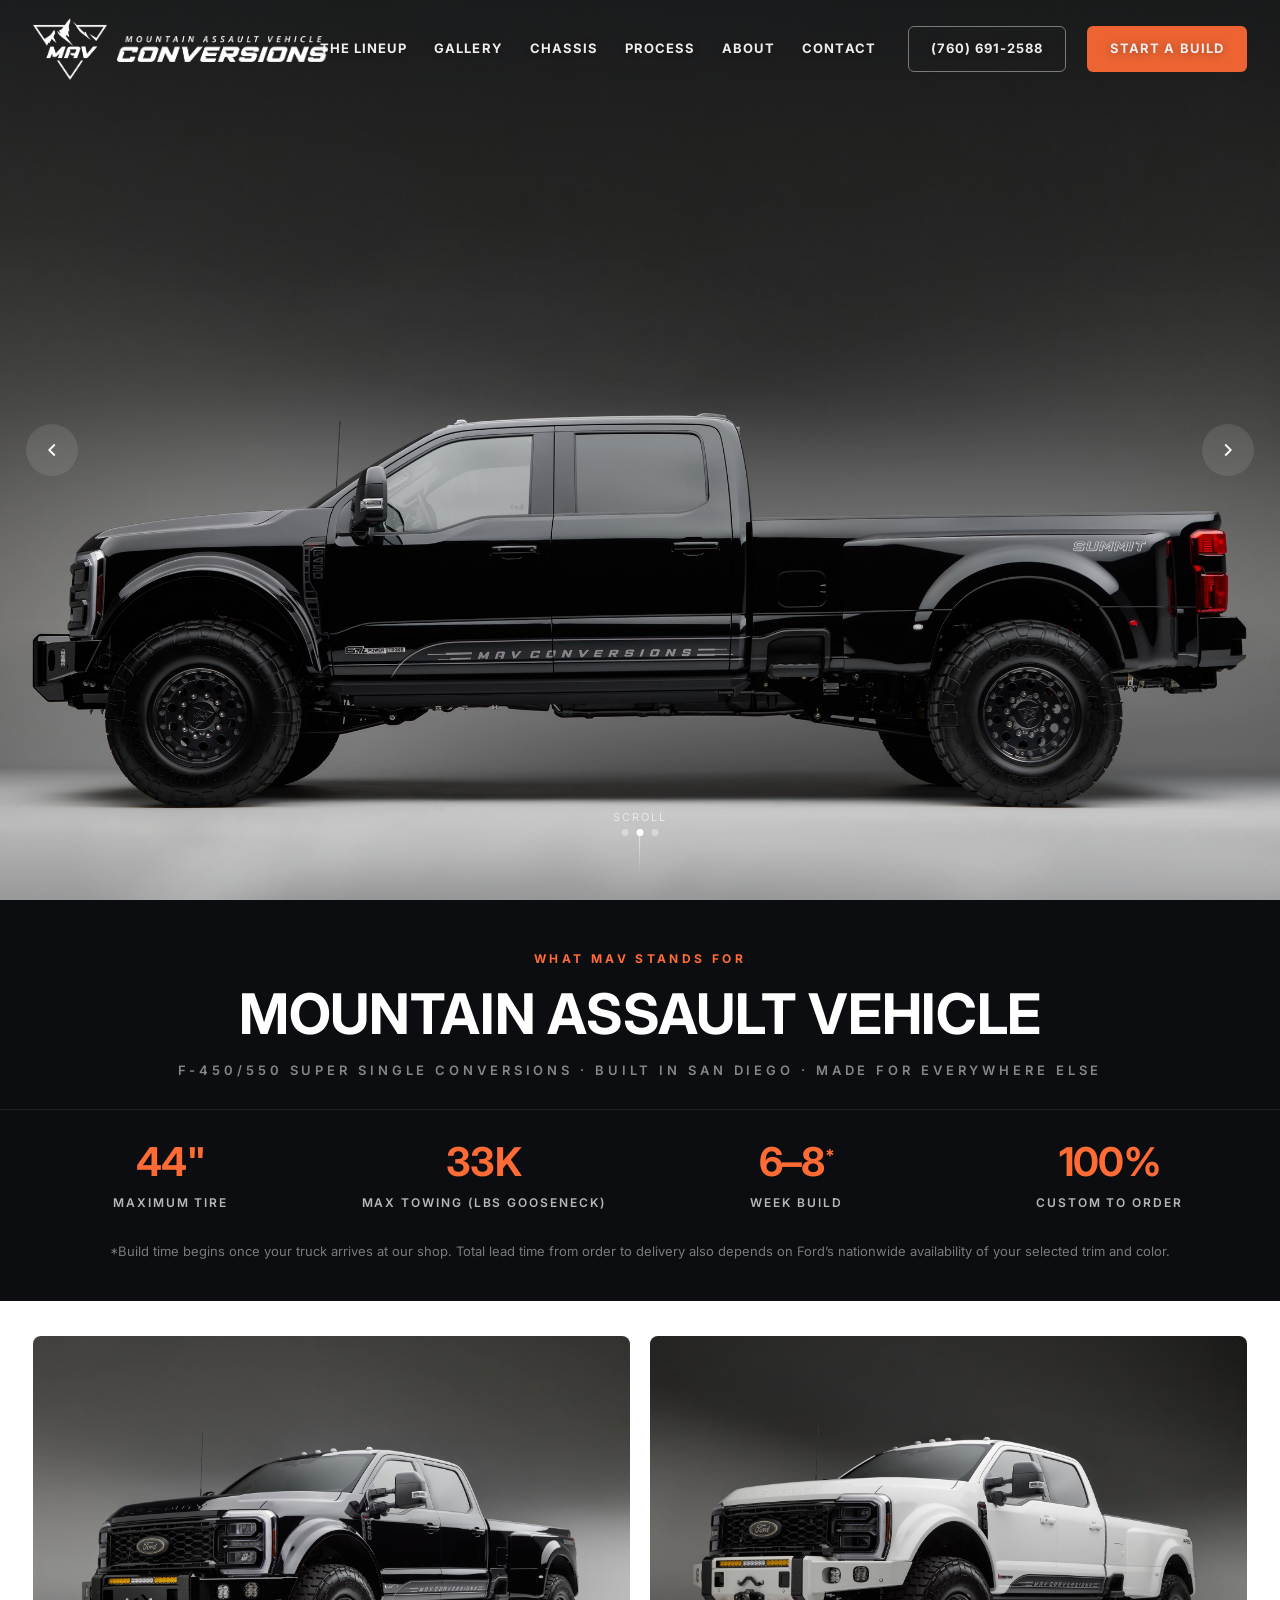
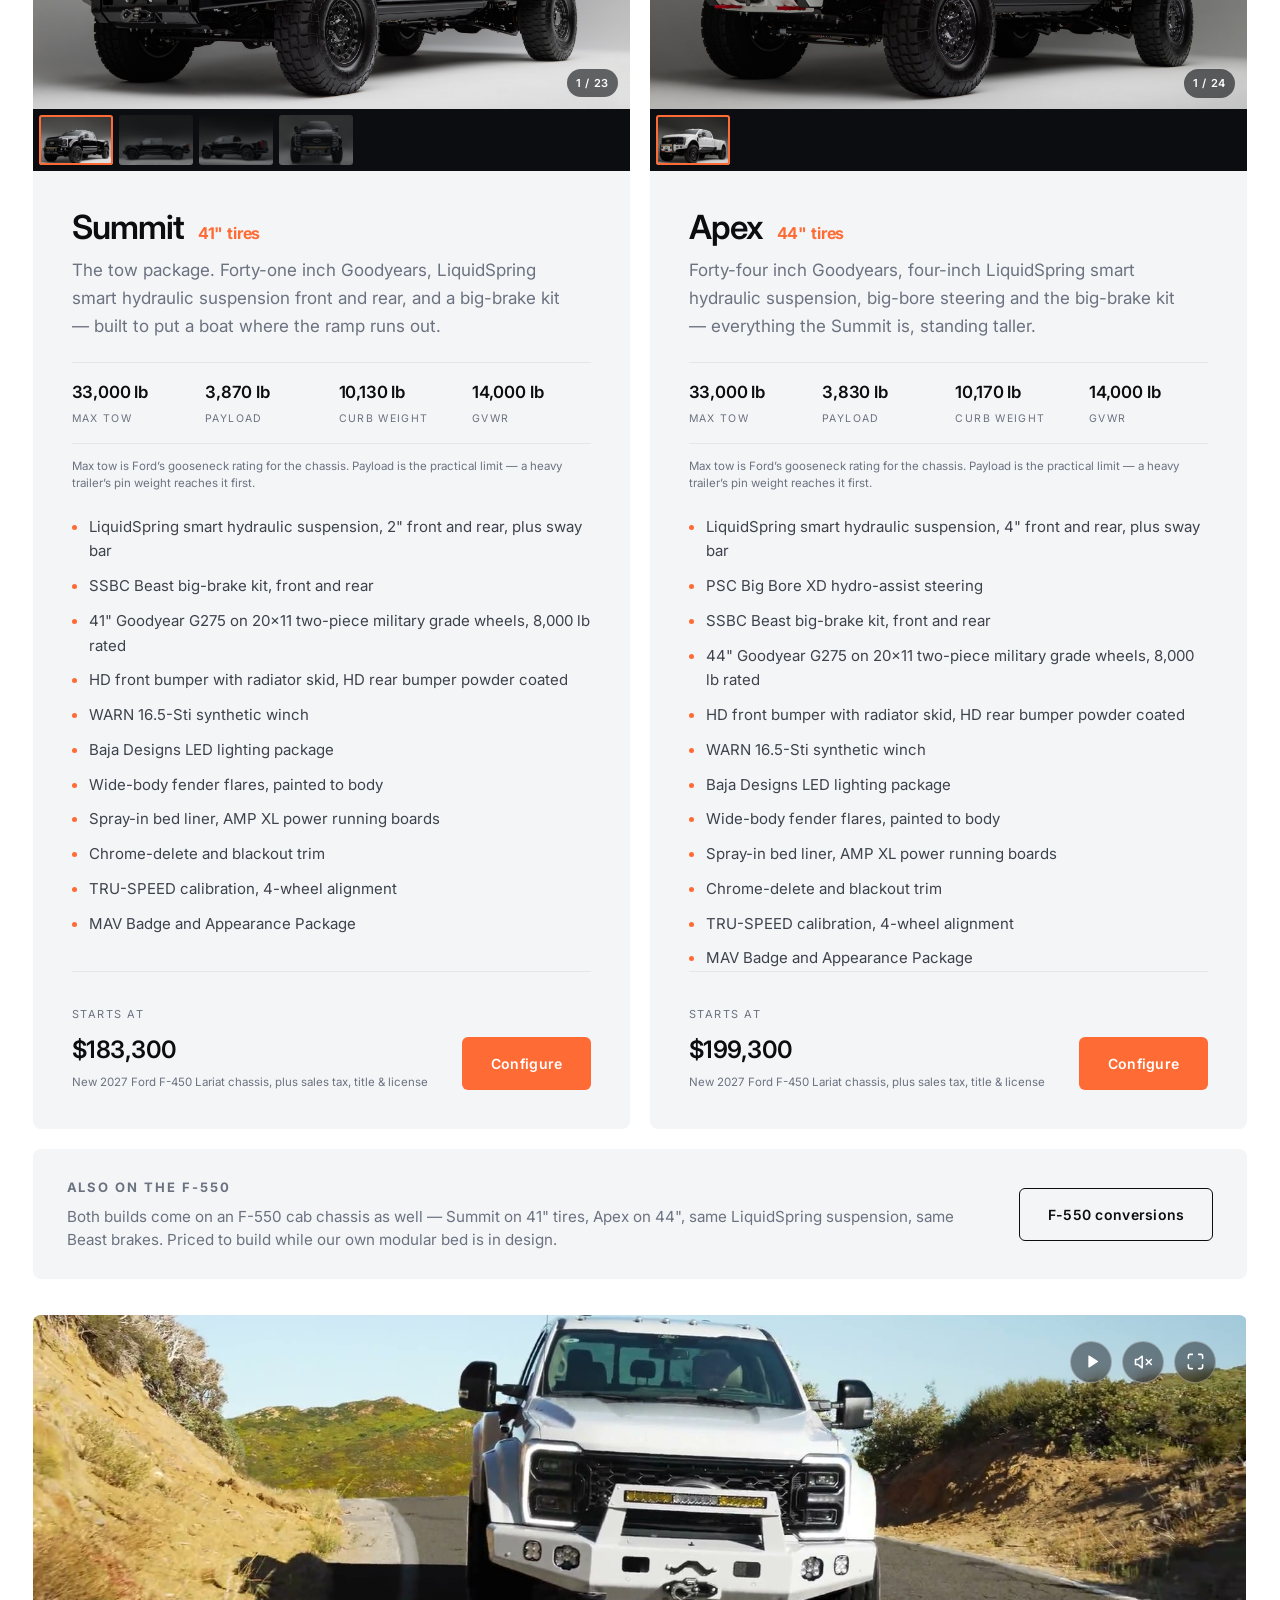
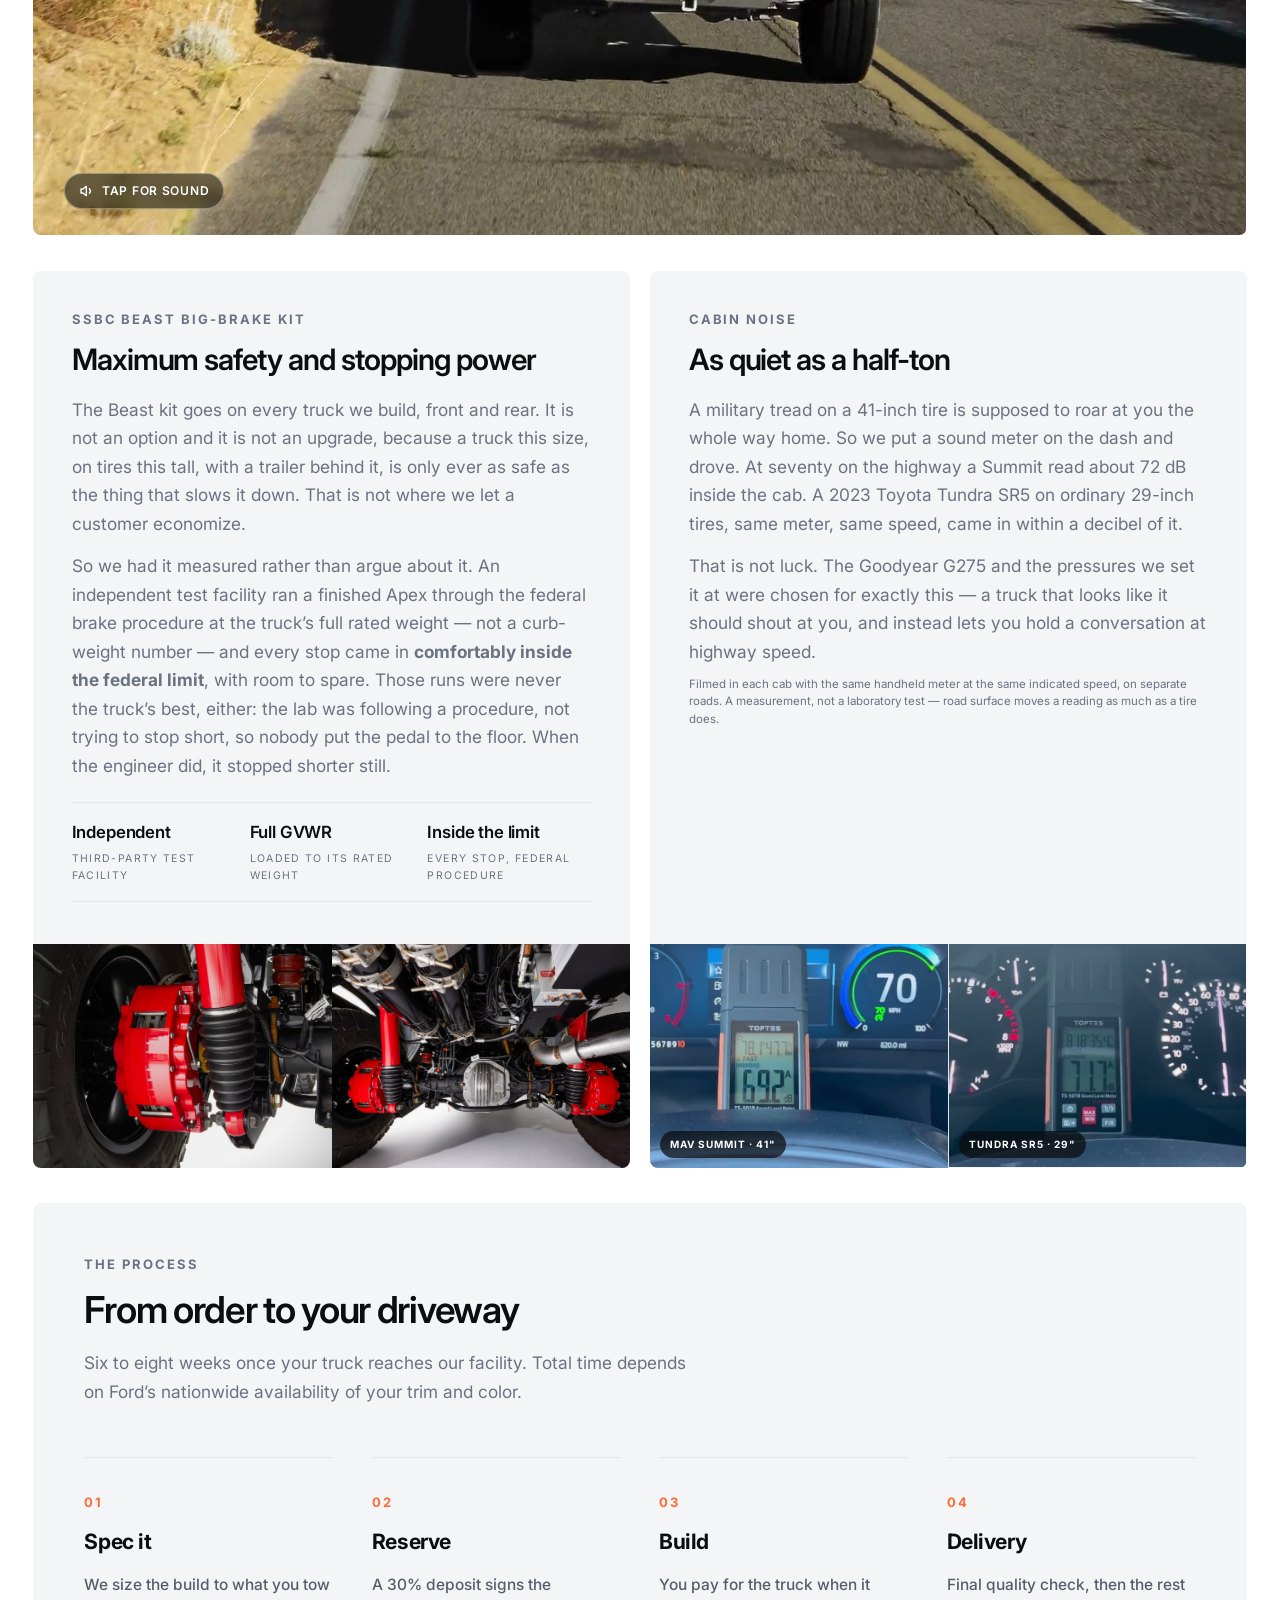
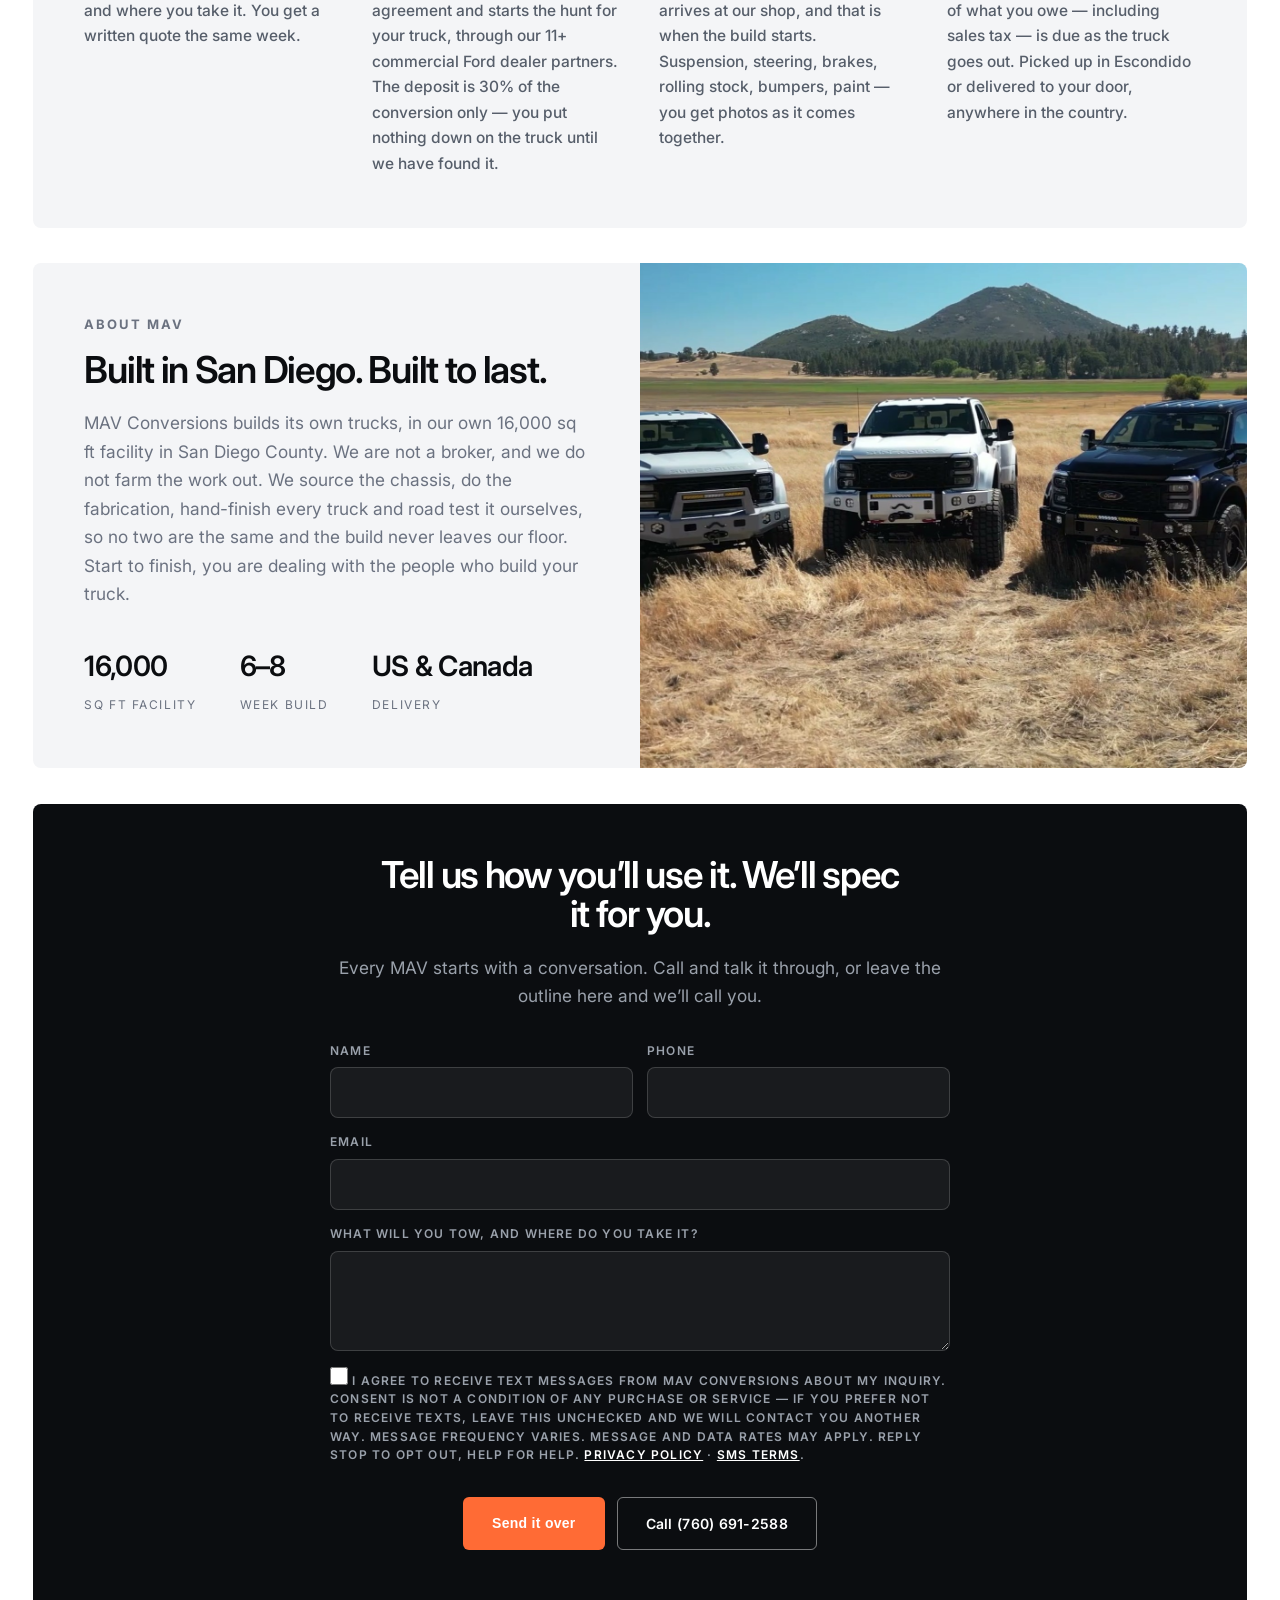
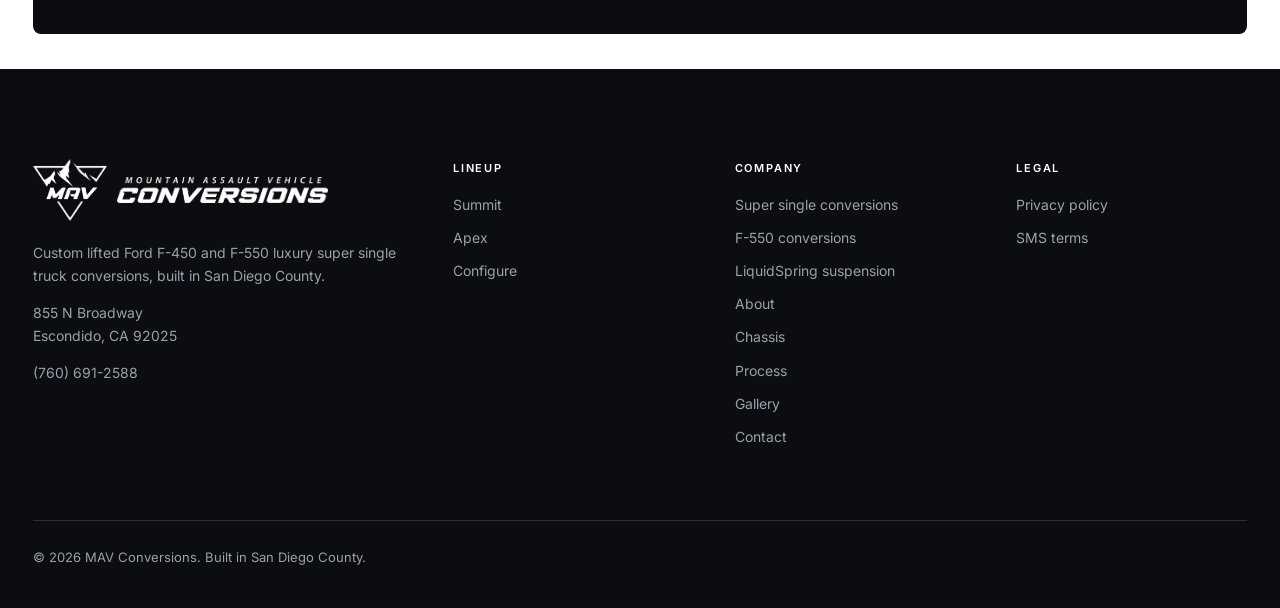
==== index.html @ f07fe1bf "New intro film, and it asks for sound on the way in The master is 3840x2160 at 221 Mbps -- 1.57 GB f" ====
<!doctype html>
<html lang="en">
<head>
<meta charset="utf-8">
<meta name="viewport" content="width=device-width, initial-scale=1">
<!-- Tab icon: orange mark on a black tile. It reads at 16px where a hairline
     mark on clear ground does not, and it looks the same whatever colour the
     tab strip is. PNGs are the fallback for browsers without SVG favicons. -->
<link rel="icon" type="image/svg+xml" href="media/favicon.svg">
<link rel="icon" type="image/png" sizes="32x32" href="media/favicon-32.png">
<link rel="icon" type="image/png" sizes="48x48" href="media/favicon-48.png">
<title>MAV Conversions | Ford F-450 & F-550 Super Single Conversions</title>
<meta name="description" content="MAV Conversions builds custom lifted Ford F-450 and F-550 luxury super single truck conversions in Escondido, near San Diego. 44in tires and LiquidSpring.">

<!-- PHOTOGRAPHY
     Every image lives in /media under a fixed name: drop a new file over the
     old one and the site updates, no HTML edits. In use: hero-1/2/3.jpg (the
     rotating hero), summit.jpg, apex.jpg, about-trio.jpg, film.jpg + film.mp4.
     The gallery page is separate -- it builds itself from
     media/gallery/manifest.json. All of it is MAV's own trucks now; the last
     stock placeholders are gone. -->

<link rel="preconnect" href="https://fonts.googleapis.com">
<link rel="preconnect" href="https://fonts.gstatic.com" crossorigin>
<link href="https://fonts.googleapis.com/css2?family=Inter:wght@400;500;600;700&display=swap" rel="stylesheet">
<link rel="stylesheet" href="styles.css?v=23">

<link rel="canonical" href="https://mavconversions.com/">
<meta property="og:type" content="website">
<meta property="og:site_name" content="MAV Conversions">
<meta property="og:title" content="MAV Conversions | Ford F-450 &amp; F-550 Super Single Conversions">
<meta property="og:description" content="MAV Conversions builds custom lifted Ford F-450 and F-550 luxury super single truck conversions in Escondido, near San Diego. 44in tires and LiquidSpring.">
<meta property="og:url" content="https://mavconversions.com/">
<meta property="og:image" content="https://mavconversions.com/media/apex.jpg">
<meta name="twitter:card" content="summary_large_image">

<!-- Who this business is, in the form Google reads. hasMap points at the
     Google listing by its CID and sameAs at the Instagram account, which
     between them say that the site, the profile and the social presence
     are one business rather than three things sharing a name. -->
<script type="application/ld+json">
{
  "@context": "https://schema.org",
  "@type": "AutoDealer",
  "@id": "https://mavconversions.com/#business",
  "name": "MAV Conversions",
  "alternateName": "Mountain Assault Vehicles",
  "description": "MAV Conversions builds custom lifted Ford F-450 and F-550 Super Single truck conversions in San Diego County.",
  "url": "https://mavconversions.com/",
  "logo": "https://mavconversions.com/media/logo-white.png",
  "image": "https://mavconversions.com/media/apex.jpg",
  "telephone": "+1-760-691-2588",
  "address": {
    "@type": "PostalAddress",
    "streetAddress": "855 N Broadway",
    "addressLocality": "Escondido",
    "addressRegion": "CA",
    "postalCode": "92025",
    "addressCountry": "US"
  },
  "geo": {
    "@type": "GeoCoordinates",
    "latitude": 33.1311719,
    "longitude": -117.0861237
  },
  "hasMap": "https://maps.google.com/?cid=9543992102625262973",
  "sameAs": [
    "https://www.instagram.com/mavconversions/",
    "https://www.tiktok.com/@mav.conversions",
    "https://www.youtube.com/@mavconversions"
  ],
  "areaServed": {
    "@type": "Country",
    "name": "United States"
  },
  "knowsAbout": [
    "Super single truck conversions",
    "Ford F-450 conversions",
    "Ford F-550 conversions",
    "LiquidSpring suspension",
    "Off-road truck builds"
  ],
  "makesOffer": [
    {
      "@type": "Offer",
      "itemOffered": {
        "@type": "Service",
        "name": "Ford F-450 super single conversion"
      }
    },
    {
      "@type": "Offer",
      "itemOffered": {
        "@type": "Service",
        "name": "Ford F-550 super single conversion"
      }
    },
    {
      "@type": "Offer",
      "itemOffered": {
        "@type": "Service",
        "name": "LiquidSpring suspension installation"
      }
    }
  ]
}
</script>
</head>
<body>

<nav class="nav" id="nav">
  <div class="nav-inner">
    <a class="nav-logo" href="index.html" aria-label="MAV Conversions home">
      <img class="nav-badge" src="media/badge-white.png" alt="">
      <img class="nav-wordmark" src="media/wordmark-white.png" alt="MAV Conversions">
    </a>
    <div class="nav-links" id="navLinks">
      <a href="#lineup">The Lineup</a>
      <a href="gallery.html">Gallery</a>
      <a href="#chassis">Chassis</a>
      <a href="#process">Process</a>
      <a href="#about">About</a>
      <a href="#contact">Contact</a>
      <a href="tel:+17606912588" class="btn btn-ghost nav-call">(760) 691-2588</a>
      <a href="build.html" class="btn btn-primary">Start a Build</a>
    </div>
    <button class="nav-toggle" id="navToggle" aria-label="Menu" aria-expanded="false">
      <svg width="24" height="24" viewBox="0 0 24 24" fill="none" stroke="currentColor" stroke-width="1.8">
        <path d="M3 6h18M3 12h18M3 18h18"/>
      </svg>
    </button>
  </div>
</nav>

<!-- Hero: the photograph, and nothing on top of it. -->
<header class="hero">
  <!-- --py is each frame's vertical framing. It is a variable rather than a
       plain object-position because the phone pans the horizontal across the
       truck, and the keyframes have to hold the vertical where it was set. -->
  <div class="hero-media" id="heroMedia">
    <img class="is-on" src="media/hero-1.jpg?v=2" style="--py:98%"
         alt="A MAV-converted Ford F-450" fetchpriority="high">
    <img src="media/hero-2.jpg?v=1" style="--py:77%"
         alt="A MAV Summit build" loading="lazy">
    <img src="media/hero-3.jpg?v=1" style="--py:90%"
         alt="A MAV Apex build" loading="lazy">
  </div>
  <!-- Manual controls, so you are never waiting out the timer to see a frame.
       Hidden until JS is up: without it there is only one visible frame. -->
  <button class="hero-arrow hero-prev" id="heroPrev" type="button" aria-label="Previous photo">
    <svg width="22" height="22" viewBox="0 0 24 24" fill="none" stroke="currentColor" stroke-width="2" aria-hidden="true"><path d="M15 6l-6 6 6 6"/></svg>
  </button>
  <button class="hero-arrow hero-next" id="heroNext" type="button" aria-label="Next photo">
    <svg width="22" height="22" viewBox="0 0 24 24" fill="none" stroke="currentColor" stroke-width="2" aria-hidden="true"><path d="M9 6l6 6-6 6"/></svg>
  </button>
  <div class="hero-dots" id="heroDots" aria-hidden="true"></div>
  <span class="scroll-cue" aria-hidden="true">Scroll</span>
</header>

<main>

  <!-- Manifesto + stats, carried over from v1 and reset in our own type: what
       MAV stands for, then the four numbers that answer "what is it". -->
  <section class="manifesto">
    <div class="manifesto-inner">
      <p class="manifesto-eyebrow">What MAV stands for</p>
      <h1 class="manifesto-text">Mountain Assault Vehicle</h1>
      <p class="manifesto-sub"><span>F-450/550 Super Single conversions</span>
        &middot; <span>Built in San Diego</span>
        &middot; <span>Made for everywhere else</span></p>
    </div>
    <div class="manifesto-stats">
      <div>
        <p class="stat-big">44&quot;</p>
        <p class="stat-big-label">Maximum tire</p>
      </div>
      <div>
        <p class="stat-big">33K</p>
        <p class="stat-big-label">Max towing (lbs gooseneck)</p>
      </div>
      <div>
        <p class="stat-big">6&ndash;8<sup>*</sup></p>
        <p class="stat-big-label">Week build</p>
      </div>
      <div>
        <p class="stat-big">100%</p>
        <p class="stat-big-label">Custom to order</p>
      </div>
    </div>
    <p class="stats-note">
      *Build time begins once your truck arrives at our shop. Total lead time from order to delivery
      also depends on Ford&rsquo;s nationwide availability of your selected trim and color.
    </p>
  </section>

  <!-- Lineup: one tall box per series -- photograph and specs in the same
       container, rather than a card and a separate spec panel. -->
  <section class="band" id="lineup">
    <div class="shell">
      <div class="pair">

        <article class="panel tier reveal">
          <!-- Photo set for this truck. The studio shot stays first; the rest
               are that same truck from the location shoot. -->
          <div class="tier-shots" data-tier="summit">
            <div class="tier-photo">
              <img class="tier-main" src="media/summit.jpg" alt="MAV Summit build" loading="lazy">
                <button class="tier-arrow tier-prev" type="button" aria-label="Previous photo">
                <svg width="20" height="20" viewBox="0 0 24 24" fill="none" stroke="currentColor" stroke-width="2" aria-hidden="true"><path d="M15 6l-6 6 6 6"/></svg>
              </button>
              <button class="tier-arrow tier-next" type="button" aria-label="Next photo">
                <svg width="20" height="20" viewBox="0 0 24 24" fill="none" stroke="currentColor" stroke-width="2" aria-hidden="true"><path d="M9 6l6 6-6 6"/></svg>
              </button>
              <span class="tier-count" aria-hidden="true"></span>
            </div>
            <div class="tier-strip" role="tablist" aria-label="MAV Summit build photos"></div>
          </div>
          <div class="tier-body">
          <!-- Tire size rides with the name rather than waiting in the spec
               list: it is the difference between the two trucks that a buyer
               can picture without reading anything else. -->
          <div class="tier-head">
            <h2 class="tier-name">Summit</h2>
            <p class="tier-size">41&quot; tires</p>
          </div>
          <p class="tier-line">The tow package. Forty-one inch Goodyears, LiquidSpring smart hydraulic suspension front and rear, and a big-brake kit &mdash; built to put a boat where the ramp runs out.</p>
          <!-- The numbers a buyer with a boat behind them actually asks for,
               straight off the show flyer. Max tow is the same 33,000 on both
               on purpose: GCWR minus curb gives 33,370 and 33,330, but the
               show print carries Ford's own gooseneck rating for the chassis
               and the website should not quote a different one. Curb weight
               is what actually separates the trucks, and it is why the Apex
               payload is 40 lb lighter. -->
          <div class="tier-figures">
              <div><strong>33,000 lb</strong><span>Max tow</span></div>
              <div><strong>3,870 lb</strong><span>Payload</span></div>
              <div><strong>10,130 lb</strong><span>Curb weight</span></div>
              <div><strong>14,000 lb</strong><span>GVWR</span></div>
          </div>
          <p class="tier-figures-note">Max tow is Ford&rsquo;s gooseneck rating for the chassis. Payload is the practical limit &mdash; a heavy trailer&rsquo;s pin weight reaches it first.</p>
          <ul class="specs">
            <li>LiquidSpring smart hydraulic suspension, 2&quot; front and rear, plus sway bar</li>
            <li>SSBC Beast big-brake kit, front and rear</li>
            <li>41&quot; Goodyear G275 on 20&times;11 two-piece military grade wheels, 8,000 lb rated</li>
            <li>HD front bumper with radiator skid, HD rear bumper powder coated</li>
            <li>WARN 16.5-Sti synthetic winch</li>
            <li>Baja Designs LED lighting package</li>
            <li>Wide-body fender flares, painted to body</li>
            <li>Spray-in bed liner, AMP XL power running boards</li>
            <li>Chrome-delete and blackout trim</li>
            <li>TRU-SPEED calibration, 4-wheel alignment</li>
            <li>MAV Badge and Appearance Package</li>
          </ul>
          <div class="tier-foot">
            <p class="tier-price" data-tier-price="summit"><small>Starts at</small><strong>$183,300</strong><em>New 2027 Ford F-450 Lariat chassis, plus sales tax, title &amp; license</em></p>
            <a href="build.html" class="btn btn-primary">Configure</a>
          </div>
          </div>
        </article>

        <article class="panel tier reveal">
          <!-- Photo set for this truck. The studio shot stays first; the rest
               are that same truck from the location shoot. -->
          <div class="tier-shots" data-tier="apex">
            <div class="tier-photo">
              <img class="tier-main" src="media/apex.jpg" alt="MAV Apex build" loading="lazy">
                <button class="tier-arrow tier-prev" type="button" aria-label="Previous photo">
                <svg width="20" height="20" viewBox="0 0 24 24" fill="none" stroke="currentColor" stroke-width="2" aria-hidden="true"><path d="M15 6l-6 6 6 6"/></svg>
              </button>
              <button class="tier-arrow tier-next" type="button" aria-label="Next photo">
                <svg width="20" height="20" viewBox="0 0 24 24" fill="none" stroke="currentColor" stroke-width="2" aria-hidden="true"><path d="M9 6l6 6-6 6"/></svg>
              </button>
              <span class="tier-count" aria-hidden="true"></span>
            </div>
            <div class="tier-strip" role="tablist" aria-label="MAV Apex build photos"></div>
          </div>
          <div class="tier-body">
          <div class="tier-head">
            <h2 class="tier-name">Apex</h2>
            <p class="tier-size">44&quot; tires</p>
          </div>
          <p class="tier-line">Forty-four inch Goodyears, four-inch LiquidSpring smart hydraulic suspension, big-bore steering and the big-brake kit &mdash; everything the Summit is, standing taller.</p>
          <!-- The numbers a buyer with a boat behind them actually asks for,
               straight off the show flyer. Max tow is the same 33,000 on both
               on purpose: GCWR minus curb gives 33,370 and 33,330, but the
               show print carries Ford's own gooseneck rating for the chassis
               and the website should not quote a different one. Curb weight
               is what actually separates the trucks, and it is why the Apex
               payload is 40 lb lighter. -->
          <div class="tier-figures">
              <div><strong>33,000 lb</strong><span>Max tow</span></div>
              <div><strong>3,830 lb</strong><span>Payload</span></div>
              <div><strong>10,170 lb</strong><span>Curb weight</span></div>
              <div><strong>14,000 lb</strong><span>GVWR</span></div>
          </div>
          <p class="tier-figures-note">Max tow is Ford&rsquo;s gooseneck rating for the chassis. Payload is the practical limit &mdash; a heavy trailer&rsquo;s pin weight reaches it first.</p>
          <ul class="specs">
            <li>LiquidSpring smart hydraulic suspension, 4&quot; front and rear, plus sway bar</li>
            <li>PSC Big Bore XD hydro-assist steering</li>
            <li>SSBC Beast big-brake kit, front and rear</li>
            <li>44&quot; Goodyear G275 on 20&times;11 two-piece military grade wheels, 8,000 lb rated</li>
            <li>HD front bumper with radiator skid, HD rear bumper powder coated</li>
            <li>WARN 16.5-Sti synthetic winch</li>
            <li>Baja Designs LED lighting package</li>
            <li>Wide-body fender flares, painted to body</li>
            <li>Spray-in bed liner, AMP XL power running boards</li>
            <li>Chrome-delete and blackout trim</li>
            <li>TRU-SPEED calibration, 4-wheel alignment</li>
            <li>MAV Badge and Appearance Package</li>
          </ul>
          <div class="tier-foot">
            <p class="tier-price" data-tier-price="apex"><small>Starts at</small><strong>$199,300</strong><em>New 2027 Ford F-450 Lariat chassis, plus sales tax, title &amp; license</em></p>
            <a href="build.html" class="btn btn-primary">Configure</a>
          </div>
          </div>
        </article>

      </div>

      <!-- Both prices above are quoted on an F-450 chassis, which is exactly
           where the heavier-trailer question comes up. Until now the F-550
           page was reachable only from the footer. -->
      <aside class="panel lineup-more reveal">
        <div class="lineup-more-copy">
          <p class="eyebrow">Also on the F-550</p>
          <p class="lineup-more-line">Both builds come on an F-550 cab chassis as well &mdash; Summit on 41&quot; tires, Apex on 44&quot;, same LiquidSpring suspension, same Beast brakes. Priced to build while our own modular bed is in design.</p>
        </div>
        <a href="f550-conversions.html" class="btn btn-outline">F-550 conversions</a>
      </aside>
    </div>
  </section>

  <!-- Film -->
  <section class="band" id="film">
    <div class="shell">
      <div class="photo-card photo-card-wide reveal">
        <!-- No autoplay attribute: the film starts when it is scrolled to, not
             when the page loads, which keeps the download off the critical
             path. It ASKS for sound at that point and keeps a silent picture
             if the browser refuses -- see the player script for why it cannot
             simply be turned on. poster= is a frame of the clip itself, so the
             band is never empty.
             muted is still on the element: it is what makes the fallback play
             at all, and the script clears it the moment it is allowed to. -->
        <video id="filmVideo" src="media/film.mp4?v=2" poster="media/film.jpg?v=2"
               muted loop playsinline preload="metadata"
               aria-label="The MAV Conversions F-450 film"></video>
        <!-- Only ever shown when the browser refused the audio. Hidden by
             default so it never flashes at someone who got sound anyway. -->
        <button class="film-prompt" id="filmPrompt" type="button" hidden>
          <svg width="16" height="16" viewBox="0 0 24 24" fill="none" stroke="currentColor"
               stroke-width="2" stroke-linecap="round" stroke-linejoin="round" aria-hidden="true">
            <path d="M11 5 6 9H3v6h3l5 4z"/><path d="M15.5 8.5a5 5 0 0 1 0 7"/>
          </svg>
          Tap for sound
        </button>
        <div class="film-controls">
          <button class="film-btn" id="filmPlay" type="button" aria-label="Play the film">
            <svg class="i-pause" width="19" height="19" viewBox="0 0 24 24" fill="currentColor">
              <rect x="6.5" y="5" width="3.6" height="14" rx="1.1"/>
              <rect x="13.9" y="5" width="3.6" height="14" rx="1.1"/>
            </svg>
            <svg class="i-play" width="19" height="19" viewBox="0 0 24 24" fill="currentColor">
              <path d="M8 5.2v13.6a.8.8 0 0 0 1.22.68l10.7-6.8a.8.8 0 0 0 0-1.36L9.22 4.52A.8.8 0 0 0 8 5.2z"/>
            </svg>
          </button>
          <button class="film-btn" id="filmSound" type="button"
                  aria-pressed="false" aria-label="Turn sound on">
            <svg class="i-off" width="20" height="20" viewBox="0 0 24 24" fill="none"
                 stroke="currentColor" stroke-width="1.9" stroke-linecap="round" stroke-linejoin="round">
              <path d="M11 5 6 9H3v6h3l5 4z"/><path d="m22 9-6 6"/><path d="m16 9 6 6"/>
            </svg>
            <svg class="i-on" width="20" height="20" viewBox="0 0 24 24" fill="none"
                 stroke="currentColor" stroke-width="1.9" stroke-linecap="round" stroke-linejoin="round">
              <path d="M11 5 6 9H3v6h3l5 4z"/><path d="M15.5 8.5a5 5 0 0 1 0 7"/><path d="M18.5 5.5a9 9 0 0 1 0 13"/>
            </svg>
          </button>
          <button class="film-btn" id="filmFull" type="button" aria-label="Full screen">
            <svg width="19" height="19" viewBox="0 0 24 24" fill="none"
                 stroke="currentColor" stroke-width="2" stroke-linecap="round" stroke-linejoin="round">
              <path d="M8 3H5a2 2 0 0 0-2 2v3"/><path d="M16 3h3a2 2 0 0 1 2 2v3"/>
              <path d="M8 21H5a2 2 0 0 1-2-2v-3"/><path d="M16 21h3a2 2 0 0 0 2-2v-3"/>
            </svg>
          </button>
        </div>
      </div>
    </div>
  </section>

  <!-- Chassis: the two systems a buyer asks about once the truck has their
       attention. Brakes carry measured numbers, so they get the photographs
       and the figure row; the suspension is a description, so it gets the
       list. Same .pair the lineup uses, so the two stretch to one height. -->
  <section class="band" id="chassis">
    <div class="shell">
      <div class="pair pair-2">

        <article class="panel spec-panel reveal">
          <div class="spec-body">
            <p class="eyebrow">SSBC Beast big-brake kit</p>
            <h2 class="panel-title panel-title-sm">Maximum safety and stopping power</h2>
            <p class="panel-sub panel-sub-left">The Beast kit goes on every truck we build, front and rear. It is not an option and it is not an upgrade, because a truck this size, on tires this tall, with a trailer behind it, is only ever as safe as the thing that slows it down. That is not where we let a customer economize.</p>
            <p class="panel-sub panel-sub-left">So we had it measured rather than argue about it. An independent test facility ran a finished Apex through the federal brake procedure at the truck&rsquo;s full rated weight &mdash; not a curb-weight number &mdash; and every stop came in <strong>comfortably inside the federal limit</strong>, with room to spare. Those runs were never the truck&rsquo;s best, either: the lab was following a procedure, not trying to stop short, so nobody put the pedal to the floor. When the engineer did, it stopped shorter still.</p>
            <div class="tier-figures tier-figures-3">
              <div><strong>Independent</strong><span>Third-party test facility</span></div>
              <div><strong>Full GVWR</strong><span>Loaded to its rated weight</span></div>
              <div><strong>Inside the limit</strong><span>Every stop, federal procedure</span></div>
            </div>
          </div>
          <!-- Two frames from the studio shoot, cropped to the same 4:3 so the
               pair reads as one strip rather than two unrelated pictures. -->
          <div class="spec-shots">
            <img src="media/brakes-front.jpg?v=2" width="1400" height="1050" loading="lazy"
                 alt="Front SSBC Beast caliper behind a 44-inch Goodyear, with the red LiquidSpring strut alongside">
            <img src="media/brakes-rear.jpg?v=2" width="1400" height="1050" loading="lazy"
                 alt="Rear axle of a MAV build, both red calipers and both LiquidSpring struts visible">
          </div>
        </article>

        <article class="panel spec-panel reveal">
          <div class="spec-body">
            <p class="eyebrow">Cabin noise</p>
            <h2 class="panel-title panel-title-sm">As quiet as a half-ton</h2>
            <p class="panel-sub panel-sub-left">A military tread on a 41-inch tire is supposed to roar at you the whole way home. So we put a sound meter on the dash and drove. At seventy on the highway a Summit read about 72&nbsp;dB inside the cab. A 2023 Toyota Tundra SR5 on ordinary 29-inch tires, same meter, same speed, came in within a decibel of it.</p>
            <p class="panel-sub panel-sub-left">That is not luck. The Goodyear G275 and the pressures we set it at were chosen for exactly this &mdash; a truck that looks like it should shout at you, and instead lets you hold a conversation at highway speed.</p>
            <p class="tier-figures-note">Filmed in each cab with the same handheld meter at the same indicated speed, on separate roads. A measurement, not a laboratory test &mdash; road surface moves a reading as much as a tire does.</p>
          </div>
          <!-- Same strip as the brake photographs, but 16:9 because that is
               what came off the phone, and each clip carries a caption: two
               dashboards side by side are unreadable without being told which
               truck is which. Muted and silent in the file itself -- the audio
               tracks are stripped, not just turned down, so nothing can
               surprise a quiet room. -->
          <div class="spec-shots spec-clips">
            <figure>
              <video src="media/noise-summit.mp4?v=5" poster="media/noise-summit.jpg?v=5"
                     muted loop playsinline preload="metadata"
                     aria-label="Sound meter and speedometer in a MAV Summit at 70 mph"></video>
              <figcaption>MAV Summit &middot; 41&quot;</figcaption>
            </figure>
            <figure>
              <video src="media/noise-tundra.mp4?v=5" poster="media/noise-tundra.jpg?v=5"
                     muted loop playsinline preload="metadata"
                     aria-label="Sound meter and speedometer in a 2023 Toyota Tundra SR5 at 70 mph"></video>
              <figcaption>Tundra SR5 &middot; 29&quot;</figcaption>
            </figure>
          </div>
        </article>

      </div>
    </div>
  </section>

  <!-- Process -->
  <section class="band" id="process">
    <div class="shell">
      <div class="panel reveal">
        <p class="eyebrow">The process</p>
        <h2 class="panel-title panel-title-sm">From order to your driveway</h2>
        <p class="panel-sub panel-sub-left">Six to eight weeks once your truck reaches our facility. Total time depends on Ford&rsquo;s nationwide availability of your trim and color.</p>

        <!-- The money milestones here are the CRM's payment plan, not a
             separate marketing version of it: 30% of the conversion on
             signing, the truck when it lands, the rest on delivery. See
             mav-crm/src/lib/payments.ts, which is the one place that decides
             it. A page that disagrees with the quote the customer is sent is
             worse than a page that says nothing. -->
        <div class="steps">
          <div class="step">
            <p class="step-n">01</p>
            <h3>Spec it</h3>
            <p>We size the build to what you tow and where you take it. You get a written quote the same week.</p>
          </div>
          <div class="step">
            <p class="step-n">02</p>
            <h3>Reserve</h3>
            <p>A 30% deposit signs the agreement and starts the hunt for your truck, through our 11+ commercial Ford dealer partners. The deposit is 30% of the conversion only &mdash; you put nothing down on the truck until we have found it.</p>
          </div>
          <div class="step">
            <p class="step-n">03</p>
            <h3>Build</h3>
            <p>You pay for the truck when it arrives at our shop, and that is when the build starts. Suspension, steering, brakes, rolling stock, bumpers, paint &mdash; you get photos as it comes together.</p>
          </div>
          <div class="step">
            <p class="step-n">04</p>
            <h3>Delivery</h3>
            <p>Final quality check, then the rest of what you owe &mdash; including sales tax &mdash; is due as the truck goes out. Picked up in Escondido or delivered to your door, anywhere in the country.</p>
          </div>
        </div>
      </div>
    </div>
  </section>

  <!-- About: text one side, photograph the other, inside one panel. -->
  <section class="band" id="about">
    <div class="shell">
      <div class="panel panel-split reveal">
        <div class="panel-copy">
          <p class="eyebrow">About MAV</p>
          <h2 class="panel-title panel-title-sm">Built in San Diego. Built to last.</h2>
          <p class="panel-sub panel-sub-left">
            MAV Conversions builds its own trucks, in our own 16,000 sq ft facility in San Diego County.
            We are not a broker, and we do not farm the work out. We source the chassis, do the fabrication,
            hand-finish every truck and road test it ourselves, so no two are the same and the build never
            leaves our floor. Start to finish, you are dealing with the people who build your truck.
          </p>
          <div class="stats">
            <div class="stat"><strong>16,000</strong><span>sq ft facility</span></div>
            <div class="stat"><strong>6&ndash;8</strong><span>week build</span></div>
            <div class="stat"><strong>US &amp; Canada</strong><span>delivery</span></div>
          </div>
        </div>
        <div class="panel-media">
          <!-- Frame pulled from the F-450 spot and cropped below the
               videographer's watermark. 1.62:1 to match this box, and the
               trucks sit at 44% so a shorter box crops grass, not tires. -->
          <img src="media/about-trio.jpg" style="object-position:50% 44%"
               alt="Three finished MAV F-450 builds parked in a field" loading="lazy">
        </div>
      </div>
    </div>
  </section>

  <!-- Contact -->
  <section class="band" id="contact">
    <div class="shell">
      <div class="panel panel-dark panel-center reveal">
        <h2 class="panel-title panel-title-sm">Tell us how you&rsquo;ll use it. We&rsquo;ll spec it for you.</h2>
        <p class="panel-sub">Every MAV starts with a conversation. Call and talk it through, or leave the outline here and we&rsquo;ll call you.</p>

        <!-- The carrier review for business texting wants one opt-in it can
             look at: a phone field with the consent language directly beneath
             it. The checkbox is unticked by default and the form submits
             either way -- consent must be a choice, not the price of asking a
             question. The CRM records which it was against the lead. -->
        <form class="lead-form" id="leadForm" novalidate>
          <div class="lead-row">
            <label>Name
              <input type="text" name="name" autocomplete="name" required>
            </label>
            <label>Phone
              <input type="tel" name="phone" autocomplete="tel" inputmode="tel">
            </label>
          </div>
          <label>Email
            <input type="email" name="email" autocomplete="email">
          </label>
          <label>What will you tow, and where do you take it?
            <textarea name="message" rows="3" required></textarea>
          </label>
          <!-- Hidden from people, tempting to bots. The server drops anything
               that fills it in. -->
          <div class="lead-trap" aria-hidden="true">
            <label>Company<input type="text" name="company" tabindex="-1" autocomplete="off"></label>
          </div>
          <label class="lead-consent">
            <input type="checkbox" name="smsConsent" value="yes">
            <span>I agree to receive text messages from MAV Conversions about my inquiry.
              Consent is not a condition of any purchase or service &mdash; if you prefer not to
              receive texts, leave this unchecked and we will contact you another way. Message
              frequency varies. Message and data rates may apply. Reply STOP to opt out, HELP for
              help. <a href="privacy-policy.html">Privacy Policy</a> &middot;
              <a href="sms-terms.html">SMS Terms</a>.</span>
          </label>
          <div class="actions actions-center">
            <button type="submit" class="btn btn-primary" id="leadSend">Send it over</button>
            <a href="tel:+17606912588" class="btn btn-ghost">Call (760) 691-2588</a>
          </div>
          <p class="lead-status" id="leadStatus" role="status" aria-live="polite"></p>
        </form>
      </div>
    </div>
  </section>

</main>

<footer class="footer">
  <div class="shell">
    <div class="footer-grid">
      <div>
        <div class="footer-logo">
          <img class="footer-badge" src="media/badge-white.png" alt="">
          <img class="footer-wordmark" src="media/wordmark-white.png" alt="MAV Conversions">
        </div>
        <p>Custom lifted Ford F-450 and F-550 luxury super single truck conversions, built in San Diego County.</p>
        <p style="margin-top:14px">855 N Broadway<br>Escondido, CA 92025</p>
        <p style="margin-top:14px"><a href="tel:+17606912588">(760) 691-2588</a></p>
      </div>
      <div>
        <h4>Lineup</h4>
        <ul>
          <li><a href="#lineup">Summit</a></li>
          <li><a href="#lineup">Apex</a></li>
          <li><a href="build.html">Configure</a></li>
        </ul>
      </div>
      <div>
        <h4>Company</h4>
        <ul>
        <li><a href="super-single-conversions.html">Super single conversions</a></li>
        <li><a href="f550-conversions.html">F-550 conversions</a></li>
        <li><a href="liquidspring-suspension.html">LiquidSpring suspension</a></li>
          <li><a href="#about">About</a></li>
          <li><a href="#chassis">Chassis</a></li>
          <li><a href="#process">Process</a></li>
          <li><a href="gallery.html">Gallery</a></li>
          <li><a href="#contact">Contact</a></li>
        </ul>
      </div>
      <div>
        <h4>Legal</h4>
        <ul>
          <li><a href="privacy-policy.html">Privacy policy</a></li>
          <li><a href="sms-terms.html">SMS terms</a></li>
        </ul>
      </div>
    </div>
    <div class="footer-base">
      <span>&copy; 2026 MAV Conversions. Built in San Diego County.</span>
    </div>
  </div>
</footer>

<script>
  document.documentElement.classList.add("js");

  var nav = document.getElementById("nav");
  var onScroll = function () { nav.classList.toggle("solid", window.scrollY > 40); };
  onScroll();
  window.addEventListener("scroll", onScroll, { passive: true });

  var toggle = document.getElementById("navToggle");
  var links = document.getElementById("navLinks");
  toggle.addEventListener("click", function () {
    var open = links.classList.toggle("open");
    toggle.setAttribute("aria-expanded", String(open));
  });
  links.addEventListener("click", function (e) {
    if (e.target.tagName === "A") { links.classList.remove("open"); toggle.setAttribute("aria-expanded", "false"); }
  });

  // Rotating hero. Cross-fade rather than slide: the frames are all the same
  // truck line-up on the same backdrop, and sliding them would read as a
  // carousel of unrelated things. Stops entirely for prefers-reduced-motion,
  // and pauses while the tab is hidden so it is not burning a repaint a
  // second in a background window.
  (function () {
    var media = document.getElementById("heroMedia");
    if (!media) return;
    var frames = media.querySelectorAll("img");
    var prev = document.getElementById("heroPrev");
    var next = document.getElementById("heroNext");
    var dotWrap = document.getElementById("heroDots");
    if (frames.length < 2) { return; }

    var i = 0, timer = null;
    var dots = [];
    for (var d = 0; d < frames.length; d++) {
      var dot = document.createElement("span");
      dot.className = "hero-dot" + (d ? "" : " is-on");
      dotWrap.appendChild(dot);
      dots.push(dot);
    }
    var show = function (n) {
      frames[i].classList.remove("is-on"); dots[i].classList.remove("is-on");
      i = (n + frames.length) % frames.length;
      frames[i].classList.add("is-on"); dots[i].classList.add("is-on");
    };

    // On a portrait phone the frame is a quarter of the photo's width, so a
    // still crop shows about a third of the truck. Rather than shrink the
    // picture to fit, the visible window travels across it and the frame
    // changes when it reaches the far side -- the truck stays full-bleed and
    // you see all of it. CSS drives the travel; this only has to know when a
    // pass has finished, which is what the animationend below is for.
    var panQ = window.matchMedia("(max-width: 760px) and (orientation: portrait)");
    var motionQ = window.matchMedia("(prefers-reduced-motion: reduce)");
    var panning = function () { return panQ.matches && !motionQ.matches; };

    // The timer is the only part reduced-motion turns off -- the arrows are a
    // control the visitor asked for, not motion we decided to add.
    var auto = !motionQ.matches;
    var start = function () {
      if (!auto || timer) return;
      // While panning, the pass itself is the clock. A second timer running
      // alongside it would cut frames short halfway across the truck.
      if (panning()) return;
      timer = setInterval(function () { show(i + 1); }, 6000);
    };
    var stop = function () { clearInterval(timer); timer = null; };
    // A pass ending is the cue to move on. Bound to every frame, because the
    // one that is panning is whichever currently carries .is-on.
    Array.prototype.forEach.call(frames, function (f) {
      f.addEventListener("animationend", function (e) {
        if (e.animationName === "hero-pan" && panning() && f.classList.contains("is-on")) {
          show(i + 1);
        }
      });
    });
    // Turning the phone swaps which of the two is in charge.
    var onModeChange = function () { stop(); start(); };
    if (panQ.addEventListener) panQ.addEventListener("change", onModeChange);
    else if (panQ.addListener) panQ.addListener(onModeChange);
    // Any manual move restarts the clock, so a frame you just picked gets its
    // full six seconds instead of whatever was left on the tick.
    var nudge = function (n) { return function () { stop(); show(n()); start(); }; };
    prev.addEventListener("click", nudge(function () { return i - 1; }));
    next.addEventListener("click", nudge(function () { return i + 1; }));
    media.parentNode.addEventListener("keydown", function (e) {
      if (e.key === "ArrowLeft") { nudge(function () { return i - 1; })(); }
      if (e.key === "ArrowRight") { nudge(function () { return i + 1; })(); }
    });
    document.addEventListener("visibilitychange", function () {
      document.hidden ? stop() : start();
    });
    media.parentNode.classList.add("has-arrows");
    start();
  })();

  var io = new IntersectionObserver(function (entries) {
    entries.forEach(function (entry) {
      if (entry.isIntersecting) { entry.target.classList.add("in"); io.unobserve(entry.target); }
    });
  }, { rootMargin: "0px 0px -12% 0px" });
  document.querySelectorAll(".reveal").forEach(function (el) { io.observe(el); });

  // The film. Three things going on here:
  //   - it plays when it is scrolled into view and stops when it leaves, so it
  //     is never running behind your back or burning battery off-screen;
  //   - pausing it by hand OUTRANKS that. Scrolling away and back does not
  //     restart something the visitor deliberately stopped, which is the bug
  //     every scroll-triggered video has;
  //   - sound starts off, because no browser will autoplay audio, and the
  //     speaker or a click on the card lifts it.
  var film = document.getElementById("filmVideo");
  var playBtn = document.getElementById("filmPlay");
  var soundBtn = document.getElementById("filmSound");
  var fullBtn = document.getElementById("filmFull");

  if (film && playBtn && soundBtn) {
    var pausedByHand = false;
    var stillMotion = window.matchMedia("(prefers-reduced-motion: reduce)").matches;

    var syncPlayBtn = function () {
      playBtn.classList.toggle("is-playing", !film.paused);
      playBtn.setAttribute("aria-label", film.paused ? "Play the film" : "Pause the film");
    };
    film.addEventListener("play", syncPlayBtn);
    film.addEventListener("pause", syncPlayBtn);
    syncPlayBtn();

    playBtn.addEventListener("click", function (e) {
      e.stopPropagation();
      if (film.paused) { pausedByHand = false; playWanted(); }
      else { pausedByHand = true; film.pause(); }
    });

    // Sound on arrival, and a way to silence it.
    //
    // Browsers will not simply do this. Chrome, Safari and Firefox all reject
    // play() on an unmuted element until the visitor has interacted with the
    // page, and there is no flag or attribute that opts out -- it is a policy,
    // not a setting. So the film ASKS for audio every time it comes into view
    // and falls back to a silent picture when refused, rather than calling
    // play() on an unmuted element and leaving a dead frame when it rejects.
    //
    // When it is refused, the first click or key anywhere on the page is the
    // gesture the browser wanted, and the sound comes up then. In practice a
    // returning visitor usually gets audio immediately: Chrome remembers that
    // this site plays media and stops asking.
    var promptEl = document.getElementById("filmPrompt");
    var wantsSound = true;   // until the visitor says otherwise
    var refused = false;     // the browser said no, not the visitor

    var showPrompt = function (on) {
      refused = on;
      if (promptEl) promptEl.hidden = !on;
    };

    var setSound = function (on) {
      film.muted = !on;
      soundBtn.setAttribute("aria-pressed", String(on));
      soundBtn.setAttribute("aria-label", on ? "Turn sound off" : "Turn sound on");
      if (on) showPrompt(false);
    };

    // Play, with audio if the browser will allow it. Muted is set BEFORE the
    // retry rather than after the rejection lands, because the rejection is
    // async and a second play() on an unmuted element would be refused too.
    var playWanted = function () {
      if (!wantsSound) { setSound(false); return film.play().catch(function () {}); }
      film.muted = false;
      return film.play().then(function () {
        setSound(true);
      }).catch(function () {
        setSound(false);
        showPrompt(true);
        return film.play().catch(function () {});
      });
    };

    // Any gesture at all lifts the block, so take the first one going.
    var lift = function () {
      if (!refused || !wantsSound) return;
      film.muted = false;
      film.play().then(function () { setSound(true); }).catch(function () { setSound(false); });
    };
    document.addEventListener("pointerdown", lift, true);
    document.addEventListener("keydown", lift, true);

    // The visitor's word overrides all of the above, in both directions.
    var toggleSound = function () {
      wantsSound = film.muted;
      setSound(wantsSound);
      if (wantsSound && film.paused) film.play().catch(function () {});
    };
    soundBtn.addEventListener("click", function (e) { e.stopPropagation(); toggleSound(); });
    film.closest(".photo-card").addEventListener("click", toggleSound);
    if (promptEl) {
      promptEl.addEventListener("click", function (e) { e.stopPropagation(); wantsSound = true; lift(); });
    }

    // Full screen. Three different APIs, in order of how current they are.
    // The iPhone needs the last one: Safari on iOS will not take an arbitrary
    // element full screen, but it will take a <video>, and that is the case
    // that matters most here -- a phone is where a band this size is most
    // worth escaping. Hidden if the browser offers none of them.
    if (fullBtn) {
      var card = film.closest(".photo-card");
      var canFull = !!(card.requestFullscreen || card.webkitRequestFullscreen
                       || film.webkitEnterFullscreen);
      if (!canFull) { fullBtn.hidden = true; }
      fullBtn.addEventListener("click", function (e) {
        e.stopPropagation();
        var exit = document.fullscreenElement || document.webkitFullscreenElement;
        if (exit) {
          (document.exitFullscreen || document.webkitExitFullscreen).call(document);
          return;
        }
        // Going full screen is a clear "I want to watch this" AND the gesture
        // the audio policy wants, so this is the one place sound is certain
        // to come up -- unless the visitor has already asked for silence.
        if (film.paused) { pausedByHand = false; }
        playWanted();
        if (card.requestFullscreen) { card.requestFullscreen().catch(function () {}); }
        else if (card.webkitRequestFullscreen) { card.webkitRequestFullscreen(); }
        else if (film.webkitEnterFullscreen) { film.webkitEnterFullscreen(); }
      });
    }

    // Start buffering while it is still two screens away, so arriving at the
    // band does not mean arriving at a spinner. Until this fires the browser
    // has fetched metadata and the poster, and nothing else.
    // Deliberately no .load() here: raising preload is enough to start the
    // fetch, and load() RESETS the element. Land on the page already scrolled
    // to the film -- a reload part-way down, or a link to #film -- and both
    // observers fire together; load() would then wipe the play() that the
    // other one just issued and leave a still frame sitting there.
    var warm = new IntersectionObserver(function (entries) {
      entries.forEach(function (entry) {
        if (entry.isIntersecting) { film.preload = "auto"; warm.disconnect(); }
      });
    }, { rootMargin: "200% 0px" });
    warm.observe(film);

    // Leaving the screen pauses it, but never sets pausedByHand: that flag is
    // the visitor's word, and only the visitor gets to change it.
    var watch = new IntersectionObserver(function (entries) {
      entries.forEach(function (entry) {
        if (entry.isIntersecting) {
          if (!pausedByHand && !stillMotion) { playWanted(); }
        } else if (!film.paused) {
          film.pause();
          // Scrolling away is not a decision about sound, so the prompt goes
          // rather than sitting on a paused frame two screens up.
          showPrompt(false);
        }
      });
    }, { threshold: 0.35 });
    watch.observe(film);
  }

  // The two noise clips. Simpler than the film: no controls, no sound to
  // manage (the files carry no audio track at all), so this is only "run
  // while you can see it". Nothing autoplays on load -- two videos starting
  // behind four screens of page is bandwidth nobody asked for.
  var clips = document.querySelectorAll(".spec-clips video");
  if (clips.length) {
    var stillClips = window.matchMedia("(prefers-reduced-motion: reduce)").matches;
    var clipWatch = new IntersectionObserver(function (entries) {
      entries.forEach(function (entry) {
        var v = entry.target;
        if (entry.isIntersecting) {
          v.preload = "auto";
          if (!stillClips) { v.play().catch(function () {}); }
        } else if (!v.paused) {
          v.pause();
        }
      });
    }, { threshold: 0.3 });
    Array.prototype.forEach.call(clips, function (v) { clipWatch.observe(v); });
  }

  // A nav link pointing at the page you are already on is a reload, and
  // browsers restore your scroll position across a reload -- so clicking
  // the logo dropped you back where you were (often the footer) instead of at
  // the top. Scroll instead. Matching on the raw href attribute rather than
  // the resolved URL, because how the host maps these paths is its business.
  Array.prototype.forEach.call(
    document.querySelectorAll('a[href="index.html"]'), function (a) {
      a.addEventListener("click", function (e) {
        // Leave modified clicks alone so "open in a new tab" still works.
        if (e.metaKey || e.ctrlKey || e.shiftKey || e.altKey || e.button !== 0) return;
        e.preventDefault();
        // Drop any #section left in the URL, or a later refresh jumps back down.
        if (location.hash) {
          history.replaceState(null, "", location.pathname + location.search);
        }
        var jump = window.matchMedia("(prefers-reduced-motion: reduce)").matches;
        window.scrollTo({ top: 0, behavior: jump ? "auto" : "smooth" });
      });
    });

  // Scroll position: a fresh click lands at the top, Back and Forward put you
  // back where you were. The browser's own restoration cannot do the second
  // part, because the gallery builds its tiles from JSON after load -- by the
  // time that wall exists the browser has already restored into a page that
  // was still empty, and the position is lost. So restoration is turned off
  // and the position is kept by hand, per page, for this tab only. The same
  // block is on every page so the whole site behaves one way.
  var SCROLL_KEY = "mav:scroll:" + location.pathname + location.search;
  // Was this a link click or a Back? performance.navigation claims to answer
  // that, but inside the host's iframe it is not dependable -- a plain click on
  // Start a Build could come back as a history move and restore the old
  // position. So the answer is written down at the moment of the click instead,
  // and the reading below only falls back to performance when there is no note.
  var forward = false;
  try {
    forward = sessionStorage.getItem("mav:forward") === "1";
    if (forward) sessionStorage.removeItem("mav:forward");
  } catch (err) {}
  var isBack = !forward && (function () {
    var nav = window.performance && performance.getEntriesByType
      && performance.getEntriesByType("navigation")[0];
    if (nav && nav.type) return nav.type === "back_forward";
    var old = window.performance && performance.navigation;
    return !!old && old.type === 2;
  })();
  // Bubble phase on purpose, so this runs AFTER the handlers on the links
  // themselves and can see whether one of them cancelled the click. The
  // same-page links (the logo here, GALLERY on the gallery) scroll instead of
  // navigating; recording those as a move would leave a flag behind that makes
  // the next Back land at the top instead of where you were.
  document.addEventListener("click", function (e) {
    if (e.defaultPrevented) return;
    var a = e.target && e.target.closest && e.target.closest("a[href]");
    if (!a) return;
    var href = a.getAttribute("href") || "";
    // A bare #section or a tel:/mailto:/external link is not a move of ours.
    if (!href || href.charAt(0) === "#" || /^[a-z]+:/i.test(href)) return;
    if (e.metaKey || e.ctrlKey || e.shiftKey || e.altKey || e.button !== 0) return;
    try { sessionStorage.setItem("mav:forward", "1"); } catch (err) {}
  });
  if ("scrollRestoration" in history) history.scrollRestoration = "manual";

  function rememberScroll() {
    try { sessionStorage.setItem(SCROLL_KEY, String(window.scrollY)); } catch (err) {}
  }
  // pagehide covers both leaving the page and it going into the back/forward
  // cache; visibilitychange catches a tab closed without either firing.
  window.addEventListener("pagehide", rememberScroll);
  document.addEventListener("visibilitychange", function () {
    if (document.hidden) rememberScroll();
  });

  // Exposed because the gallery has to call it again once its tiles exist:
  // before that the page has no height to scroll into.
  // If you start scrolling while the page is still loading, you win -- the
  // load handler below must not yank you back. Listening for input rather than
  // the scroll event, because our own scrollTo fires that too.
  var userMoved = false;
  ["wheel", "touchstart", "keydown"].forEach(function (ev) {
    window.addEventListener(ev, function () { userMoved = true; }, { passive: true });
  });

  window.restoreScroll = function () {
    if (location.hash || userMoved) return;   // a #section link, or you, asked
    if (!isBack) { window.scrollTo(0, 0); return; }
    var y = 0;
    try { y = parseInt(sessionStorage.getItem(SCROLL_KEY), 10) || 0; } catch (err) {}
    window.scrollTo(0, y);
  };
  window.restoreScroll();
  window.addEventListener("load", window.restoreScroll);
  // A page served from the back/forward cache never re-runs the script above.
  window.addEventListener("pageshow", function (e) {
    if (e.persisted) { isBack = true; window.restoreScroll(); }
  });

  // ---- Tier photo sets ----
  // The studio shoot, 56 frames: 1-28 are the white truck (Apex, badged APEX
  // on the bedside), 29-56 the black one (Summit). Ids keep the source
  // numbering -- m017 is MavConversions-17.jpg -- so a question about any
  // picture on the page can be traced back to the file it came from.
  //
  // Every shot was delivered twice, on a gray backdrop and again cut out on
  // white; the white copies (2, 4, 6, 8, 30, 32, 34, 36, 46) are dropped so
  // the strip does not show the same truck twice in a row. Each one pairs
  // with the odd frame before it, which is how they were identified.
  //
  // The frame already on the page stays first. apex.jpg is m005 and
  // summit.jpg is m033, so those two are left out of the lists below rather
  // than shown twice; the versions in the markup are cropped a touch wider.
  var TIER_SHOTS = {
    summit: ["m029", "m031", "m035", "m037", "m038", "m039", "m040", "m041",
              "m042", "m043", "m044", "m045", "m047", "m048", "m049", "m050",
              "m051", "m052", "m053", "m054", "m055", "m056"],
    apex:   ["m001", "m003", "m007", "m009", "m010", "m011", "m012", "m013",
              "m014", "m015", "m016", "m017", "m018", "m019", "m020", "m021",
              "m022", "m023", "m024", "m025", "m026", "m027", "m028"]
  };

  Array.prototype.forEach.call(document.querySelectorAll(".tier-shots"), function (box) {
    var key = box.getAttribute("data-tier");
    var extra = TIER_SHOTS[key] || [];
    var main = box.querySelector(".tier-main");
    var strip = box.querySelector(".tier-strip");
    var count = box.querySelector(".tier-count");
    var prev = box.querySelector(".tier-prev");
    var next = box.querySelector(".tier-next");
    if (!main || !strip) return;

    // The studio shot is already in the markup, so it stays the first entry and
    // its thumb reuses that same file -- already downloaded, nothing extra.
    var shots = [{ full: main.getAttribute("src"), thumb: main.getAttribute("src"),
                   alt: main.getAttribute("alt") }];
    extra.forEach(function (id, i) {
      shots.push({
        full: "media/gallery/view/" + id + ".webp",
        thumb: "media/gallery/thumb/" + id + ".webp",
        alt: main.getAttribute("alt") + ", photo " + (i + 2)
      });
    });
    if (shots.length < 2) return;

    var at = 0;
    shots.forEach(function (shot, i) {
      var b = document.createElement("button");
      b.type = "button";
      b.setAttribute("role", "tab");
      b.setAttribute("aria-selected", i === 0 ? "true" : "false");
      b.setAttribute("aria-label", "Photo " + (i + 1) + " of " + shots.length);
      var im = document.createElement("img");
      im.src = shot.thumb; im.alt = ""; im.loading = "lazy"; im.decoding = "async";
      b.appendChild(im);
      b.addEventListener("click", function () { show(i); });
      strip.appendChild(b);
    });
    var tabs = strip.querySelectorAll("button");

    function show(i) {
      at = (i + shots.length) % shots.length;
      main.src = shots[at].full;
      main.alt = shots[at].alt;
      for (var t = 0; t < tabs.length; t++) {
        tabs[t].setAttribute("aria-selected", t === at ? "true" : "false");
      }
      count.textContent = (at + 1) + " / " + shots.length;
      // Keep the active thumb in view without scrolling the page itself.
      // Measured from the strip's own box rather than with offsetLeft: nothing
      // between the button and <body> is positioned, so offsetLeft returns the
      // distance from the page edge. The left-hand card's figure was small
      // enough to clamp to 0 and looked right; the right-hand card scrolled its
      // own selection out of view, which is why only one of the two appeared to
      // highlight. getBoundingClientRect does not care what the offset parent is.
      var b = tabs[at];
      var bb = b.getBoundingClientRect(), sb = strip.getBoundingClientRect();
      var left = strip.scrollLeft + (bb.left - sb.left) - (sb.width - bb.width) / 2;
      strip.scrollTo({ left: Math.max(0, left), behavior: "smooth" });
    }

    prev.addEventListener("click", function () { show(at - 1); });
    next.addEventListener("click", function () { show(at + 1); });
    // Swipe the main photo on touch.
    var sx = null;
    main.addEventListener("touchstart", function (e) { sx = e.touches[0].clientX; }, { passive: true });
    main.addEventListener("touchend", function (e) {
      if (sx === null) return;
      var dx = e.changedTouches[0].clientX - sx; sx = null;
      if (Math.abs(dx) > 45) show(at + (dx < 0 ? 1 : -1));
    }, { passive: true });

    count.textContent = "1 / " + shots.length;
  });

  // ---- Contact form ----
  // Posts to the CRM, which records the consent checkbox against the lead as
  // a dated audit entry. Kept deliberately plain: no library, no redirect, and
  // the phone link beside it still works if any of this fails.
  (function () {
    var form = document.getElementById("leadForm");
    if (!form) return;
    var status = document.getElementById("leadStatus");
    var send = document.getElementById("leadSend");
    var ENDPOINT = "https://mav-crm-production.up.railway.app/api/chat/inquiry";

    form.addEventListener("submit", function (e) {
      e.preventDefault();
      var d = new FormData(form);
      var name = (d.get("name") || "").toString().trim();
      var message = (d.get("message") || "").toString().trim();
      var phone = (d.get("phone") || "").toString().trim();
      var email = (d.get("email") || "").toString().trim();
      if (!name || !message) {
        status.textContent = "Please add your name and a line about the build.";
        status.className = "lead-status is-bad"; return;
      }
      if (!phone && !email) {
        status.textContent = "Leave a phone number or an email so we can reach you.";
        status.className = "lead-status is-bad"; return;
      }
      send.disabled = true;
      status.textContent = "Sending…";
      status.className = "lead-status";
      fetch(ENDPOINT, {
        method: "POST",
        headers: { "Content-Type": "application/json" },
        body: JSON.stringify({
          name: name, phone: phone, email: email, message: message,
          smsConsent: d.get("smsConsent") === "yes",
          company: (d.get("company") || "").toString()
        })
      }).then(function (r) {
        if (!r.ok) throw new Error(r.status);
        form.reset();
        status.textContent = "Got it — we’ll call you shortly.";
        status.className = "lead-status is-good";
      }).catch(function () {
        status.textContent = "That did not go through. Please call (760) 691-2588 and we will pick it up there.";
        status.className = "lead-status is-bad";
      }).then(function () { send.disabled = false; });
    });
  })();

  // =========================================================================
  // THE LINEUP'S "STARTS AT" FIGURES
  //
  // Same catalog the configurator reads, so the two pages cannot quote
  // different prices for the same truck.
  //
  // "Starts at" means the cheapest honest configuration: the lowest trim, a
  // no-cost color, before tax -- which is what the printed pricing sheet
  // quotes and what the caption beneath says. The numbers in the HTML are the
  // same ones as of the last edit, so a page that cannot reach the catalog
  // still shows a price rather than a gap.
  // =========================================================================
  (function () {
    var slots = document.querySelectorAll("[data-tier-price]");
    if (!slots.length) return;

    fetch("https://mav-crm-production.up.railway.app/api/configurator/catalog")
      .then(function (r) { if (!r.ok) throw new Error(r.status); return r.json(); })
      .then(function (cat) {
        // Cheapest trim, cheapest color: what "starts at" has to mean.
        var trim = null, i;
        for (i = 0; i < cat.trims.length; i++) {
          if (!trim || cat.trims[i].msrpCents < trim.msrpCents) trim = cat.trims[i];
        }
        // A colour's price belongs to the trim, and a colour with no price
        // for a trim is one that trim cannot have.
        var upcharge = null;
        for (i = 0; i < cat.colors.length; i++) {
          var cp = cat.colors[i].trims ? cat.colors[i].trims[trim.id] : undefined;
          if (typeof cp !== "number") continue;
          if (upcharge === null || cp < upcharge) upcharge = cp;
        }
        var vehicle = trim.msrpCents + (upcharge || 0) + cat.fees.sourcingFeeCents;

        Array.prototype.forEach.call(slots, function (slot) {
          var want = slot.getAttribute("data-tier-price");
          for (var j = 0; j < cat.tiers.length; j++) {
            var t = cat.tiers[j];
            if (t.tier.toLowerCase() !== want || t.platinum !== trim.platinum) continue;
            var el = slot.querySelector("strong");
            if (el) el.textContent = "$" + Math.round((vehicle + t.priceCents) / 100).toLocaleString("en-US");
            return;
          }
        });
      })
      .catch(function () { /* the typed figures stand */ });
  })();
</script>
</body>
</html>
---- styles.css ----
/* MAV Conversions — v2.
   Premium restraint: the truck is the loudest thing on the page. Type stays
   quiet, space is generous, and orange appears rarely enough to still mean
   something when it does. */

*, *::before, *::after { box-sizing: border-box; }
* { margin: 0; padding: 0; }

:root {
  --ink:      #0b0d10;   /* near-black, not pure: pure black flattens photography */
  --ink-2:    #15181d;
  --paper:    #ffffff;
  --paper-2:  #f4f5f7;
  --muted:    #6b7280;
  --muted-d:  #9aa1ab;   /* muted, on dark */
  --line:     #e3e6ea;
  --line-d:   rgba(255,255,255,0.14);
  --accent:   #ff6b35;

  --radius: 8px;
  /* Spacing scales with the viewport so it stays proportionate rather than
     looking cramped on a large monitor and cavernous on a phone. Both are
     calibrated to land on the values approved at 1440px -- 40px and 23px --
     and both are bounded: below the floor the page starts to feel airless, and
     above the ceiling the gaps grow faster than the content does.
       --gap      vertical rhythm, and the row gap when boxes stack
       --gap-col  between two boxes standing side by side, deliberately
                  tighter so a pair reads as a pair */
  --gap: clamp(20px, 2.78vw, 56px);
  --gap-col: clamp(14px, 1.6vw, 32px);
  /* Height of the fixed bar: 18px padding either side of a 62px badge. Pages
     without a hero clear it by this plus a normal gap, so the first panel sits
     the same distance below the bar as every panel does below the one above. */
  --nav-h: 99px;

  --shell: 1240px;
  --gut: clamp(16px, 2.6vw, 40px);

  --sans: "Inter", -apple-system, BlinkMacSystemFont, "Segoe UI", Roboto, sans-serif;
}

html {
  scroll-behavior: smooth;
  -webkit-text-size-adjust: 100%;
  /* Anchor links stop this far down instead of at the very top, so a jump to
     Lineup or Process leaves the top of that box just below the fixed bar
     rather than tucked behind it. The half-gap is the band's own padding, which
     is already above the panel. */
  scroll-padding-top: calc(var(--nav-h) + var(--gap) / 2);
}
body {
  background: var(--paper);
  color: var(--ink);
  font-family: var(--sans);
  font-size: 17px;
  line-height: 1.65;
  -webkit-font-smoothing: antialiased;
  overflow-x: hidden;
}
img, video { display: block; max-width: 100%; }
a { color: inherit; text-decoration: none; }

.shell { max-width: var(--shell); margin: 0 auto; padding-inline: var(--gut); }
/* Content runs to the gutter rather than stopping at a fixed column, so a wide
   monitor gains panel instead of empty page. The nav and footer follow the same
   gutter, or the logo would sit visibly inboard of the panel edge below it. */
.band .shell, .footer .shell { max-width: none; }

/* ---------- Type ---------- */
/* Display sizes are fluid so the hero never wraps awkwardly between a phone and
   a wide desktop. Tight tracking at large sizes is most of what reads as
   considered rather than shouty. */
.display {
  font-size: clamp(2.6rem, 7vw, 5.6rem);
  line-height: 1.02;
  letter-spacing: -0.035em;
  font-weight: 600;
}
.eyebrow {
  font-size: 13px;
  letter-spacing: 0.15em;
  text-transform: uppercase;
  font-weight: 700;
  color: var(--muted);
}
.eyebrow.on-dark { color: var(--muted-d); }

/* ---------- Buttons ---------- */
.btn {
  display: inline-flex; align-items: center; gap: 10px;
  padding: 14px 28px; border-radius: 6px;
  font-size: 14px; font-weight: 600; letter-spacing: 0.02em;
  border: 1px solid transparent; cursor: pointer;
  transition: background .2s ease, color .2s ease, border-color .2s ease, transform .2s ease;
}
.btn:active { transform: translateY(1px); }
.btn-primary { background: var(--accent); color: #fff; }
.btn-primary:hover { background: #e85a25; }
.btn-ghost { border-color: rgba(255,255,255,0.45); color: #fff; }
.btn-ghost:hover { background: #fff; color: var(--ink); border-color: #fff; }
.btn-dark { background: var(--ink); color: #fff; }
.btn-dark:hover { background: var(--ink-2); }
.btn-outline { border-color: var(--ink); color: var(--ink); }
.btn-outline:hover { background: var(--ink); color: #fff; }
/* White on a gray panel, the way Tesla pairs a filled button with a plain one. */
.btn-light { background: #fff; color: var(--ink); border-color: #fff; }
.btn-light:hover { background: #eceef1; border-color: #eceef1; }

/* Focus ring, designed rather than left to the browser. Chrome draws a hard
   black-and-white rectangle around whatever was last clicked, which is what put
   a box around the logo. Keeping a visible ring matters for anyone navigating by
   keyboard, so this replaces it rather than removing it -- and it only shows for
   keyboard focus, not after a mouse click. */
:focus { outline: none; }
:focus-visible {
  outline: 2px solid var(--accent);
  outline-offset: 3px;
  border-radius: 3px;
}

/* ---------- Nav ---------- */
.nav {
  position: fixed; inset: 0 0 auto 0; z-index: 100;
  transition: background .3s ease, border-color .3s ease, backdrop-filter .3s ease;
  border-bottom: 1px solid transparent;
}
.nav-inner {
  max-width: none; margin: 0 auto; padding: 18px var(--gut);
  display: flex; align-items: center; justify-content: space-between; gap: 32px;
}
.nav-logo { display: flex; align-items: center; gap: 10px; }
.nav-badge { height: 62px; width: auto; transition: filter .3s ease; }
.nav-wordmark { height: 26px; width: auto; transition: filter .3s ease; }
/* The gap is small because each link now carries its own padding for the hover
   pill; text-to-text still measures ~30px. The buttons keep the wider break. */
.nav-links { display: flex; align-items: center; gap: 5px; }
.nav-links .btn { margin-left: 16px; }
.nav-links a {
  font-size: 13px; font-weight: 700; letter-spacing: 0.08em; text-transform: uppercase;
  white-space: nowrap;
  color: #fff; opacity: .92; transition: opacity .2s ease, color .3s ease;
  text-shadow: 0 1px 8px rgba(0,0,0,0.4);
}
/* Hover on the section links: a soft rounded block behind the word, the way
   Tesla's bar behaves. It reads as a target you can hit rather than a color
   change you have to notice. Buttons are excluded -- they already have hover
   states of their own, and a pill behind a button would double up. */
.nav-links a:not(.btn) {
  padding: 9px 11px; border-radius: 6px;
  transition: opacity .2s ease, color .3s ease, background-color .18s ease;
}
.nav-links a:not(.btn):hover { opacity: 1; background: rgba(255,255,255,.16); }
.nav-links a:not(.btn):active { background: rgba(255,255,255,.26); }
.nav .btn { padding: 11px 22px; font-size: 13px; }
/* The number button is deliberately not orange: one orange call to action per
   view, and Start a Build is it. Ghost styling reads as secondary and inverts
   with the bar -- white over the photograph, dark once the bar goes solid. The
   number alone carries the meaning, so there is no "Call" to widen it. */
.nav-call { font-weight: 600; letter-spacing: .01em; }
/* Over photography the bar should disappear; over content it has to be legible. */
.nav.solid { background: rgba(255,255,255,0.94); backdrop-filter: blur(14px); border-bottom-color: var(--line); }
.nav.solid .nav-links a { color: var(--ink); text-shadow: none; }
/* Once the bar is white the pill has to darken instead of lighten. */
.nav.solid .nav-links a:not(.btn):hover { background: rgba(11,13,16,.07); }
.nav.solid .nav-links a:not(.btn):active { background: rgba(11,13,16,.12); }
.nav.solid .nav-badge, .nav.solid .nav-wordmark { filter: invert(1); }
.nav.solid .btn-ghost { border-color: var(--ink); color: var(--ink); }
.nav.solid .btn-ghost:hover { background: var(--ink); color: #fff; }
.nav-toggle { display: none; background: none; border: 0; color: #fff; padding: 6px; cursor: pointer; }
.nav.solid .nav-toggle { color: var(--ink); }

/* ---------- Hero ---------- */
.hero { position: relative; min-height: 100svh; color: #fff; }
.hero-media { position: absolute; inset: 0; z-index: -2; }
.hero-media img { position: absolute; inset: 0; width: 100%; height: 100%;
  object-fit: cover; opacity: 0; transition: opacity 1.1s ease;
  /* Horizontal framing is 50% on a wide screen; the phone animates it. The
     vertical comes from each frame's own --py, set in the markup. */
  object-position: 50% var(--py, 50%); }
.hero-media img.is-on { opacity: 1; }
/* On a portrait phone the window onto the photo is about a quarter of its
   width, so a fixed crop shows roughly a third of the truck. Instead of
   shrinking the picture into the frame, the frame travels across the picture:
   full-bleed the whole time, and you end up having seen all of it. The script
   advances to the next frame when a pass finishes. 92% rather than 100% at the
   end, because the last stretch of these photos is empty backdrop. */
@keyframes hero-pan {
  from { object-position: 8% var(--py, 50%); }
  to   { object-position: 92% var(--py, 50%); }
}
@media (max-width: 760px) and (orientation: portrait) {
  .hero-media img.is-on { animation: hero-pan 12.5s linear both; }
}
/* Without JS the first frame still shows rather than a blank hero. */
html:not(.js) .hero-media img:first-child { opacity: 1; }
/* Manual hero controls. Same pill as the gallery lightbox so the two readings
   of "step through photos" look like one control, and only shown once the
   script has wired them up. */
.hero-arrow, .hero-dots { display: none; }
.hero.has-arrows .hero-arrow {
  position: absolute; top: 50%; transform: translateY(-50%); z-index: 3;
  width: 52px; height: 52px; border: 0; border-radius: 999px;
  background: rgba(255,255,255,0.10); color: #fff; cursor: pointer;
  display: flex; align-items: center; justify-content: center;
  transition: background .2s ease; backdrop-filter: blur(6px);
}
.hero.has-arrows .hero-arrow:hover { background: var(--accent); }
.hero-prev { left: max(12px, 2vw); }
.hero-next { right: max(12px, 2vw); }
.hero.has-arrows .hero-dots {
  position: absolute; z-index: 3; left: 50%; transform: translateX(-50%);
  bottom: 64px; display: flex; gap: 8px;
}
.hero-dot {
  width: 7px; height: 7px; border-radius: 999px;
  background: rgba(255,255,255,0.34); transition: background .3s ease;
}
.hero-dot.is-on { background: #fff; }
@media (max-width: 700px) {
  .hero.has-arrows .hero-arrow { width: 42px; height: 42px; }
  .hero.has-arrows .hero-dots { bottom: 56px; }
}
/* Two stacked gradients: the lower one anchors the headline, the upper one keeps
   the nav readable over a bright sky. */
.hero::after {
  content: ""; position: absolute; inset: 0; z-index: -1;
  background:
    linear-gradient(to bottom, rgba(11,13,16,.46) 0%, rgba(11,13,16,.12) 18%, rgba(11,13,16,0) 34%),
    linear-gradient(to top, rgba(11,13,16,.30) 0%, rgba(11,13,16,0) 16%);
}
.scroll-cue {
  position: absolute; left: 50%; bottom: 26px; transform: translateX(-50%);
  font-size: 11px; letter-spacing: .18em; text-transform: uppercase;
  color: rgba(255,255,255,.6); display: flex; flex-direction: column; align-items: center; gap: 8px;
}
.scroll-cue::after { content: ""; width: 1px; height: 40px; background: linear-gradient(rgba(255,255,255,.6), transparent); }

/* ---------- Manifesto + stats ---------- */
/* v1's section, rebuilt in v2's type. Same structure, same navy and orange --
   Black rather than v1's #181d2b navy, so it matches the contact panel and the
   footer and the page carries one dark instead of two. The condensed, skewed
   display face is not carried over: the point of v2 is one typeface doing the
   work, so this is Inter at weight 700. */
.manifesto {
  background: var(--ink); color: #fff; text-align: center;
  /* The manifesto is not a .band, so it contributes no half-gap of its own.
     Without this the space below it is half what it is between every other
     pair of blocks. */
  margin-bottom: calc(var(--gap) / 2);
}
.manifesto-inner { padding: clamp(34px, 3.8vw, 54px) var(--gut) clamp(20px, 2.2vw, 30px); }
.manifesto-eyebrow {
  color: var(--accent);
  font-size: 12px; font-weight: 700; letter-spacing: .28em; text-transform: uppercase;
  margin-bottom: 18px;
}
.manifesto-text {
  font-size: clamp(1.7rem, 4.4vw, 3.5rem);
  font-weight: 700; line-height: 1.02;
  text-transform: uppercase;
  /* Uppercase needs the tracking opened back up; at -.03em the capitals close
     together and the three words read as one. */
  letter-spacing: -.005em;
}
.manifesto-sub {
  margin-top: 16px;
  color: rgba(255,255,255,.5);
  font-size: 13px; font-weight: 600; letter-spacing: .3em; text-transform: uppercase;
}
/* Three phrases now, not two, and .3em of tracking is most of the width. Each
   phrase holds together so a wrap lands on a separator rather than mid-phrase,
   and the tracking closes up on narrow screens so it is two tidy lines instead
   of four ragged ones. */
.manifesto-sub span { white-space: nowrap; }
@media (max-width: 760px) {
  .manifesto-sub { font-size: 12px; letter-spacing: .16em; }
}
@media (max-width: 400px) {
  .manifesto-sub { letter-spacing: .1em; }
}
@media (max-width: 340px) {
  /* Below this the longest phrase cannot hold a line on its own, so stop
     forcing it and take a mid-phrase break over an overflow. */
  .manifesto-sub span { white-space: normal; }
}
.manifesto-stats {
  border-top: 1px solid rgba(255,255,255,.08);
  padding: clamp(24px, 2.6vw, 34px) var(--gut) 0;
  display: grid; grid-template-columns: repeat(4, 1fr); gap: clamp(20px, 3vw, 40px);
}
.stat-big {
  font-size: clamp(1.75rem, 3.1vw, 2.6rem); font-weight: 700; line-height: 1;
  color: var(--accent); letter-spacing: -.02em;
}
.stat-big sup { font-size: .45em; vertical-align: super; }
.stat-big-label {
  margin-top: 10px;
  color: rgba(255,255,255,.7);
  font-size: 12px; font-weight: 600; letter-spacing: .16em; text-transform: uppercase;
}
/* Wide enough to run to two lines rather than four. At 74ch it was stacking up
   and the footnote was costing more height than the numbers above it. */
.stats-note {
  max-width: none; margin: clamp(20px, 2.2vw, 30px) auto 0;
  padding: 0 var(--gut) clamp(28px, 3vw, 42px);
  font-size: 13px; line-height: 1.65; color: rgba(255,255,255,.45);
}
@media (max-width: 760px) {
  .manifesto-stats { grid-template-columns: repeat(2, 1fr); row-gap: 30px; }
}

/* ---------- Panels ---------- *//* ---------- Panels ---------- *//* ---------- Panels ---------- */
/* The organizing idea, borrowed from Tesla: content sits inside a rounded
   panel rather than floating on the page. It gives every block an edge, so
   sections read as distinct objects instead of one long scroll of text, and it
   means a photograph and a paragraph can share a container without either
   looking stranded. */
/* One gap everywhere. Half of this on each side of a band adds up to the same
   figure the grid uses between two panels side by side, so the space below a
   block matches the space beside it -- at double it, the vertical gaps read as
   loose next to the tight gutter between the tier boxes. */
.band { padding-block: calc(var(--gap) / 2); }

.panel {
  background: var(--paper-2);
  border-radius: var(--radius);
  padding: clamp(30px, 4vw, 64px);
}
.panel-dark { background: var(--ink); color: #fff; }
.panel-center { text-align: center; }
.panel-title {
  font-size: clamp(1.9rem, 4vw, 3.2rem);
  line-height: 1.06; letter-spacing: -0.035em; font-weight: 600;
  max-width: 22ch;
}
.panel-center .panel-title { margin-inline: auto; }
.panel-title-sm { font-size: clamp(1.6rem, 2.9vw, 2.4rem); }
.eyebrow + .panel-title { margin-top: 14px; }
.panel-sub {
  margin: 20px auto 0; max-width: 56ch;
  font-size: clamp(1rem, 1.35vw, 1.12rem); color: var(--muted);
}
.panel-sub-left { margin-inline: 0; }
.panel-dark .panel-sub { color: var(--muted-d); }
.panel-h3 { margin-top: 12px; font-size: 1.15rem; font-weight: 600; letter-spacing: -0.01em; max-width: 34ch; }

.actions { margin-top: 32px; display: flex; flex-wrap: wrap; gap: 12px; }
.actions-center { justify-content: center; }

/* Two panels or cards side by side, collapsing to one column when narrow. */
/* Column gap stays at the tighter 23px: two build boxes read as a pair when
   the space between them is narrower than the space above and below. Row gap
   still follows --gap, for when they stack on a narrow screen. */
.pair { display: grid; grid-template-columns: repeat(auto-fit, minmax(330px, 1fr)); column-gap: var(--gap-col); row-gap: var(--gap); }

/* Text one side, photograph the other. Same treatment as the tier boxes: the
   panel keeps no padding of its own, so the picture reaches the top, bottom and
   outer edge of the box and is clipped by its radius. The padding moves to the
   text column, and the photo column stretches to whatever height the copy sets
   rather than holding a fixed ratio. */
.panel-split {
  display: grid; grid-template-columns: repeat(auto-fit, minmax(320px, 1fr));
  gap: 0; align-items: stretch;
  padding: 0; overflow: hidden;
}
.panel-copy {
  padding: clamp(30px, 4vw, 64px);
  display: flex; flex-direction: column; justify-content: center;
}
.panel-media { min-height: 320px; }
.panel-media img { width: 100%; height: 100%; object-fit: cover; }

/* ---------- Before and after ---------- */
/* Rides on .spec-shots, so the two frames sit flush to the panel's edges
   with only a seam between them, like every other photo strip here. The one
   change is the ratio: .spec-shots is 4:3 for the detail shots, and these
   are 3:2, so at full width each cell is exactly the shape of its photo and
   nothing is cropped. */
.ba-shots figure, .tt-shots figure { position: relative; margin: 0; }
.ba-shots figure img { aspect-ratio: 3 / 2; }
/* Same chip as the cabin-noise clips carry, for the same reason: side by
   side, a label underneath reads as though it could belong to either. */
/* Top left, not bottom: at the bottom the chip sat over the front wheel and
   bumper, which is the part of the truck worth looking at. It also matches
   .tier-tag, which is where every other label on a photograph here sits. */
.ba-shots figcaption, .tt-shots figcaption {
  position: absolute; left: clamp(14px, 1.6vw, 20px); top: clamp(14px, 1.6vw, 20px);
  padding: 6px 12px; border-radius: 999px;
  background: rgba(10, 12, 15, 0.72);
  font-size: 11px; letter-spacing: .12em; text-transform: uppercase;
  font-weight: 700; color: #fff;
}
/* .spec-body drops the measure and shrinks the title, which is right for
   the half-width panels in the pair below -- there the column is the
   measure. This lead is full width, where the same rules give a 1700px line
   and a page heading smaller than the h2s beneath it. It takes the panel
   defaults back. */
.spec-body.ba-lead .panel-title { font-size: clamp(1.9rem, 4vw, 3.2rem); max-width: 22ch; }

/* The copy runs the full width of the box rather than stacking down the
   left of it. Not as one column -- at 1717px that is about 100 characters a
   line, past the point where the eye reliably finds the next one -- but as
   three, so each paragraph sits near 65 and the box stops being mostly
   empty paper. */
.ba-lead-grid {
  display: grid;
  grid-template-columns: minmax(250px, 1fr) 1.1fr 1.1fr;
  gap: clamp(26px, 2.8vw, 52px);
  align-items: start;
}
.spec-body.ba-lead .panel-sub { max-width: none; margin-top: 0; }
.ba-lead-head .actions { margin-top: clamp(22px, 2vw, 30px); }
/* Below this the three columns are narrower than the measure wants, so the
   copy goes back to a single column with a cap on the line. */
@media (max-width: 1100px) {
  .ba-lead-grid { grid-template-columns: 1fr; gap: 0; }
  .spec-body.ba-lead .panel-sub { max-width: 68ch; margin-top: 20px; }
  .ba-lead-head { display: contents; }
  .ba-lead-head .actions { order: 9; }
}

/* On a phone two columns draw 172px each, too small to compare anything.
   Both classes, because .spec-shots sets the columns further down the file
   and would otherwise win on order. */
@media (max-width: 760px) {
  .ba-shots.spec-shots,
  .tt-shots.spec-shots { grid-template-columns: 1fr; }
}

/* ---------- Tier boxes ---------- */
/* One container per series. The photograph sits inside the panel rather than
   being a separate card above it, so a buyer reads the truck and its specs as
   one object. */
/* The panel supplies no padding of its own: the photograph runs the full width
   of the box, corner to corner, and the padding moves to the body beneath it. */
.tier { display: flex; flex-direction: column; padding: 0; overflow: hidden; }
.tier-photo { position: relative; aspect-ratio: 16 / 10; }
.tier-body { padding: clamp(26px, 3vw, 44px); display: flex; flex-direction: column; flex: 1; }
.tier-photo img { width: 100%; height: 100%; object-fit: cover; transition: transform .8s cubic-bezier(.2,.7,.2,1); }
.tier:hover .tier-photo img { transform: scale(1.03); }
.tier-tag {
  position: absolute; top: clamp(14px, 1.6vw, 20px); left: clamp(14px, 1.6vw, 20px);
  background: rgba(11,13,16,.72); backdrop-filter: blur(6px); color: #fff;
  font-size: 11px; letter-spacing: .14em; text-transform: uppercase; font-weight: 600;
  padding: 7px 12px; border-radius: 4px;
}
/* ---------- Tier photo set ---------- */
/* Each truck carries its own shots from the location shoot: the studio frame
   stays first, a filmstrip underneath steps through the rest. The strip is a
   plain horizontal scroller rather than a carousel -- on a phone a thumb drag
   is the obvious gesture, and it degrades to nothing if the script is blocked. */
.tier-arrow {
  position: absolute; top: 50%; transform: translateY(-50%); z-index: 3;
  width: 38px; height: 38px; border: 0; border-radius: 999px; padding: 0;
  background: rgba(11,13,16,.55); color: #fff; cursor: pointer;
  display: flex; align-items: center; justify-content: center;
  opacity: 0; transition: opacity .25s ease, background .2s ease;
  backdrop-filter: blur(6px);
}
.tier-photo:hover .tier-arrow, .tier-arrow:focus-visible { opacity: 1; }
.tier-arrow:hover { background: var(--accent); }
.tier-prev { left: 12px; }
.tier-next { right: 12px; }
/* No hover on touch, so the arrows would never appear -- show them there. */
@media (hover: none) {
  .tier-arrow { opacity: 1; }
}
.tier-count {
  position: absolute; z-index: 3; right: 12px; bottom: 12px;
  background: rgba(11,13,16,.6); backdrop-filter: blur(6px); color: #fff;
  font-size: 11px; font-weight: 600; letter-spacing: .06em;
  padding: 5px 9px; border-radius: 999px;
}
.tier-strip {
  display: flex; gap: 6px; padding: 6px; overflow-x: auto;
  background: var(--ink);
  scrollbar-width: thin; scrollbar-color: rgba(255,255,255,.25) transparent;
  -webkit-overflow-scrolling: touch;
}
.tier-strip::-webkit-scrollbar { height: 6px; }
.tier-strip::-webkit-scrollbar-thumb { background: rgba(255,255,255,.25); border-radius: 999px; }
.tier-strip button {
  flex: 0 0 auto; width: 74px; height: 50px; padding: 0; border: 0; cursor: pointer;
  border-radius: 3px; overflow: hidden; background: none; line-height: 0;
  opacity: .5; outline: 2px solid transparent; outline-offset: -2px;
  transition: opacity .2s ease, outline-color .2s ease;
}
.tier-strip button img { width: 100%; height: 100%; object-fit: cover; }
.tier-strip button:hover { opacity: .85; }
.tier-strip button[aria-selected="true"] { opacity: 1; outline-color: var(--accent); }
/* The card's hover zoom is on .tier-photo img, which would catch the thumbs
   too and make the strip twitch as the pointer crosses the card. */
.tier-strip button img { transition: none; }
.tier:hover .tier-strip button img { transform: none; }
@media (max-width: 700px) {
  .tier-strip button { width: 64px; height: 44px; }
}
/* Name and tire size share a baseline, so the number reads as part of the
   headline rather than as the first line of the spec list. It wraps to its
   own line on a narrow card instead of squeezing the name. */
.tier-head { display: flex; align-items: baseline; gap: 14px; flex-wrap: wrap; }
/* Tow, payload and GVWR, lifted off the show flyer. Three numbers in a row
   under the sentence: the questions a buyer with a trailer asks before they
   read a single line of the spec list. */
.tier-figures {
  display: grid; grid-template-columns: repeat(4, 1fr); gap: 14px;
  margin: 22px 0 4px; padding: 16px 0;
  border-top: 1px solid var(--line); border-bottom: 1px solid var(--line);
}
.tier-figures strong { display: block; font-size: 1.05rem; font-weight: 600; letter-spacing: -.01em; }
.tier-figures span {
  display: block; margin-top: 3px;
  font-size: 10.5px; letter-spacing: .13em; text-transform: uppercase; color: var(--muted);
}
/* Four across is too tight once the card narrows; two by two reads better
   than four columns of wrapped labels. */
@media (max-width: 1100px) {
  .tier-figures { grid-template-columns: repeat(2, 1fr); gap: 16px 14px; }
}
/* Both trucks print the same 33,000, which is Ford's rating rather than a
   weight calculation -- so say which it is. GCWR minus curb gives 33,370 and
   33,330, but the towing guide is blunt that payload binds long before any of
   those: a 33,000 lb trailer's pin puts the truck over GVWR empty. */
.tier-figures-note {
  margin: 10px 0 0; font-size: 11.5px; line-height: 1.5; color: var(--muted);
}
.tier-name { font-size: clamp(1.7rem, 2.6vw, 2.3rem); letter-spacing: -.03em; font-weight: 600; line-height: 1.08; }
/* Orange, like the spec bullets and the step numbers -- a mark, not a button.
   Big enough to be the second thing read after the name. */
.tier-size {
  font-size: clamp(1rem, 1.15vw, 1.15rem); font-weight: 700;
  color: var(--accent); letter-spacing: -.01em; white-space: nowrap;
}
.tier-line { margin-top: 10px; color: var(--muted); max-width: 46ch; }
.tier-foot {
  margin-top: auto; padding-top: clamp(24px, 2.6vw, 34px);
  display: flex; align-items: flex-end; justify-content: space-between; gap: 20px;
  border-top: 1px solid var(--line);
}
.tier-price small { display: block; font-size: 11px; letter-spacing: .14em; text-transform: uppercase; color: var(--muted); margin-bottom: 6px; }
.tier-price strong { font-size: 1.5rem; font-weight: 600; letter-spacing: -.02em; }
/* What the number is, under the number. The pricing sheet quotes a total per
   Ford trim and the lowest is the Lariat, so "starts at" has to say which
   chassis it starts from -- and that the figure is before tax, license and
   freight, which that sheet also calls out. */
.tier-price em {
  display: block; margin-top: 5px; font-style: normal;
  font-size: 11.5px; line-height: 1.4; color: var(--muted);
}

/* ---------- Photo card (film band) ---------- */
.photo-card {
  position: relative; overflow: hidden;
  border-radius: var(--radius);
  /* A 21:9 letterbox is 147px tall on a 375px phone -- a sliver with a
     two-line headline sitting in it. Below the tablets it opens up to the
     shape of the footage itself, which is also the only ratio that shows the
     film uncropped. */
  aspect-ratio: 21 / 9;
  display: flex; align-items: flex-end;
  color: #fff; isolation: isolate;
}
.photo-card img, .photo-card video {
  position: absolute; inset: 0; z-index: -2;
  width: 100%; height: 100%; object-fit: cover;
  transition: transform .8s cubic-bezier(.2,.7,.2,1);
}
/* The dark wash at the foot of the card was there to carry a headline. With
   no text over the footage it only dims the picture, so it goes -- the
   controls sit top right and bring their own backing. */
.photo-card:hover img { transform: scale(1.03); }
/* Film controls: pause and sound, sitting opposite the tag. They read as
   controls rather than decoration, and they hold 42px at every viewport -- a
   button that grows with the page starts looking like a logo, and 42 is about
   the smallest comfortable thumb target. */
.film-controls {
  position: absolute; z-index: 2;
  top: clamp(18px, 2vw, 28px); right: clamp(20px, 2.4vw, 34px);
  display: flex; gap: 10px;
}
.film-btn {
  width: 42px; height: 42px; display: grid; place-items: center;
  border-radius: 50%; border: 1px solid rgba(255,255,255,.35);
  background: rgba(11,13,16,.45); backdrop-filter: blur(6px);
  color: #fff; cursor: pointer;
  transition: background .2s ease, border-color .2s ease;
}
.film-btn:hover { background: rgba(11,13,16,.72); border-color: rgba(255,255,255,.7); }
/* These show what is happening now, not what pressing would do: bars while it
   runs, a triangle while it is stopped. */
.film-btn .i-pause { display: none; }
.film-btn.is-playing .i-pause { display: block; }
.film-btn.is-playing .i-play { display: none; }
.film-btn .i-on { display: none; }
.film-btn[aria-pressed="true"] .i-off { display: none; }
.film-btn[aria-pressed="true"] .i-on { display: block; }
/* The card is a click target too, so it should say so. */
.photo-card:has(.film-controls) { cursor: pointer; }

/* Full screen. The card is what goes full screen rather than the bare <video>,
   so the controls travel with it -- otherwise the browser's own chrome takes
   over and the pause and sound buttons disappear. The card is normally a 21:9
   crop of the footage; full screen it has to drop that and letterbox instead,
   because cropping a film to the shape of a monitor is how you lose the top of
   the truck. iOS is the exception: Safari hands a <video> to its own player,
   which is fine and is what people there expect. */
.photo-card:fullscreen,
.photo-card:-webkit-full-screen {
  aspect-ratio: auto; width: 100vw; height: 100vh;
  border-radius: 0; background: #000;
}
.photo-card:fullscreen video,
.photo-card:-webkit-full-screen video { object-fit: contain; }
.photo-card:fullscreen::backdrop { background: #000; }
/* Nudged in from the corner: full screen often means a notch or a rounded
   display corner sitting exactly where the buttons were. */
.photo-card:fullscreen .film-controls { top: max(24px, 4vh); right: max(24px, 3vw); }

/* Shown only when the browser refused the audio, so it is an answer to a
   question the visitor is already asking -- why is this silent -- rather than
   an instruction. Bottom left, clear of the controls in the top right, and
   wearing the same glass as them. */
.film-prompt {
  position: absolute; z-index: 2;
  left: clamp(20px, 2.4vw, 34px); bottom: clamp(18px, 2vw, 28px);
  display: inline-flex; align-items: center; gap: 7px;
  padding: 9px 14px; border-radius: 999px;
  border: 1px solid rgba(255,255,255,.35);
  background: rgba(11,13,16,.55); backdrop-filter: blur(6px);
  color: #fff; cursor: pointer;
  font: 600 12px/1 var(--sans); letter-spacing: .06em; text-transform: uppercase;
  transition: background .2s ease, border-color .2s ease;
}
.film-prompt:hover { background: rgba(11,13,16,.8); border-color: rgba(255,255,255,.7); }
.film-prompt[hidden] { display: none; }
.photo-card:fullscreen .film-prompt { left: max(24px, 3vw); bottom: max(24px, 4vh); }

@media (max-width: 700px) { .photo-card { aspect-ratio: 16 / 9; } }

/* ---------- Specs ---------- */
.specs { list-style: none; margin-top: 22px; display: grid; gap: 10px; }
.specs li { display: flex; gap: 12px; font-size: 15px; color: #3d434c; }
.specs li::before { content: ""; flex: none; width: 5px; height: 5px; margin-top: 10px; background: var(--accent); border-radius: 50%; }

/* Grouped specs, on the build page. Twenty parts in one column is a list
   nobody finishes; the same twenty under six headings is a truck you can
   picture. The headings borrow the eyebrow's treatment at a smaller size. */
.spec-set { margin-top: 22px; }
.spec-head {
  font-size: 12px; letter-spacing: .14em; text-transform: uppercase;
  font-weight: 700; color: var(--muted);
  margin-top: 26px;
}
.spec-set > .spec-head:first-child { margin-top: 0; }
.spec-head + .specs { margin-top: 12px; }
/* Options are not part of the price, so they do not get the orange dot that
   means "this is on the truck" -- a hollow ring instead, and gray type. */
.specs-option li { color: var(--muted); }
.specs-option li::before { background: none; box-shadow: inset 0 0 0 1.5px var(--muted); }

/* ---------- Process ---------- */
/* Four steps, so the column count has to divide into four: auto-fit was
   handing back three on any screen between roughly 830 and 1140 and leaving
   Deliver stranded on a row of its own. Four, then two, then one. */
.steps { margin-top: clamp(34px, 4vw, 56px); display: grid; grid-template-columns: repeat(4, 1fr); gap: clamp(24px, 3vw, 44px); }
@media (max-width: 1120px) { .steps { grid-template-columns: repeat(2, 1fr); } }
@media (max-width: 540px)  { .steps { grid-template-columns: 1fr; } }
.step { padding-top: 24px; border-top: 1px solid var(--line); }
/* Two classes, not one: .step-n sits on a <p>, so the .step p rule below it
   was winning on specificity and the numbers were rendering as gray body text
   instead of the orange they were written to be. */
.step .step-n { font-size: 13px; letter-spacing: .15em; color: var(--accent); font-weight: 700; line-height: 1.3; }
/* The four step names are the scannable part of this section, so they carry
   real weight rather than sitting a notch above the body text. */
.step h3 { margin-top: 14px; font-size: 1.32rem; font-weight: 700; letter-spacing: -.02em; }
/* Body a size up and a weight up, and a darker gray to match: at 14.5px in the
   lighter gray it read as a caption under the names rather than as the
   explanation people actually need. */
.step p { margin-top: 12px; font-size: 15.5px; line-height: 1.65; font-weight: 500; color: #565e6a; }

/* ---------- Stats ---------- */
.stats { display: flex; flex-wrap: wrap; gap: clamp(24px, 3.4vw, 48px); margin-top: 34px; }
.stat strong { display: block; font-size: 1.75rem; font-weight: 600; letter-spacing: -.025em; }
.stat span { font-size: 12px; letter-spacing: .13em; text-transform: uppercase; color: var(--muted); }

/* ---------- Chassis band (brakes / suspension) ---------- */
/* Same shape as a tier box: the panel keeps no padding of its own so the
   photographs reach its edges and are clipped by its radius, and the padding
   moves to the body. Both panels take this class, including the one with no
   photographs, so the two bodies get identical insets and the headings line
   up across the gutter. */
.spec-panel { display: flex; flex-direction: column; padding: 0; overflow: hidden; }
.spec-body { padding: clamp(26px, 3vw, 44px); display: flex; flex-direction: column; flex: 1; }
/* The suspension panel has no photographs above it, so its copy would start
   at the top of a box whose neighbor starts a third of the way down. Centered
   in its own column, the two read as a pair rather than as one panel that
   failed to load an image. */
.spec-body-mid { justify-content: center; }

/* Two frames, one strip, no gap between them -- the seam is the only thing
   that says they are two pictures, and at 4:3 each they fill the panel width
   without either being the larger. */
.spec-shots { display: grid; grid-template-columns: 1fr 1fr; }
.spec-shots img { display: block; width: 100%; height: 100%; aspect-ratio: 4 / 3; object-fit: cover; }

/* Three figures, not the lineup's four, and they stay three the whole way
   down: at two columns a set of three orphans the last one on a row of its
   own, which reads as a missing fourth number. This sits after the lineup's
   max-width:1100 rule, so it wins on order without needing its own query. */
.tier-figures-3 { grid-template-columns: repeat(3, 1fr); }
/* These two panels are already half-width, so the measure caps the full-width
   panels need only wrap the text early and leave a strip of paper down the
   right-hand side -- and a taller box for the same words. The column IS the
   measure here. */
.spec-body .panel-sub { max-width: none; }
.spec-body .panel-title { max-width: none; font-size: clamp(1.35rem, 2.3vw, 2.05rem); }

/* Two columns because the content is in pairs, not because two happen to
   fit: .pair's auto-fit answers three on a wide screen once there are four
   panels, stranding the last one. One column once a half-width panel would be
   narrower than its own photo strip wants to be. */
.pair-2 { grid-template-columns: repeat(2, 1fr); }
/* A strip under the lineup pair, pointing at the F-550 page. Padding is well
   under .panel's clamp(30px, 4vw, 64px) and the margin is --gap-col rather
   than --gap, both on purpose: the F-550 is the same Summit and Apex builds
   on a bigger chassis, not a third model, so this has to read as a footnote
   to the two panels rather than a third box beside them. */
.lineup-more {
  margin-top: var(--gap-col);
  padding: clamp(20px, 2.2vw, 30px) clamp(22px, 2.6vw, 38px);
  display: flex; align-items: center;
  gap: clamp(18px, 2.4vw, 40px);
}
.lineup-more-copy { flex: 1 1 auto; }
.lineup-more .eyebrow { margin-bottom: 7px; }
/* No max-width. The strip is the full width of the pair, and capping the
   sentence left ~800px of nothing between it and the button. */
.lineup-more-line {
  font-size: 0.95rem; line-height: 1.5; color: var(--muted);
  /* At widths where it does wrap, keep the last line from being one word. */
  text-wrap: pretty;
}
/* The button holds its width; the sentence is what gives way. */
.lineup-more .btn { flex: 0 0 auto; }
@media (max-width: 760px) {
  .lineup-more { flex-direction: column; align-items: flex-start; }
}

@media (max-width: 760px) { .pair-2 { grid-template-columns: 1fr; } }

/* Clips instead of stills, cropped to 4:3 like the photographs, and each
   one captioned, because two
   dashboards side by side say nothing about which truck is which. The caption
   sits under its own clip rather than over it -- the thing being read in these
   frames is a small LCD, and an overlay would land on top of it. */
/* Two across, matching the photo strip. They stack on a phone, where half
   of 343px would put the meter at 43px and nothing could be read. */
.spec-clips { grid-template-columns: 1fr 1fr; }
@media (max-width: 560px) { .spec-clips { grid-template-columns: 1fr; } }
.spec-clips figure { margin: 0; display: flex; flex-direction: column; }
/* 4:3, the same shape as the brake photographs beside them, so the two
   panels carry media blocks of identical size. Side by side each clip draws
   332px rather than 664, so both crops are framed to land the meter at about
   85px -- just over the width it needs to be read. */
.spec-clips video {
  display: block; width: 100%; aspect-ratio: 4 / 3; object-fit: cover;
  background: var(--ink);
}
/* The label sits ON its clip rather than in a row beneath it. Two caption
   rows cost 60px this panel does not have, and with the frames stacked a
   caption underneath reads as if it could belong to either one. */
.spec-clips figure { position: relative; }
.spec-clips figcaption {
  position: absolute; left: 10px; bottom: 10px;
  padding: 5px 10px; border-radius: 999px;
  background: rgba(10, 12, 15, 0.72);
  font-size: 10px; letter-spacing: .1em; text-transform: uppercase;
  font-weight: 700; color: #fff;
}
/* Side by side, so the divider is vertical; it turns horizontal when they
   stack on a phone. */
.spec-clips figure + figure { border-left: 1px solid var(--line); }
@media (max-width: 560px) {
  .spec-clips figure + figure { border-left: 0; border-top: 1px solid var(--line); }
}

/* One above the other on a phone. Two across puts the meter at about 51px,
   and the meter is the whole argument -- the brake photographs are pictures
   and survive being small, but a number has to be legible or it is decoration.
   The divider goes back to being horizontal when they stack. */
/* The phone rule that used to force this has gone: they stack at every
   width now, so there is nothing left for it to override. */

/* Two photographs filling a tall copy column. One landscape frame beside a
   long block of text leaves the same gap lower down; two stacked fill it. */
.panel-media-stack { display: grid; grid-template-rows: 1fr 1fr; }
.panel-media-stack > img { min-height: 0; }
.panel-media-stack img { width: 100%; height: 100%; object-fit: cover; display: block; }
@media (max-width: 700px) { .panel-media-stack { grid-template-rows: auto auto; } }

/* A content panel padded like the lead panel and the spec panels -- 44px at
   a wide viewport rather than .panel's own 64. Used on the pages where those
   sit together, because a 64px box directly under a 44px one reads as a
   mistake. The dark call-to-action keeps the roomier default. */
.panel-tight { padding: clamp(26px, 3vw, 44px); }

/* The lead panel at the top of a page: tighter than the About-style split
   it inherits from, and weighted towards the photograph.
   Padding matches .spec-body (43.2px at 1440) so the eyebrow sits the same
   distance down as it does in the panels below -- .panel-copy's own 57.6px
   left a visibly bigger gap at the top of the page than anywhere under it.
   Columns declared rather than auto-fit, which was producing two empty
   0px tracks alongside the two real ones. */
.panel-split-lead { grid-template-columns: 1fr 1.25fr; }
.panel-split-lead .panel-copy { padding: clamp(26px, 3vw, 44px); }
/* The copy sets the height, not the photograph.
   An <img> in a grid cell contributes its intrinsic height, and at a wide
   viewport this one was taller than the words beside it -- 670px against
   461 -- so the panel grew to the picture and the copy floated in the middle
   of it. Out of the flow it contributes nothing, the row is the copy plus
   its padding, and the photograph crops to fit. */
.panel-split-lead .panel-media { position: relative; min-height: 300px; overflow: hidden; }
.panel-split-lead .panel-media > img,
.panel-split-lead .panel-media > .panel-media-stack {
  position: absolute; inset: 0; width: 100%; height: 100%;
}
.panel-split-lead .panel-media > img { object-fit: cover; }
@media (max-width: 760px) { .panel-split-lead { grid-template-columns: 1fr; } }

/* Three photographs across under a panel heading, one column on a phone.
   Its own rule rather than .spec-shots, which is a flush two-up strip bolted
   to the top edge of a panel -- this sits inside the padding with gaps. */
.f550-grid { display: grid; grid-template-columns: repeat(3, 1fr); gap: 10px; margin-top: 22px; }
.f550-grid img { width: 100%; height: 100%; aspect-ratio: 3 / 2; object-fit: cover; border-radius: 8px; display: block; }
/* The profile shot takes two cells, which makes six photographs fill a 3x2
   grid exactly -- five in three columns would leave an orphan row. */
.f550-grid .span2 { grid-column: span 2; aspect-ratio: 3 / 1; }
@media (max-width: 700px) { .f550-grid .span2 { grid-column: span 1; aspect-ratio: 3 / 2; } }
@media (max-width: 700px) { .f550-grid { grid-template-columns: 1fr; } }

/* ---------- Footer ---------- */
/* Like the manifesto, the footer is not a .band, so it has to supply its own
   half of the gap or it sits closer to the last panel than the panels sit to
   each other. */
.footer {
  background: var(--ink); color: #fff;
  margin-top: calc(var(--gap) / 2);
  padding-block: clamp(56px, 7vw, 92px) 40px;
}
.footer-grid { display: grid; grid-template-columns: 1.6fr repeat(3, 1fr); gap: clamp(28px, 4vw, 56px); }
/* Same lock-up as the header: badge then wordmark, so the mark reads the same
   at the top and bottom of the page. */
.footer-logo { display: flex; align-items: center; gap: 10px; margin-bottom: 20px; }
.footer-badge { height: 62px; width: auto; }
.footer-wordmark { height: 26px; width: auto; }
.footer p, .footer li, .footer a { font-size: 14px; color: var(--muted-d); }
.footer h4 { font-size: 11px; letter-spacing: .16em; text-transform: uppercase; color: #fff; margin-bottom: 16px; font-weight: 600; }
.footer ul { list-style: none; display: grid; gap: 10px; }
.footer a:hover { color: #fff; }
.footer-base {
  margin-top: clamp(44px, 6vw, 72px); padding-top: 26px; border-top: 1px solid var(--line-d);
  display: flex; flex-wrap: wrap; gap: 16px; justify-content: space-between; font-size: 13px; color: var(--muted-d);
}

/* ---------- Reveal on scroll ---------- */
/* Opt-in through the js class so the page stays fully readable if scripting
   fails or is blocked. */
.js .reveal { opacity: 0; transform: translateY(22px); transition: opacity .7s ease, transform .7s cubic-bezier(.2,.7,.2,1); }
.js .reveal.in { opacity: 1; transform: none; }
@media (prefers-reduced-motion: reduce) {
  html { scroll-behavior: auto; }
  .hero-media img.is-on { animation: none; }
  .js .reveal { opacity: 1; transform: none; transition: none; }
  .photo-card:hover img { transform: none; }
}

/* ---------- Mobile ---------- */
/* The bar hands over to the drawer at 960, not 860. Seven items and two
   buttons need about 905px of room; below that the desktop row kept its
   layout and simply ran off the right-hand edge, so on anything between 860
   and 905 -- a half-width laptop window, a tablet in landscape -- Start a
   Build was cut in half by the edge of the screen. */
@media (max-width: 960px) {
  .nav-links {
    position: fixed; inset: 0 0 auto 0; padding: 92px var(--gut) 34px;
    background: rgba(11,13,16,.97); backdrop-filter: blur(16px);
    flex-direction: column; align-items: flex-start; gap: 22px;
    transform: translateY(-102%); transition: transform .34s cubic-bezier(.2,.7,.2,1);
  }
  .nav-links.open { transform: none; }
  .nav-links a, .nav.solid .nav-links a { color: #fff; font-size: 17px; text-shadow: none; }
  /* In the drawer the links are already a stacked list with its own rhythm, so
     the pill padding would fight the 22px gap. Drop it and tint the text. */
  .nav-links a:not(.btn) { padding: 0; border-radius: 0; }
  .nav-links a:not(.btn):hover, .nav-links a:not(.btn):active,
  .nav.solid .nav-links a:not(.btn):hover, .nav.solid .nav-links a:not(.btn):active {
    background: none; color: var(--accent);
  }
  .nav-links .btn { margin-left: 0; }
  .nav-badge { height: 46px; }
  .nav-wordmark { height: 19px; }
  :root { --nav-h: 83px; }   /* shorter badge, shorter bar */
  .nav-toggle { display: block; }
}

/* The footer keeps its four columns down to the phone; it has nothing to do
   with whether the bar has collapsed. */
@media (max-width: 860px) {
  .footer-grid { grid-template-columns: 1fr 1fr; }
  /* The lock-up is a fixed 294px wide -- 74px of badge, 10px of gap and 210px
     of wordmark. Half a phone's width is about 160px, so in a two-column grid
     it ran straight through the Lineup column and printed over it. It gets the
     whole row instead; the three link columns still pair up underneath. */
  .footer-grid > div:first-child { grid-column: 1 / -1; }
}
/* Narrow enough that even a full-width row cannot hold 294px of lock-up. */
@media (max-width: 380px) {
  .footer-badge { height: 48px; }
  .footer-wordmark { height: 20px; }
}

/* ---------- Pages without a hero ---------- */
/* The bar is fixed and always solid on these, so the first band has to clear it
   -- by the bar's height plus one gap, rather than a guessed viewport height
   that left 9px on a desktop and 21px on a phone. */
.no-hero .band-first { padding-top: calc(var(--nav-h) + var(--gap)); }
.no-hero .band-last { padding-bottom: clamp(56px, 7vw, 104px); }

.btn-lg { padding: 18px 38px; font-size: 15.5px; }
.panel-note { margin-top: 18px; font-size: 13.5px; color: var(--muted-d); }

/* ---------- Contact form ---------- */
/* Sits in a centered dark panel, but the fields themselves read left: a
   centered label over a full-width input is hard to scan. */
.lead-form { max-width: 620px; margin: 30px auto 0; text-align: left; }
.lead-row { display: grid; grid-template-columns: 1fr 1fr; gap: 14px; }
.lead-form label {
  display: block; margin-bottom: 14px;
  font-size: 12px; letter-spacing: .1em; text-transform: uppercase;
  color: var(--muted-d); font-weight: 600;
}
.lead-form input[type="text"], .lead-form input[type="tel"],
.lead-form input[type="email"], .lead-form textarea, .lead-form select {
  display: block; width: 100%; margin-top: 7px; padding: 12px 14px;
  font: inherit; font-size: 15px; letter-spacing: normal; text-transform: none;
  color: #fff; background: rgba(255,255,255,.06);
  border: 1px solid rgba(255,255,255,.16); border-radius: 8px;
}
.lead-form textarea { resize: vertical; min-height: 84px; }
.lead-form input:focus, .lead-form textarea:focus, .lead-form select:focus {
  outline: 2px solid var(--accent); outline-offset: 1px;
  background: rgba(255,255,255,.1); border-color: transparent;
}
/* The honeypot: off-screen rather than display:none, which some bots skip. */
.lead-trap { position: absolute; left: -9999px; width: 1px; height: 1px; overflow: hidden; }
/* The consent line is the one piece of this form the carrier review reads, so
   it stays full size and in sentence case rather than shrinking into the
   small print it legally must not be. */
.lead-consent {
  display: flex; gap: 11px; align-items: flex-start;
  margin: 4px 0 22px;
  font-size: 13px; line-height: 1.55; letter-spacing: normal;
  text-transform: none; font-weight: 400; color: var(--muted-d);
}
.lead-consent input { flex: none; width: 18px; height: 18px; margin-top: 2px; accent-color: var(--accent); }
.lead-consent a { color: #fff; text-decoration: underline; }
.lead-status { margin-top: 16px; font-size: 14px; min-height: 1.2em; text-align: center; color: var(--muted-d); }
.lead-status.is-good { color: #fff; }
.lead-status.is-bad { color: var(--accent); }
@media (max-width: 560px) {
  .lead-row { grid-template-columns: 1fr; gap: 0; }
}
.panel:not(.panel-dark) .panel-note { color: var(--muted); }
.panel-sub + .panel-sub { margin-top: 14px; }

/* ---------- Gallery ---------- */
.gallery { display: grid; grid-template-columns: repeat(auto-fit, minmax(280px, 1fr)); column-gap: var(--gap-col); row-gap: var(--gap); }
.gallery-item { border-radius: var(--radius); overflow: hidden; aspect-ratio: 4 / 3; background: var(--paper-2); }
.gallery-item img { width: 100%; height: 100%; object-fit: cover; transition: transform .8s cubic-bezier(.2,.7,.2,1); }
.gallery-item:hover img { transform: scale(1.03); }

/* ---------- Gallery mosaic ---------- */
/* Tiles span one or two columns and one or two rows; dense back-fills whatever
   hole that leaves, so the wall interlocks like a puzzle instead of marching in
   even rows. Nothing is placed by hand -- adding or removing a figure re-packs
   the whole thing. Row height is fluid, so a tall tile on a phone is not the
   same absolute height as on a monitor. */
/* Row height is worked out from the column width rather than set to a size of
   its own, so a single tile is the same shape on every screen. On a fixed row
   height the columns keep growing while the rows stop at their ceiling, and
   the tiles flatten out: 1.76:1 on a 1440 laptop, 2.07:1 on a 1920 monitor,
   2.3:1 at 900. The figure below is the column width times 9/16, which is the
   proportion the wall was approved at.
     column = (page - both gutters - the gaps between columns) / columns
   100vw counts the scrollbar, so rows land about two pixels tall of true
   square -- far less than the drift it replaces. */
.mosaic {
  --m-gap: calc(var(--gap-col) / 2);   /* half the usual gutter: the mosaic is
                                          one object, not a row of cards */
  display: grid;
  grid-template-columns: repeat(4, 1fr);
  grid-auto-rows: calc((100vw - 2 * var(--gut) - 3 * var(--m-gap)) / 4 * 0.5625);
  grid-auto-flow: dense;
  gap: var(--m-gap);
}
.tile {
  position: relative; overflow: hidden;
  border-radius: var(--radius);
  background: var(--paper-2);
  margin: 0;
}
.tile img {
  width: 100%; height: 100%; object-fit: cover; object-position: center;
  transition: transform .8s cubic-bezier(.2,.7,.2,1);
}
.tile:hover img { transform: scale(1.04); }
.m-wide { grid-column: span 2; }
.m-tall { grid-row: span 2; }
.m-big  { grid-column: span 2; grid-row: span 2; }

@media (max-width: 1100px) {
  .mosaic {
    grid-template-columns: repeat(3, 1fr);
    grid-auto-rows: calc((100vw - 2 * var(--gut) - 2 * var(--m-gap)) / 3 * 0.5625);
  }
}
@media (max-width: 720px) {
  /* Two columns. The 2x2 tile keeps both of its rows here now -- it used to
     lose one because the old fixed row height made it 360px tall on a phone,
     and rows that follow the column width are less than a third of that. */
  .mosaic {
    grid-template-columns: repeat(2, 1fr);
    grid-auto-rows: calc((100vw - 2 * var(--gut) - 1 * var(--m-gap)) / 2 * 0.5625);
  }
}
@media (prefers-reduced-motion: reduce) {
  .tile:hover img { transform: none; }
}
.tile { cursor: pointer; }
.tile img { background: var(--paper-2); }
/* ---------- Lightbox ---------- */
/* Full-size viewer, opened from any mosaic tile. Loads the high-res webp on
   demand and preloads the neighbours so arrowing through is instant. */
.lb {
  position: fixed; inset: 0; z-index: 200;
  display: flex; align-items: center; justify-content: center;
  background: rgba(8, 10, 12, 0.97);
  opacity: 0; visibility: hidden; transition: opacity .28s ease, visibility .28s;
}
.lb.open { opacity: 1; visibility: visible; }
.lb-stage { position: relative; width: 92vw; height: 86vh; display: flex; align-items: center; justify-content: center; }
.lb-img {
  max-width: 100%; max-height: 100%;
  object-fit: contain; border-radius: var(--radius);
  box-shadow: 0 24px 80px rgba(0,0,0,0.6);
  opacity: 0; transition: opacity .25s ease;
}
.lb-img.ready { opacity: 1; }
.lb-btn {
  position: absolute; top: 50%; transform: translateY(-50%);
  width: 52px; height: 52px; border: 0; border-radius: 999px;
  background: rgba(255,255,255,0.08); color: #fff; cursor: pointer;
  display: flex; align-items: center; justify-content: center;
  transition: background .2s ease, color .2s ease; backdrop-filter: blur(6px);
}
.lb-btn:hover { background: var(--accent); }
.lb-prev { left: max(10px, 2vw); }
.lb-next { right: max(10px, 2vw); }
.lb-close {
  position: absolute; top: max(14px, 2vh); right: max(14px, 2vw);
  width: 46px; height: 46px; border: 0; border-radius: 999px;
  background: rgba(255,255,255,0.08); color: #fff; font-size: 22px; line-height: 1; cursor: pointer;
  transition: background .2s ease; backdrop-filter: blur(6px);
}
.lb-close:hover { background: var(--accent); }
.lb-count {
  position: absolute; bottom: max(14px, 2.4vh); left: 50%; transform: translateX(-50%);
  color: var(--muted-d); font-size: 13px; letter-spacing: .04em;
  background: rgba(0,0,0,0.35); padding: 6px 14px; border-radius: 999px;
}
.lb-spinner {
  position: absolute; width: 34px; height: 34px; border-radius: 999px;
  border: 3px solid rgba(255,255,255,0.2); border-top-color: var(--accent);
  animation: lb-spin .8s linear infinite;
}
@keyframes lb-spin { to { transform: rotate(360deg); } }
body.lb-lock { overflow: hidden; }
.gallery-count { margin-top: 6px; color: var(--muted-d); font-size: 13.5px; letter-spacing: .04em; }
@media (max-width: 720px) {
  .lb-btn { width: 44px; height: 44px; }
  .lb-stage { width: 96vw; height: 82vh; }
}
@media (prefers-reduced-motion: reduce) {
  .lb, .lb-img { transition: none; }
  .lb-spinner { animation: none; }
}

/* ===========================================================================
   THE CONFIGURATOR

   The window, split: the truck on the left and the questions on the right,
   both filling the height under the nav. There is no page heading and no
   shell -- a configurator that opens on a paragraph is a configurator you
   have to scroll to use.
   =========================================================================== */
.cfg {
  display: grid;
  grid-template-columns: minmax(0, 1fr) 440px;
  /* An auto row sizes to its tallest child and lets it spill past the
     container's height, which is how the stage ended up 3,500px tall chasing
     the rail. minmax(0, 1fr) makes the row the height of the box and lets
     both columns shrink inside it. */
  grid-template-rows: minmax(0, 1fr);
  /* The nav is fixed, and this is not a .band, so it gets no padding from
     .no-hero and would otherwise start underneath it. */
  margin-top: var(--nav-h);
  height: calc(100vh - var(--nav-h));
  background: var(--paper);
}

/* --- the truck ---------------------------------------------------------- */
.cfg-stage {
  display: flex;
  flex-direction: column;
  min-width: 0;
  min-height: 0;
  /* A tighter gutter than the rest of the site uses. This page is full-bleed
     and the truck is the content; 40px of site margin either side is 80px the
     photograph does not get. */
  padding: 14px clamp(12px, 1.5vw, 26px) 16px;
}
.cfg-frame {
  position: relative;
  flex: 1 1 auto;
  min-height: 0;
}
.cfg-frame img {
  position: absolute; inset: 0;
  width: 100%; height: 100%;
  /* The photographs are a truck on a white sweep with its own floor shadow,
     so they are let run as large as the box allows and the page supplies
     nothing behind them. */
  object-fit: contain;
  opacity: 1;
  transition: opacity .18s ease;
}
.cfg-frame.is-swapping img { opacity: 0; }

/* --- arrows and dots ---------------------------------------------------- */
.cfg-nav {
  flex: none;
  display: flex; align-items: center; justify-content: center; gap: 18px;
  margin-top: 4px;
}
.cfg-arrow {
  display: flex; align-items: center; justify-content: center;
  width: 38px; height: 38px; padding: 0;
  background: none; border: none; border-radius: 50%;
  color: var(--ink); cursor: pointer;
}
.cfg-arrow:hover { background: var(--paper-2); }
.cfg-arrow svg {
  width: 20px; height: 20px;
  fill: none; stroke: currentColor; stroke-width: 1.8;
  stroke-linecap: round; stroke-linejoin: round;
}
.cfg-dots { display: flex; align-items: center; gap: 9px; }
.cfg-dot {
  width: 8px; height: 8px; padding: 0; cursor: pointer;
  background: var(--line); border: none; border-radius: 50%;
  transition: background .15s ease;
}
.cfg-dot:hover { background: var(--muted-d); }
.cfg-dot.is-on { background: var(--ink); }

.cfg-disclaimer {
  flex: none;
  margin: 10px 0 0; max-width: 62ch;
  font-size: 11.5px; line-height: 1.5; color: var(--muted);
}

/* --- the questions ------------------------------------------------------ */
.cfg-rail {
  display: flex;
  flex-direction: column;
  min-width: 0;
  min-height: 0;
  border-left: 1px solid var(--line);
}
.cfg-rail-body {
  flex: 1 1 auto;
  min-height: 0;
  overflow-y: auto;
  padding: 30px 32px 24px;
  /* No gutter down the side of the page. The rail still scrolls -- with the
     wheel, a trackpad, the keyboard or a touch drag -- it just does not draw
     a bar to say so. */
  scrollbar-width: none;
  -ms-overflow-style: none;
}
.cfg-rail-body::-webkit-scrollbar { width: 0; height: 0; }

.cfg-head { margin-bottom: 26px; }
/* MAV SUMMIT, MAV APEX. The negative tracking is for lower case; set in
   capitals it closes the letters up, so it goes back to neutral. */
.cfg-head h1 {
  margin: 0; font-size: 31px; font-weight: 700; letter-spacing: 0;
  line-height: 1.1; text-transform: uppercase;
}

/* The package names on their cards, to match the heading they set. Only the
   tier cards -- every other card is a part name and reads as one. */
.cfg-card[data-k="tier"] .cfg-name {
  text-transform: uppercase; letter-spacing: .045em;
}
/* NOTE: every page links this as styles.css?v=N. Change this file and
   bump that number, or browsers keep the old one -- which is how a badge
   with no rule to size it became 368px of invisible white space.

   The badge standing in for the word MAV. Only a white version exists, and
   the nav already solves that the same way -- invert it. Sized against the
   heading rather than fixed, so the two move together, and nudged down a
   hair because the mark's optical centre sits above its box's. */
.cfg-mark {
  /* inline-block, against the sheet's global img{display:block} -- without
     it the mark stacks above the name instead of standing beside it, and
     vertical-align has nothing to act on. */
  display: inline-block;
  height: 1.5em; width: auto;
  vertical-align: -.34em;
  margin-right: .12em;
  filter: invert(1);
}
.cfg-head p { margin: 5px 0 0; font-size: 14px; color: var(--muted); }

/* --- a question and its answers ----------------------------------------- */
.cfg-sec { border-top: 1px solid var(--line); padding: 24px 0 4px; }
.cfg-sec:first-child { border-top: none; padding-top: 0; }
.cfg-sec h2 {
  margin: 0 0 3px; font-size: 12px; font-weight: 700;
  letter-spacing: .12em; text-transform: uppercase; color: var(--ink);
}
.cfg-sec .cfg-note { margin: 0 0 14px; font-size: 13px; color: var(--muted); }
.cfg-list { display: grid; gap: 8px; }
/* One column: the rail is 440px and a pair of cards will not sit in it. */
.cfg-list.cfg-two { grid-template-columns: 1fr; }

.cfg-card {
  display: flex; align-items: center; gap: 13px;
  padding: 13px 15px; text-align: left;
  width: 100%; font: inherit; color: inherit;
  background: var(--paper); border: 1px solid var(--line);
  border-radius: var(--radius); cursor: pointer;
}
.cfg-card:hover { border-color: var(--muted-d); }
.cfg-card.is-on { border-color: var(--ink); background: var(--paper-2); }
.cfg-card.is-on::after {
  content: ""; flex: none; width: 16px; height: 16px; border-radius: 50%;
  background: var(--accent);
  background-image: url("data:image/svg+xml,%3Csvg xmlns='http://www.w3.org/2000/svg' viewBox='0 0 16 16'%3E%3Cpath d='M3.6 8.4l2.9 2.9 5.9-6.1' fill='none' stroke='%23fff' stroke-width='2.1' stroke-linecap='round' stroke-linejoin='round'/%3E%3C/svg%3E");
  background-size: 11px 11px;
  background-position: center;
  background-repeat: no-repeat;
}
/* Locked: standard equipment, or an option this package already carries. */
.cfg-card.is-locked { cursor: default; background: var(--paper-2); border-color: var(--line); }
.cfg-card.is-locked:hover { border-color: var(--line); }
.cfg-card[disabled] { opacity: .4; cursor: not-allowed; }
.cfg-card[disabled]:hover { border-color: var(--line); }

.cfg-body { flex: 1; min-width: 0; }
.cfg-name { display: block; font-size: 14.5px; font-weight: 600; line-height: 1.3; }
.cfg-sub { display: block; margin-top: 3px; font-size: 12.5px; line-height: 1.4; color: var(--muted); }
.cfg-price { flex: none; font-size: 13.5px; font-weight: 600; color: var(--muted); white-space: nowrap; }
.cfg-card.is-on .cfg-price { color: var(--ink); }
.cfg-swatch {
  flex: none; width: 28px; height: 28px; border-radius: 50%;
  border: 1px solid rgba(0,0,0,.18); box-shadow: inset 0 1px 2px rgba(0,0,0,.25);
}

/* --- the summary -------------------------------------------------------- */
.cfg-sum { margin-top: 24px; padding-top: 20px; border-top: 1px solid var(--line); }
.cfg-sum h2 {
  margin: 0 0 12px; font-size: 11px; font-weight: 700;
  letter-spacing: .12em; text-transform: uppercase; color: var(--muted);
}
.cfg-row { display: flex; justify-content: space-between; gap: 12px; padding: 6px 0; font-size: 13.5px; }
.cfg-row .k { color: var(--muted); }
.cfg-row .v { font-weight: 600; text-align: right; }
.cfg-row.cfg-sub-row .k, .cfg-row.cfg-sub-row .v { color: var(--muted); font-weight: 400; font-size: 12.5px; }
.cfg-total {
  display: flex; justify-content: space-between; align-items: baseline; gap: 12px;
  margin-top: 12px; padding-top: 14px; border-top: 1.5px solid var(--ink);
}
.cfg-total .k { font-size: 12px; font-weight: 700; letter-spacing: .1em; text-transform: uppercase; }
.cfg-total .v { font-size: 27px; font-weight: 700; letter-spacing: -.01em; }
.cfg-fine { margin: 10px 0 0; font-size: 11.5px; line-height: 1.5; color: var(--muted); }

/* --- the price, always on screen ---------------------------------------- */
.cfg-bar {
  flex: none;
  display: flex; align-items: center; gap: 14px;
  padding: 15px 32px;
  background: var(--paper);
  border-top: 1px solid var(--line);
}
.cfg-bar .cfg-bar-fig { flex: 1; min-width: 0; }
.cfg-bar .v {
  display: block; font-size: 25px; font-weight: 700; letter-spacing: -.01em;
  line-height: 1.15;
}
.cfg-bar .cfg-bar-note { display: block; margin-top: 1px; font-size: 11px; color: var(--muted); }
.cfg-bar .btn { flex: none; }

.cfg-loading { padding: 80px var(--gut); color: var(--muted); }

/* Locked, the way a car configurator is: the window holds the truck and the
   rail, the rail scrolls inside itself, and the page behind them does not
   move. Scrolling over the photograph does nothing, because there is nothing
   under it to go to.

   Only above the breakpoint. Stacked on a phone the page IS the scroll, and
   locking it would strand everything below the picture.

   The class is added by the engine once the catalog renders, so a page that
   could not reach the catalog -- which falls back to a phone number and a
   footer -- is still free to scroll. */
@media (min-width: 1041px) {
  body.cfg-locked { height: 100vh; overflow: hidden; }
  /* Nothing below the fold to reach, so nothing below the fold. */
  body.cfg-locked .band-last,
  body.cfg-locked .footer { display: none; }
}

@media (max-width: 1040px) {
  /* One column: the truck on top, the questions under it, and the page
     itself does the scrolling. Nothing is a fixed height any more -- a
     100vh split on a phone leaves a letterbox to answer questions through. */
  .cfg { grid-template-columns: 1fr; grid-template-rows: auto; height: auto; }
  .cfg-stage { padding: 10px var(--gut) 14px; }
  /* No fixed shape here: the crops run from 1.8 to 2.8 and a 3:2 box would
     letterbox every one of them. The picture sets its own height and the
     truck gets the full width of the phone. */
  .cfg-frame { flex: none; aspect-ratio: auto; }
  .cfg-frame img { position: static; width: 100%; height: auto; }
  .cfg-rail { border-left: none; border-top: 1px solid var(--line); }
  .cfg-rail-body { overflow: visible; padding: 24px var(--gut) 24px; }
  .cfg-head h1 { font-size: 26px; }
  /* The bar leaves the rail and spans the window, so the total is in view
     while you scroll the options. */
  .cfg-bar {
    position: fixed; inset: auto 0 0 0; z-index: 40;
    padding: 11px var(--gut);
    box-shadow: 0 -6px 24px rgba(0, 0, 0, .1);
  }
  .cfg-bar .v { font-size: 21px; }
  .cfg-sum { padding-bottom: 78px; }
}

.cfg-bill { max-width: 620px; margin: 26px auto 0; text-align: left; }
.cfg-bill h3 {
  margin: 20px 0 4px; font-size: 11px; font-weight: 700;
  letter-spacing: .12em; text-transform: uppercase; color: var(--muted-d);
}
.cfg-bill .cfg-row { border-bottom: 1px solid rgba(255,255,255,.1); }
.cfg-bill .cfg-row .k { color: var(--muted-d); }
.cfg-bill .cfg-row .v { color: #fff; }
.cfg-bill .cfg-total { border-top-color: rgba(255,255,255,.4); }
.cfg-bill .cfg-total .k, .cfg-bill .cfg-total .v { color: #fff; }
.cfg-bill .cfg-fine { color: var(--muted-d); }


/* A select inherits none of the above on its own, and a native dropdown on a
   dark panel renders light-on-light in several browsers. */
.lead-form select { appearance: none; -webkit-appearance: none; cursor: pointer; }
.lead-form select option { color: #111; background: #fff; }
/* "Optional" beside a field label: present, but not shouting like the label. */
.cfg-opt-label { font-weight: 400; text-transform: none; letter-spacing: normal; color: var(--muted-d); }
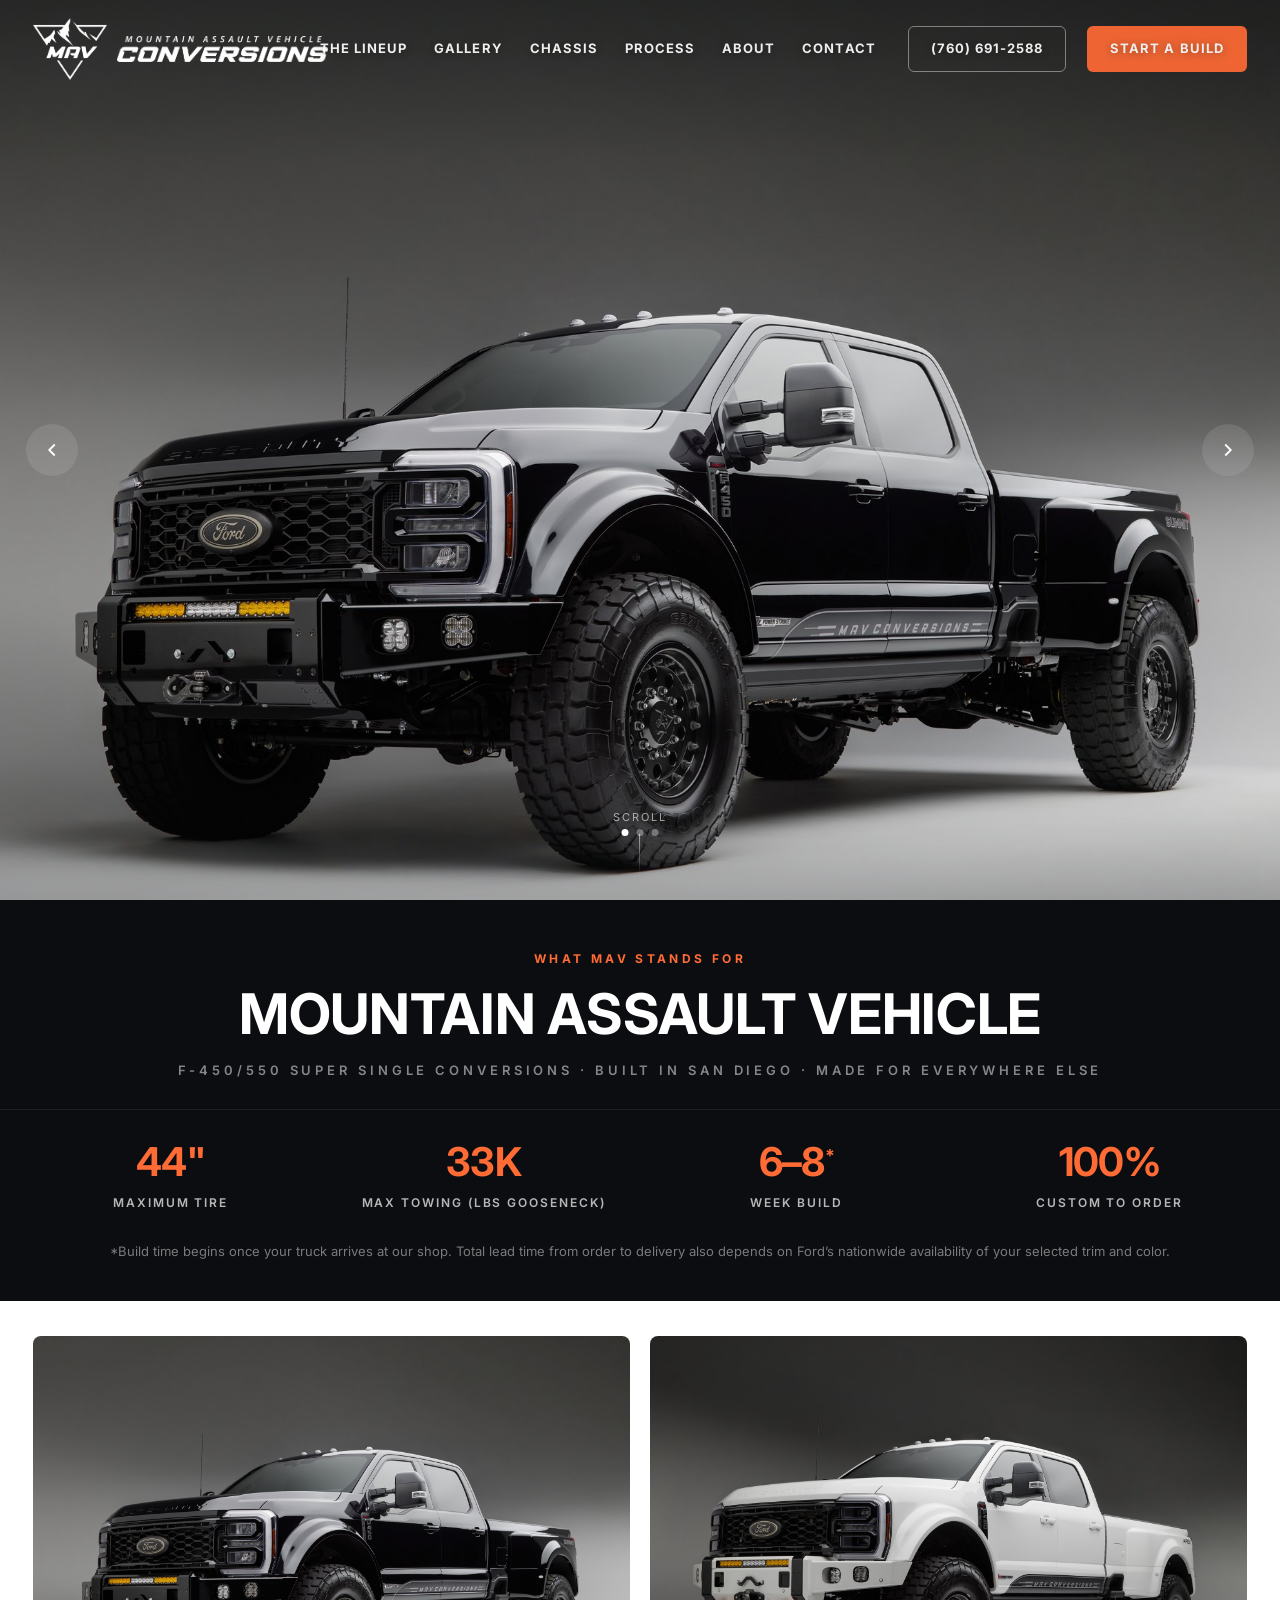
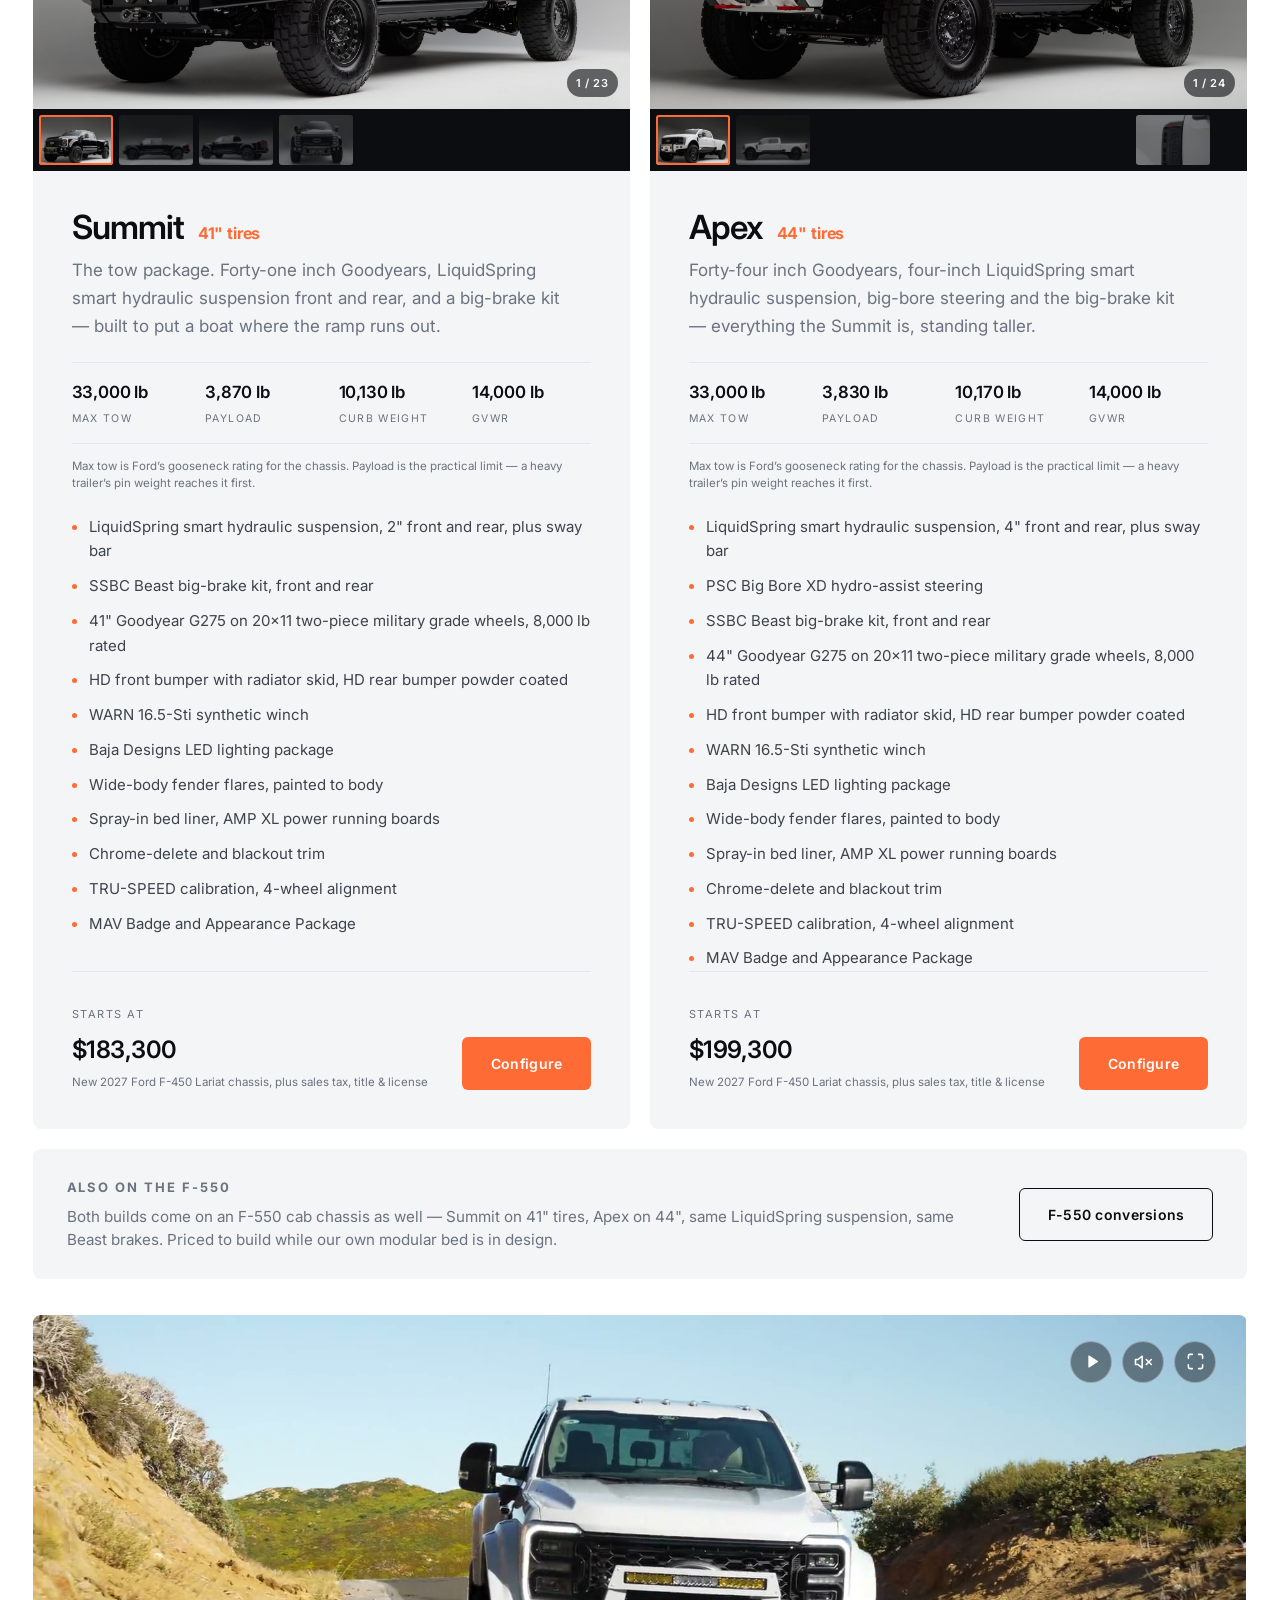
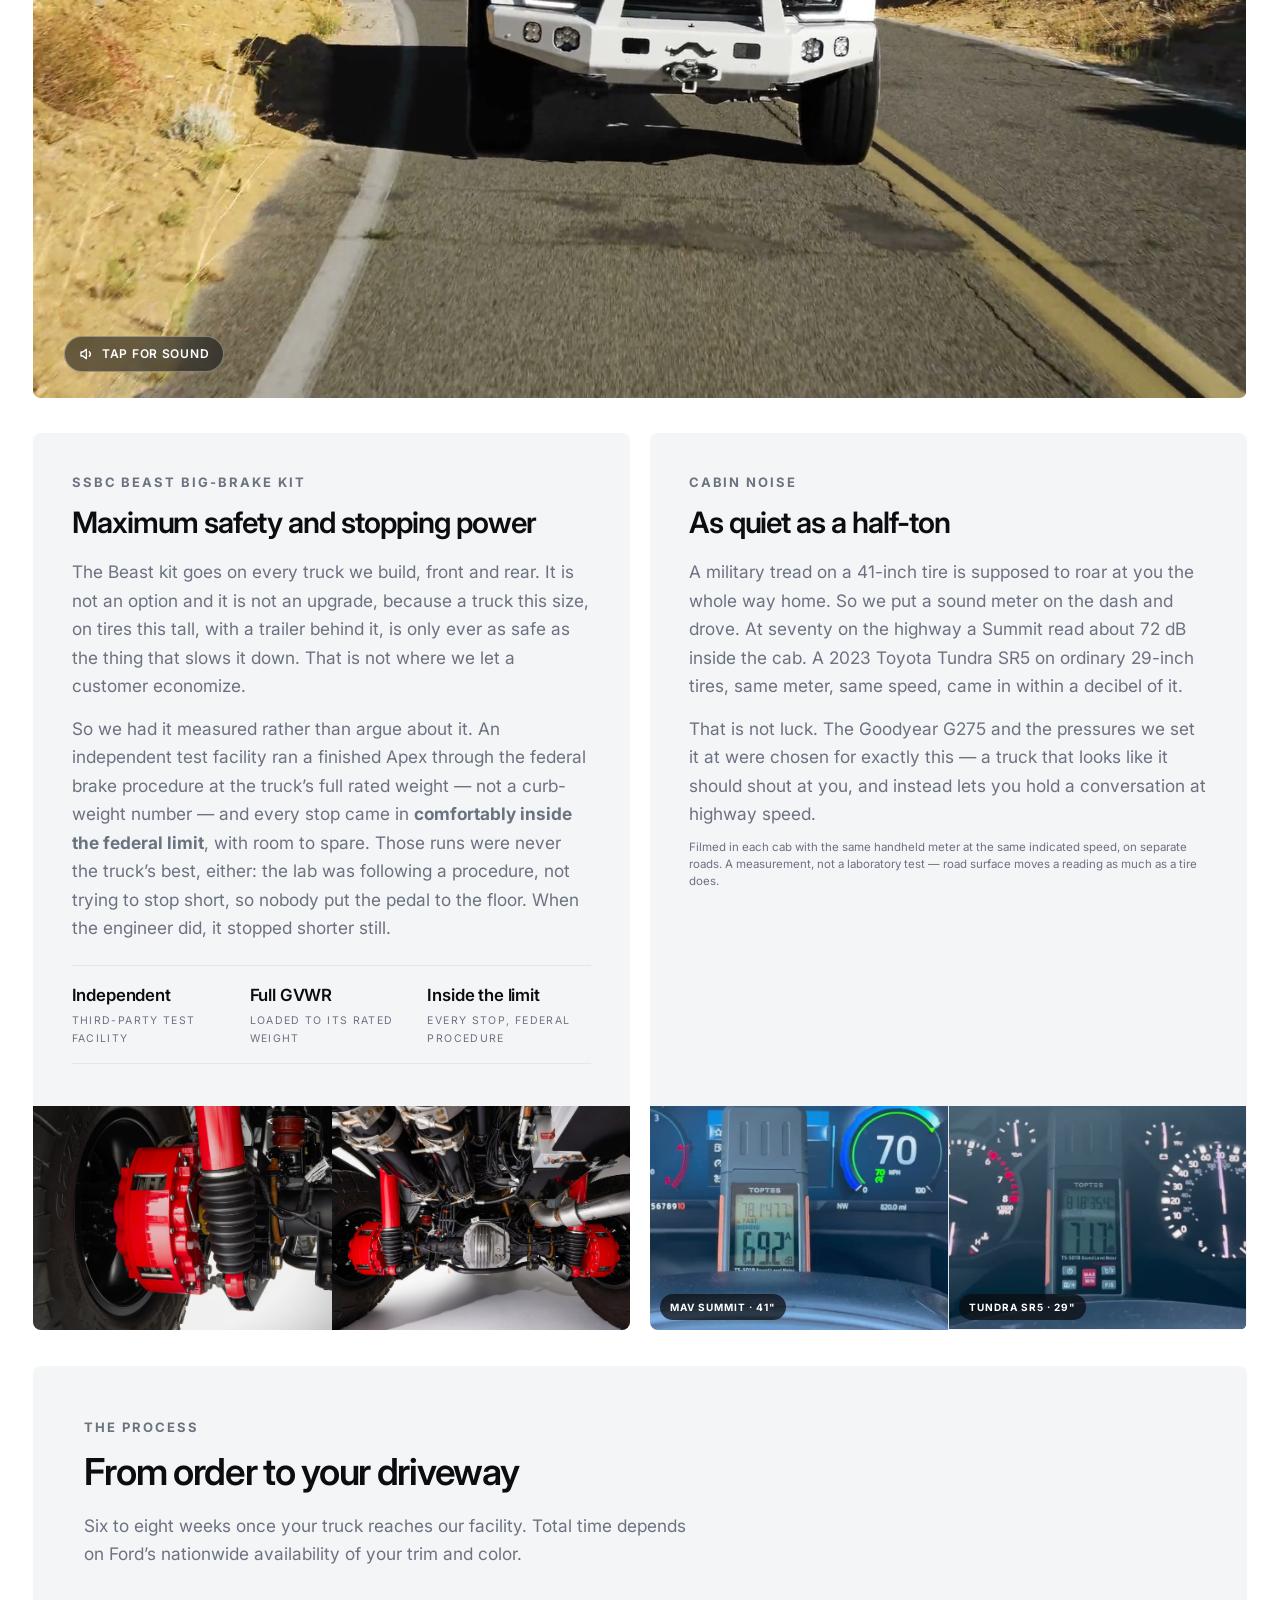
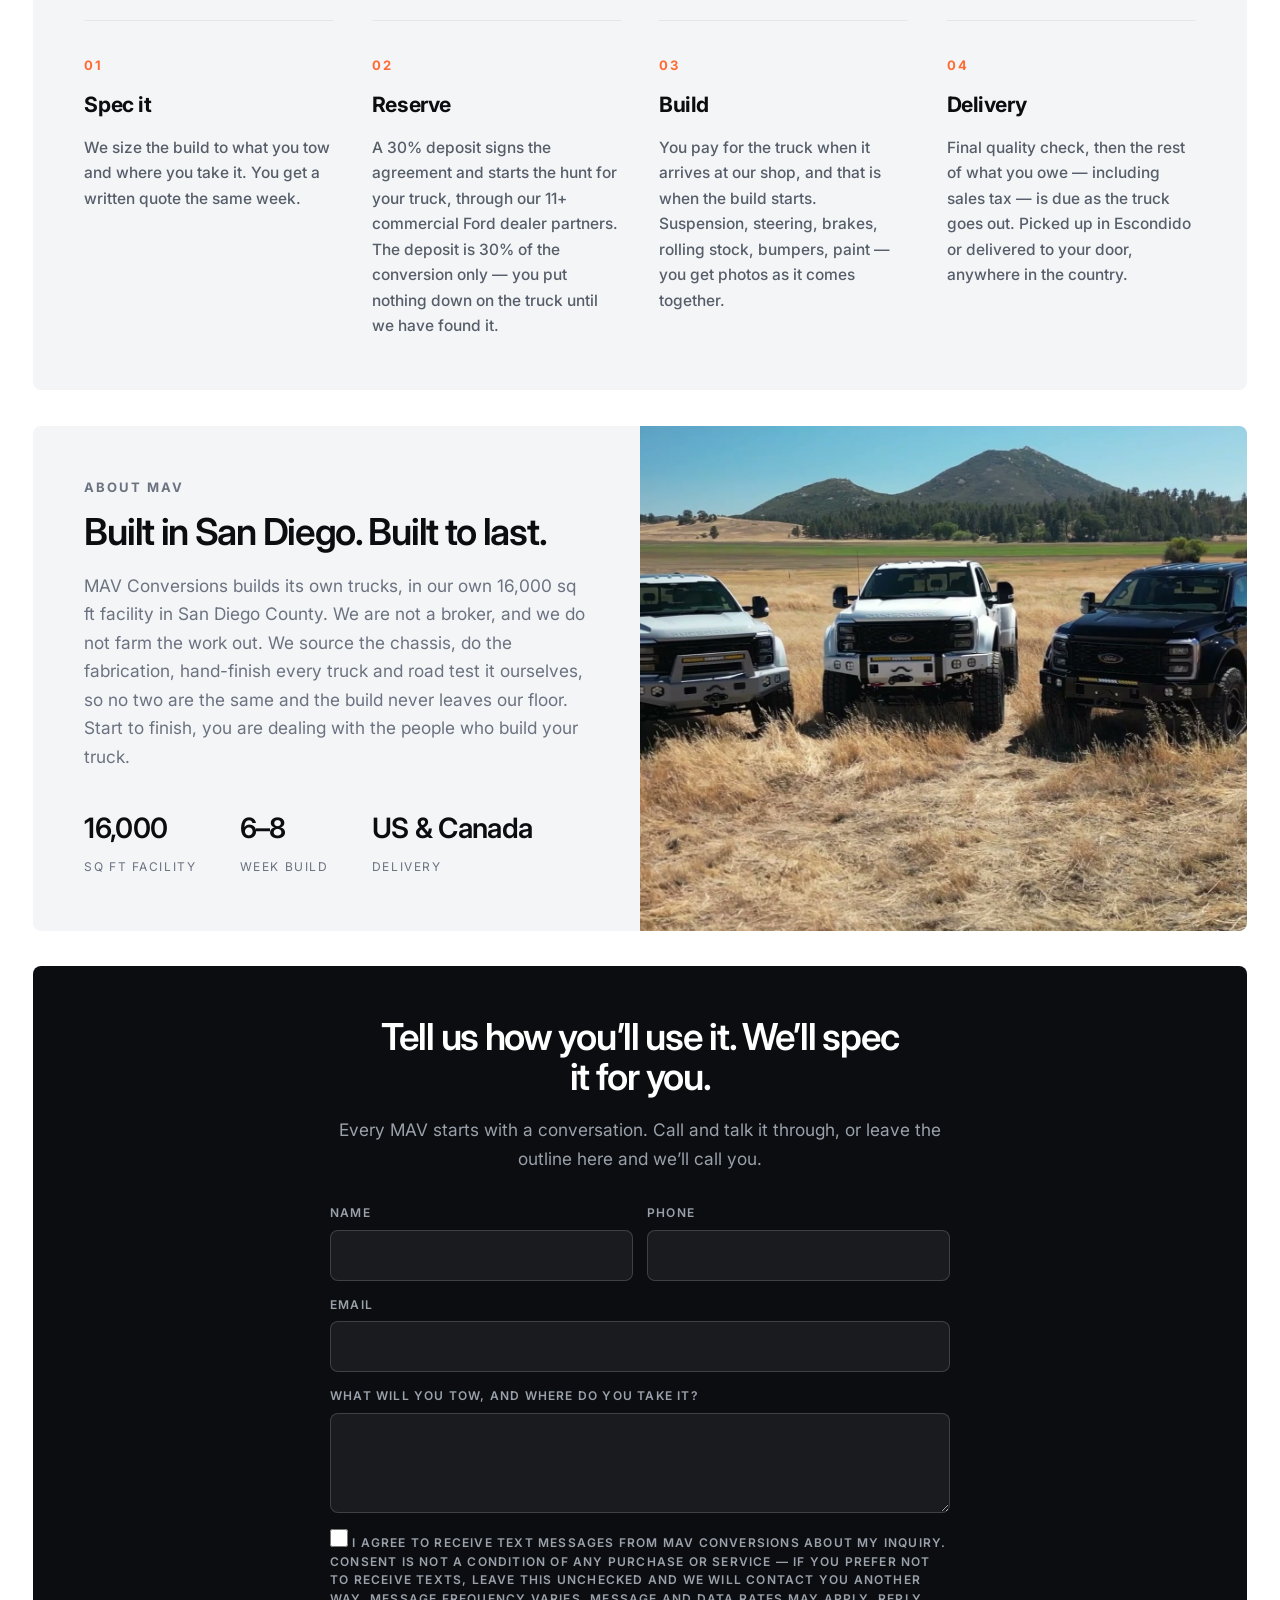
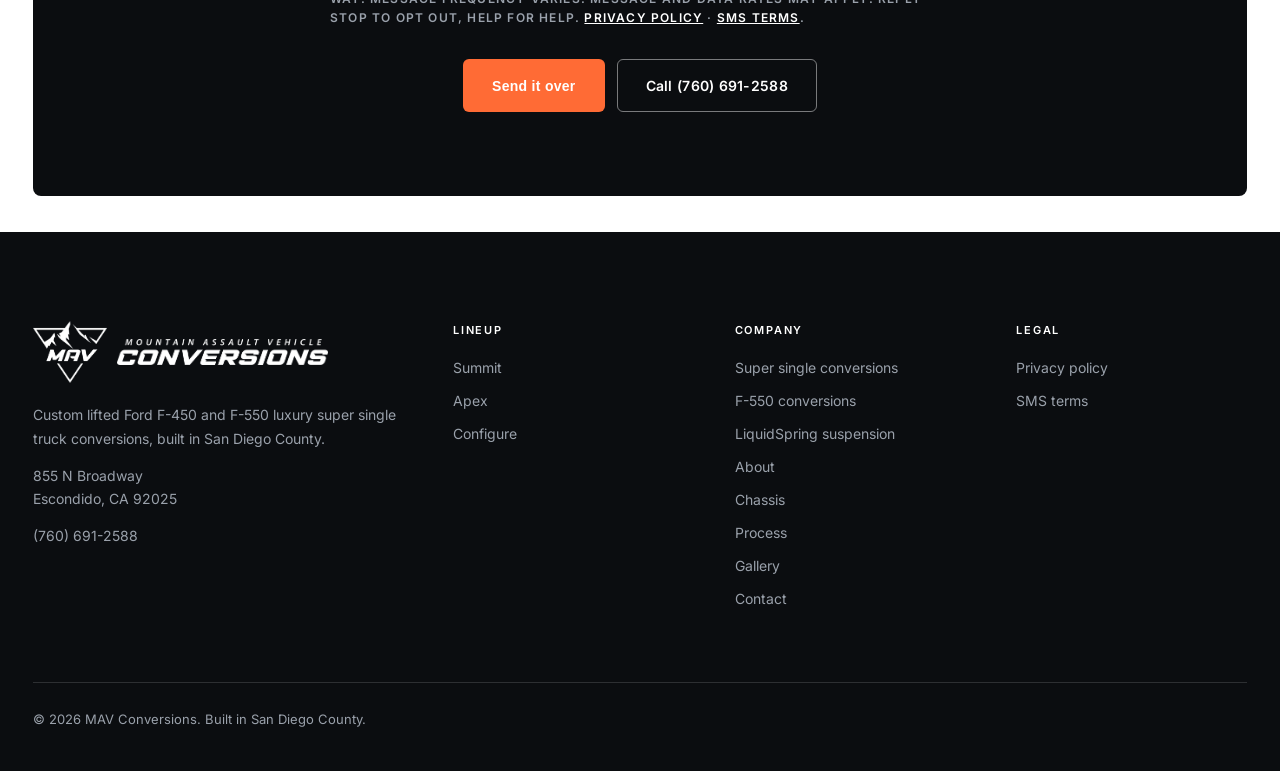
==== commit 273e6e28: "Film card matches the footage; a click on it can no longer kill the sound Two bugs, and the second e" ====
--- a/index.html
+++ b/index.html
@@ -23,7 +23,7 @@
 <link rel="preconnect" href="https://fonts.googleapis.com">
 <link rel="preconnect" href="https://fonts.gstatic.com" crossorigin>
 <link href="https://fonts.googleapis.com/css2?family=Inter:wght@400;500;600;700&display=swap" rel="stylesheet">
-<link rel="stylesheet" href="styles.css?v=23">
+<link rel="stylesheet" href="styles.css?v=24">
 
 <link rel="canonical" href="https://mavconversions.com/">
 <meta property="og:type" content="website">
@@ -815,7 +815,16 @@
       if (wantsSound && film.paused) film.play().catch(function () {});
     };
     soundBtn.addEventListener("click", function (e) { e.stopPropagation(); toggleSound(); });
-    film.closest(".photo-card").addEventListener("click", toggleSound);
+    // Clicking the picture can only ever ADD sound, never take it away.
+    // It used to toggle, which was right when the film was always silent and
+    // a click was how you heard it. Now that it arrives with sound, a toggle
+    // means one stray click on the video kills the audio -- and because that
+    // click also counts as the visitor asking for silence, it stays dead for
+    // the rest of the page. Turning it off is a deliberate act, so it belongs
+    // on the speaker button and nowhere else.
+    film.closest(".photo-card").addEventListener("click", function () {
+      if (film.muted) toggleSound();
+    });
     if (promptEl) {
       promptEl.addEventListener("click", function (e) { e.stopPropagation(); wantsSound = true; lift(); });
     }
--- a/styles.css
+++ b/styles.css
@@ -552,11 +552,14 @@
 .photo-card {
   position: relative; overflow: hidden;
   border-radius: var(--radius);
-  /* A 21:9 letterbox is 147px tall on a 375px phone -- a sliver with a
-     two-line headline sitting in it. Below the tablets it opens up to the
-     shape of the footage itself, which is also the only ratio that shows the
-     film uncropped. */
-  aspect-ratio: 21 / 9;
+  /* The shape of the footage, so none of it is cropped.
+     This was 21:9, which is wider than any film that has gone in it. With
+     object-fit: cover that does not letterbox, it ENLARGES the video until
+     it fills the width and throws away the overflow -- about 12% off the top
+     and 12% off the bottom of a 16:9 clip. Trucks sit low in frame and it
+     was cutting their wheels off.
+     If a film ever goes in here that is not 16:9, this has to move with it. */
+  aspect-ratio: 16 / 9;
   display: flex; align-items: flex-end;
   color: #fff; isolation: isolate;
 }
@@ -635,7 +638,6 @@
 .film-prompt[hidden] { display: none; }
 .photo-card:fullscreen .film-prompt { left: max(24px, 3vw); bottom: max(24px, 4vh); }
 
-@media (max-width: 700px) { .photo-card { aspect-ratio: 16 / 9; } }
 
 /* ---------- Specs ---------- */
 .specs { list-style: none; margin-top: 22px; display: grid; gap: 10px; }
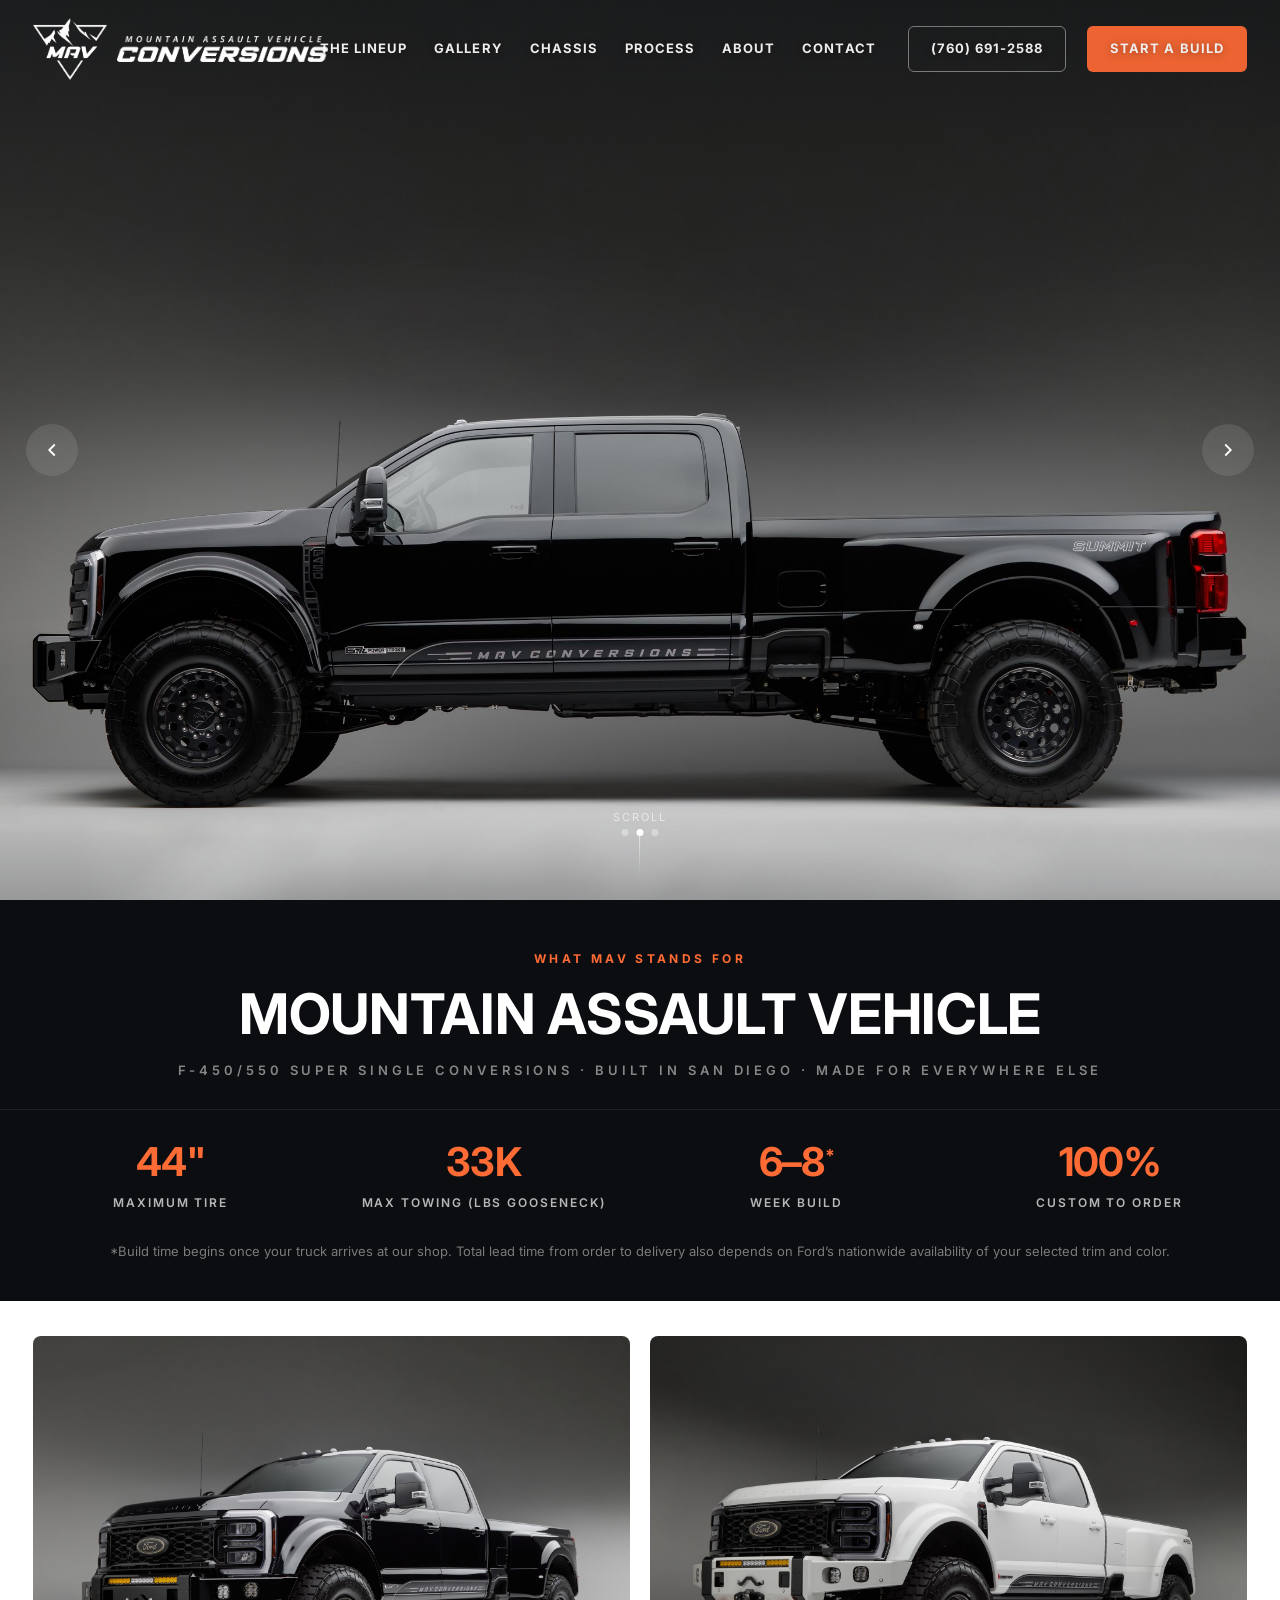
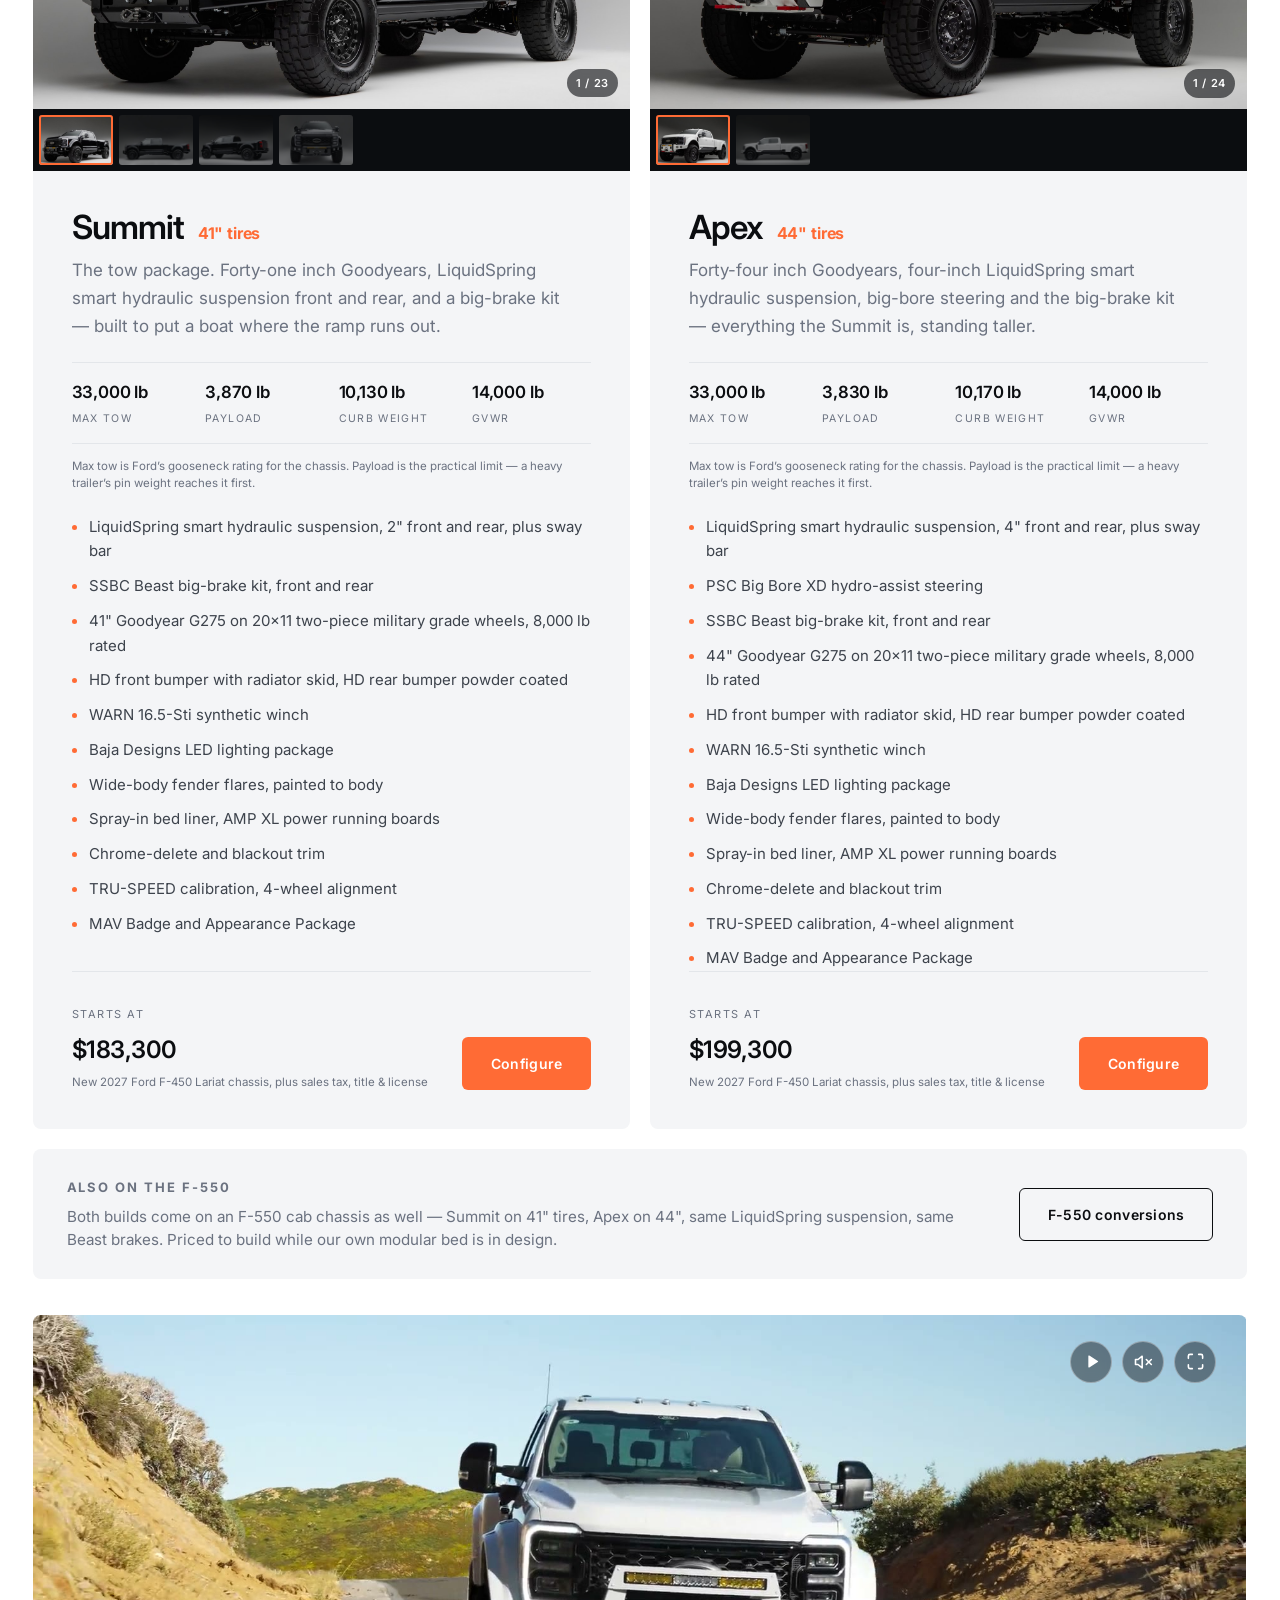
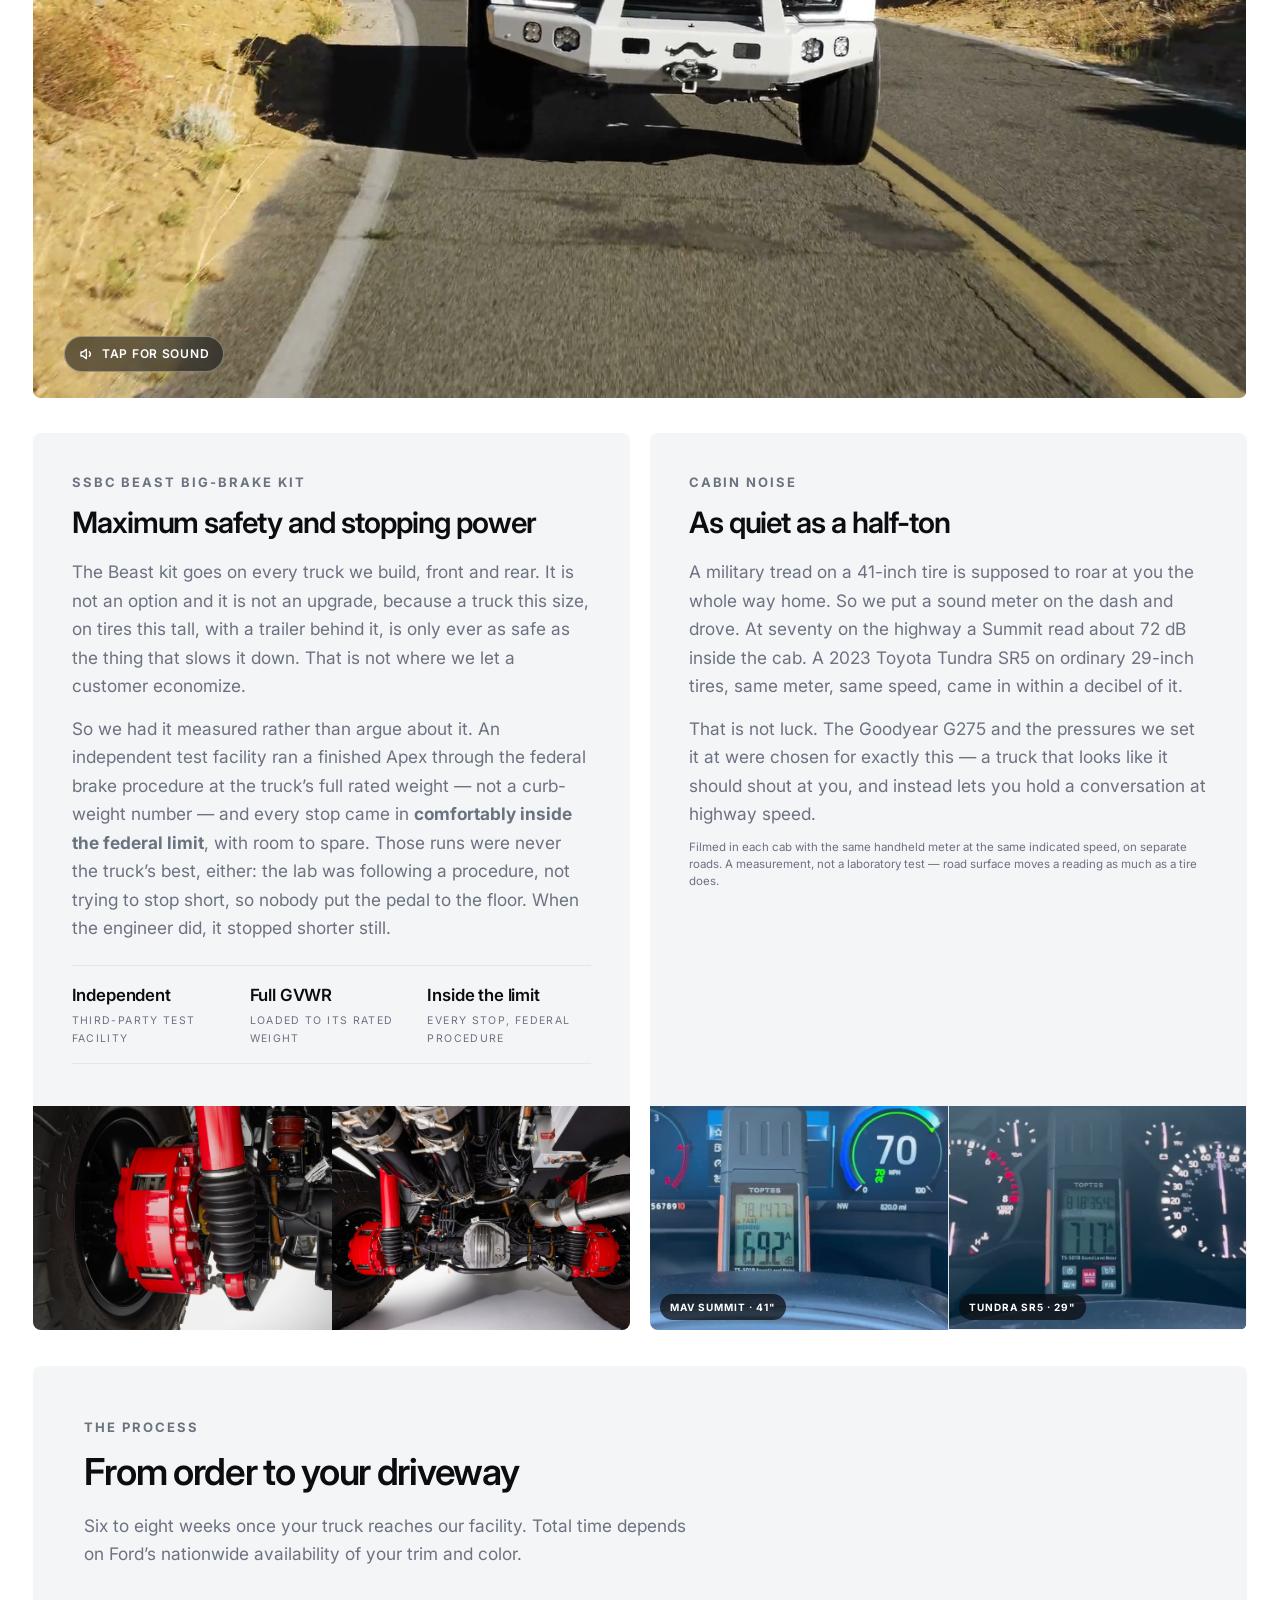
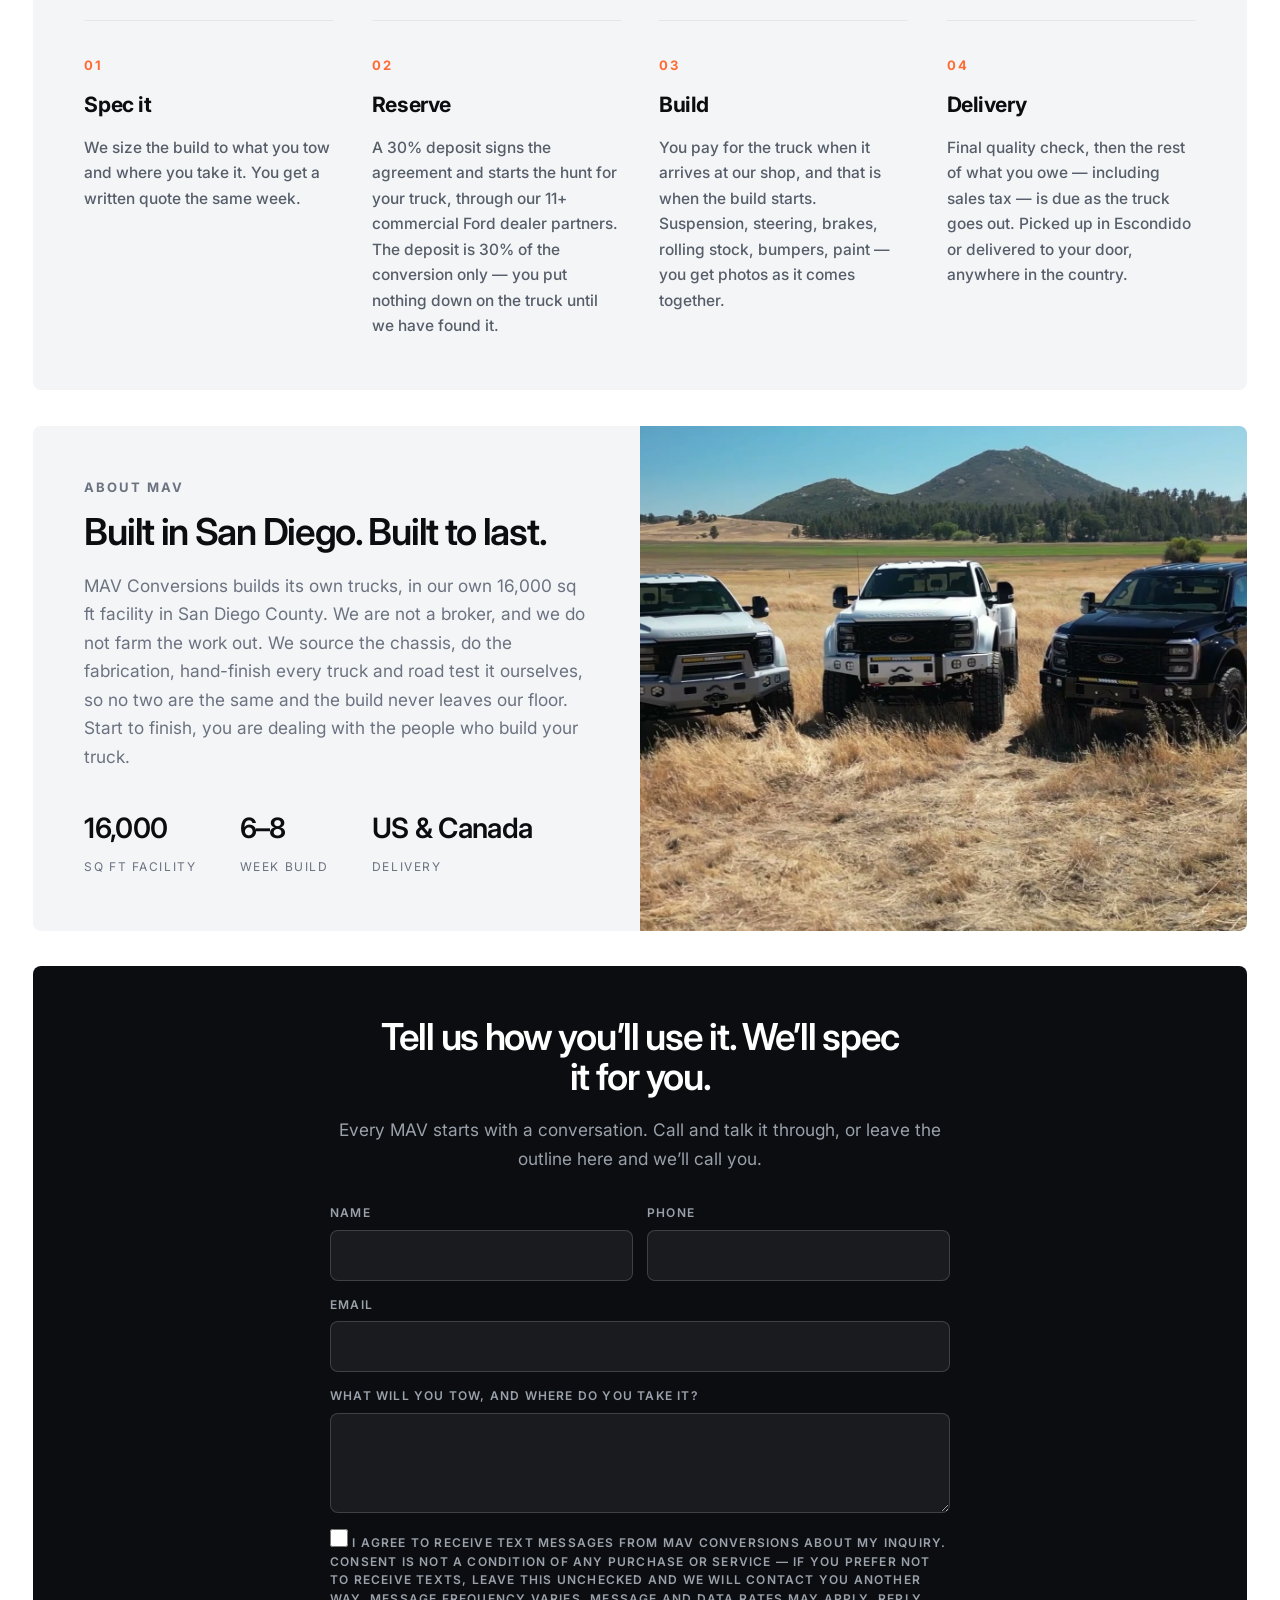
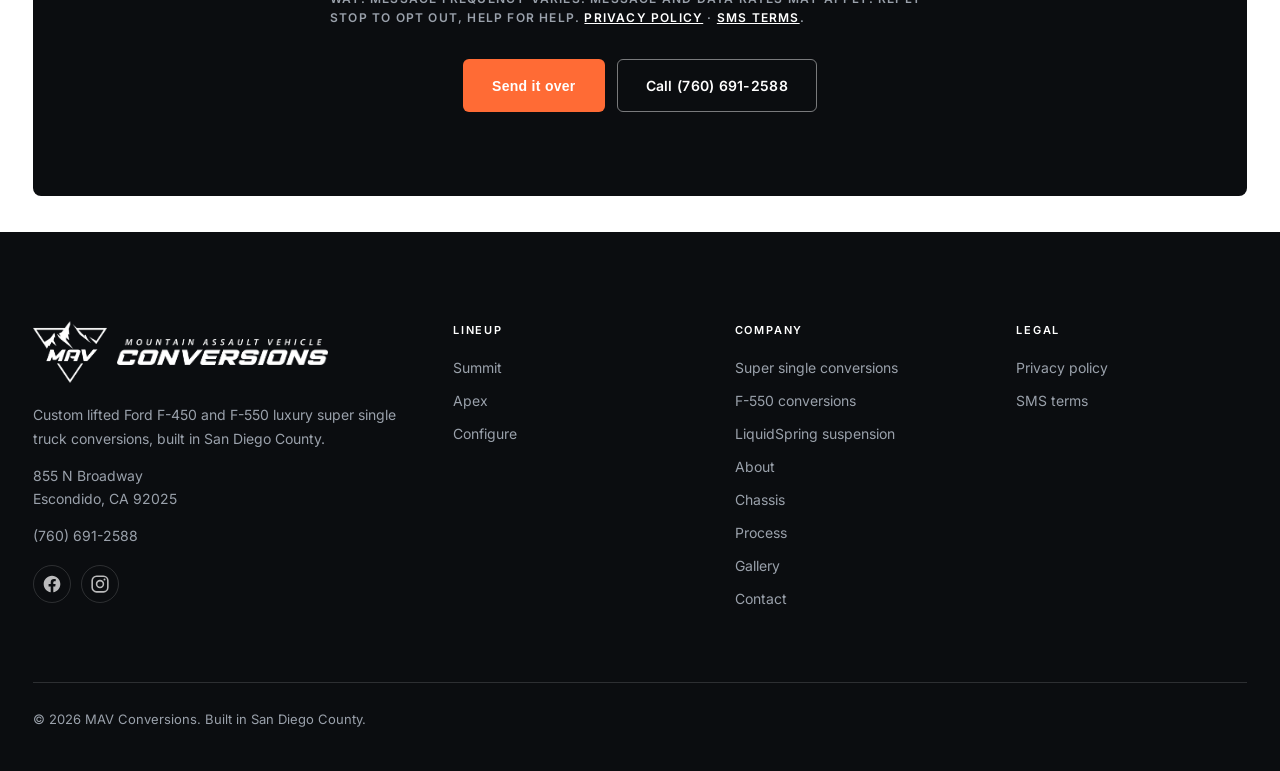
==== commit caa15e9a: "Facebook and Instagram in the footer, Facebook in the schema The Page exists now at facebook.com/mav" ====
--- a/index.html
+++ b/index.html
@@ -23,7 +23,7 @@
 <link rel="preconnect" href="https://fonts.googleapis.com">
 <link rel="preconnect" href="https://fonts.gstatic.com" crossorigin>
 <link href="https://fonts.googleapis.com/css2?family=Inter:wght@400;500;600;700&display=swap" rel="stylesheet">
-<link rel="stylesheet" href="styles.css?v=24">
+<link rel="stylesheet" href="styles.css?v=25">
 
 <link rel="canonical" href="https://mavconversions.com/">
 <meta property="og:type" content="website">
@@ -65,6 +65,7 @@
   },
   "hasMap": "https://maps.google.com/?cid=9543992102625262973",
   "sameAs": [
+    "https://www.facebook.com/mavconversions",
     "https://www.instagram.com/mavconversions/",
     "https://www.tiktok.com/@mav.conversions",
     "https://www.youtube.com/@mavconversions"
@@ -585,6 +586,23 @@
         <p>Custom lifted Ford F-450 and F-550 luxury super single truck conversions, built in San Diego County.</p>
         <p style="margin-top:14px">855 N Broadway<br>Escondido, CA 92025</p>
         <p style="margin-top:14px"><a href="tel:+17606912588">(760) 691-2588</a></p>
+        <div class="footer-social">
+          <a href="https://www.facebook.com/mavconversions" target="_blank" rel="noopener"
+             aria-label="MAV Conversions on Facebook">
+            <svg width="20" height="20" viewBox="0 0 24 24" fill="currentColor" aria-hidden="true">
+              <path d="M22 12.06C22 6.5 17.52 2 12 2S2 6.5 2 12.06c0 5.02 3.66 9.18 8.44 9.94v-7.03H7.9v-2.91h2.54V9.85c0-2.52 1.5-3.91 3.77-3.91 1.09 0 2.24.2 2.24.2v2.46h-1.26c-1.24 0-1.63.78-1.63 1.57v1.89h2.78l-.45 2.91h-2.33V22c4.78-.76 8.44-4.92 8.44-9.94z"/>
+            </svg>
+          </a>
+          <a href="https://www.instagram.com/mavconversions/" target="_blank" rel="noopener"
+             aria-label="MAV Conversions on Instagram">
+            <svg width="20" height="20" viewBox="0 0 24 24" fill="none" stroke="currentColor"
+                 stroke-width="1.9" aria-hidden="true">
+              <rect x="2.6" y="2.6" width="18.8" height="18.8" rx="5.2"/>
+              <circle cx="12" cy="12" r="4.1"/>
+              <circle cx="17.4" cy="6.6" r="1.2" fill="currentColor" stroke="none"/>
+            </svg>
+          </a>
+        </div>
       </div>
       <div>
         <h4>Lineup</h4>
--- a/styles.css
+++ b/styles.css
@@ -859,6 +859,21 @@
 .footer h4 { font-size: 11px; letter-spacing: .16em; text-transform: uppercase; color: #fff; margin-bottom: 16px; font-weight: 600; }
 .footer ul { list-style: none; display: grid; gap: 10px; }
 .footer a:hover { color: #fff; }
+
+/* Social links, in the address column rather than a fifth footer column --
+   the grid is 1.6fr + three, and a fifth squeezes the link lists on a
+   laptop. Sized to the 44px tap target the rest of the site uses. */
+.footer-social { display: flex; gap: 10px; margin-top: 18px; }
+.footer-social a {
+  width: 38px; height: 38px; display: grid; place-items: center;
+  border-radius: 50%; border: 1px solid var(--line-d);
+  color: rgba(255,255,255,.72);
+  transition: color .2s ease, border-color .2s ease, background .2s ease;
+}
+.footer-social a:hover {
+  color: #fff; border-color: rgba(255,255,255,.55);
+  background: rgba(255,255,255,.08);
+}
 .footer-base {
   margin-top: clamp(44px, 6vw, 72px); padding-top: 26px; border-top: 1px solid var(--line-d);
   display: flex; flex-wrap: wrap; gap: 16px; justify-content: space-between; font-size: 13px; color: var(--muted-d);
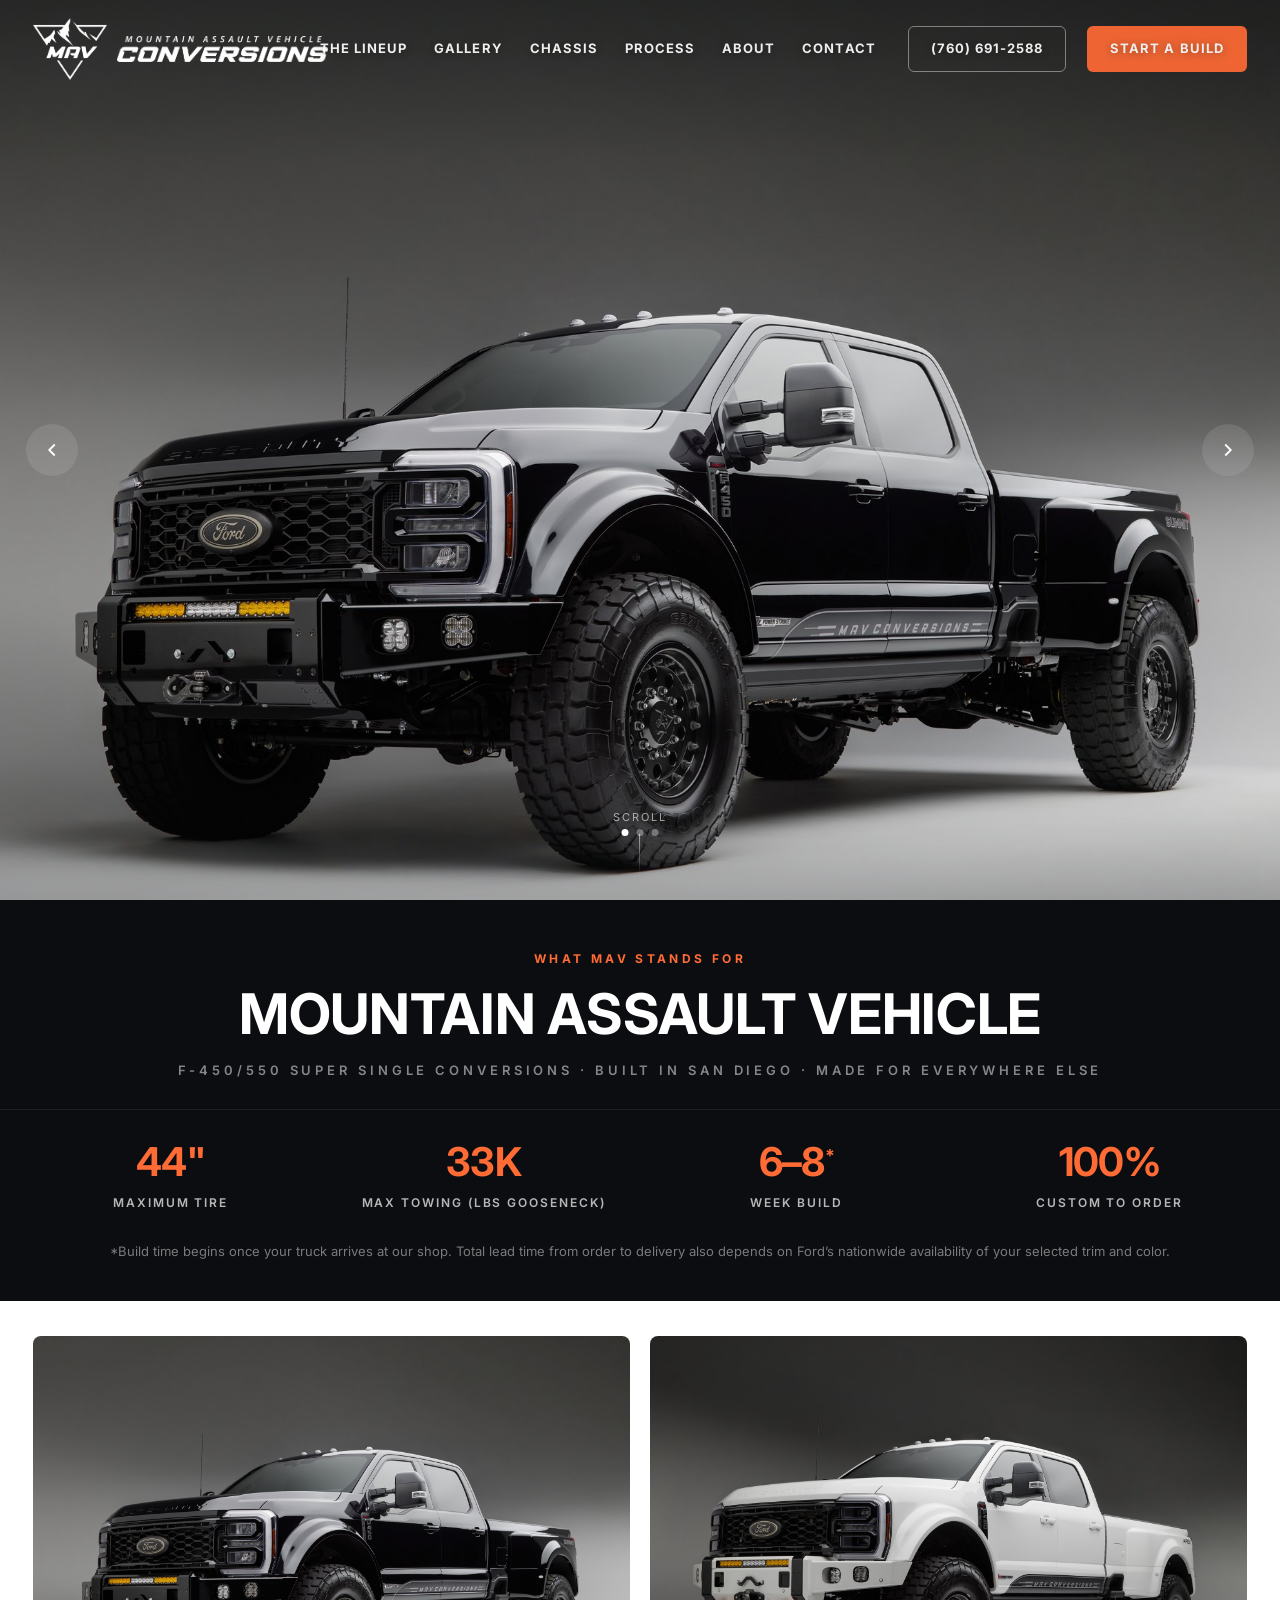
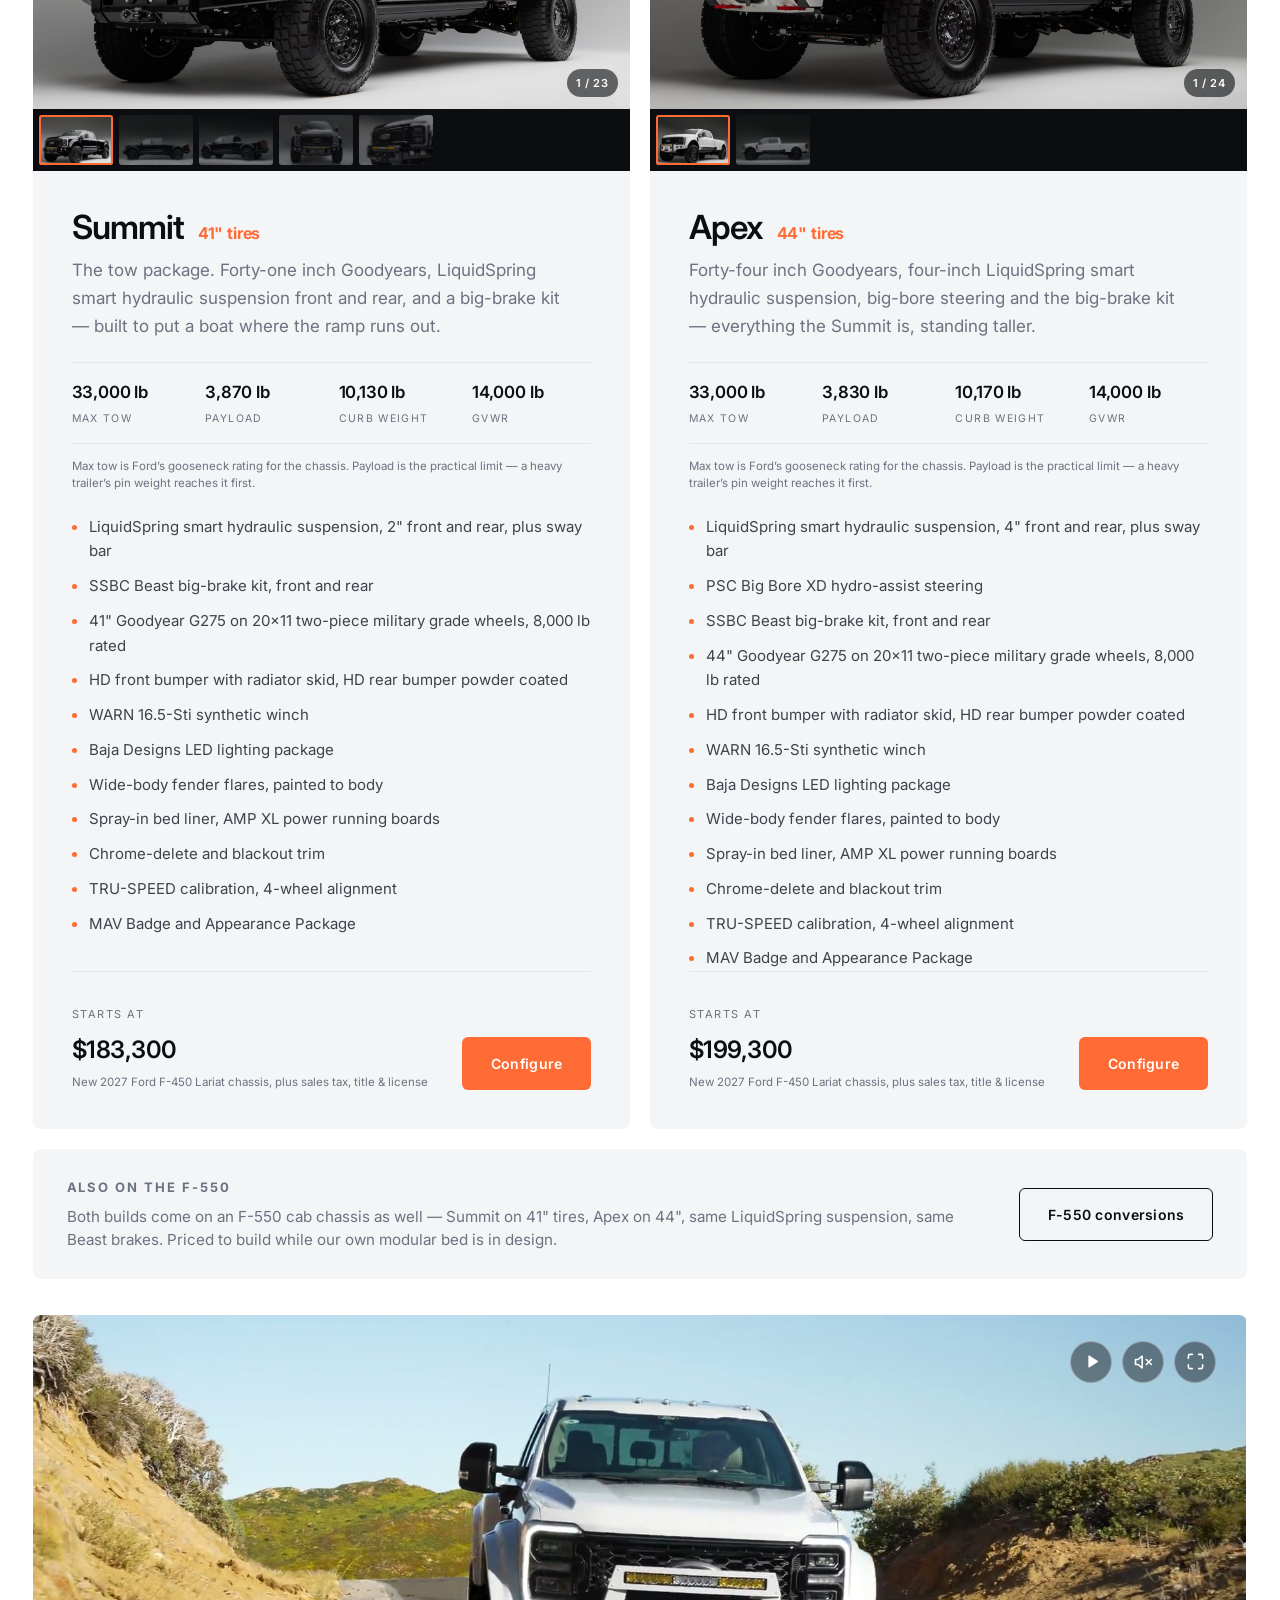
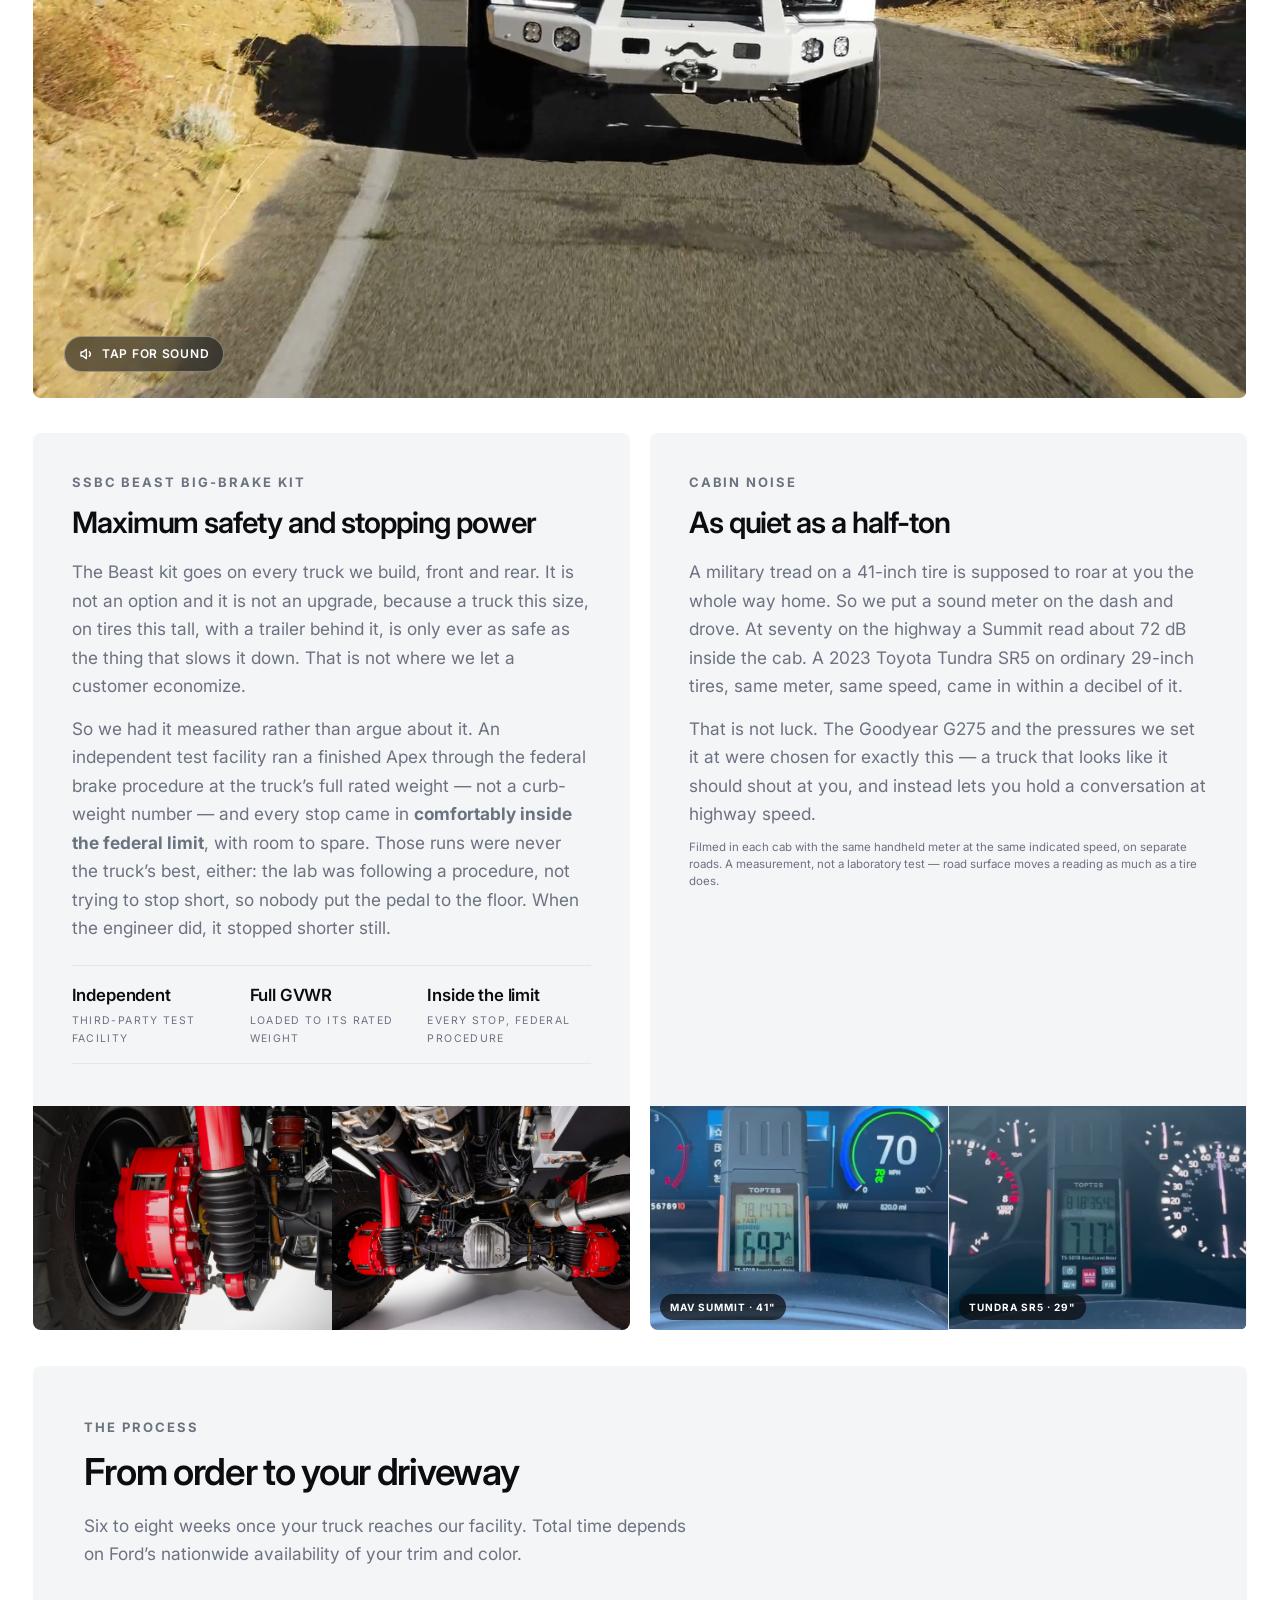
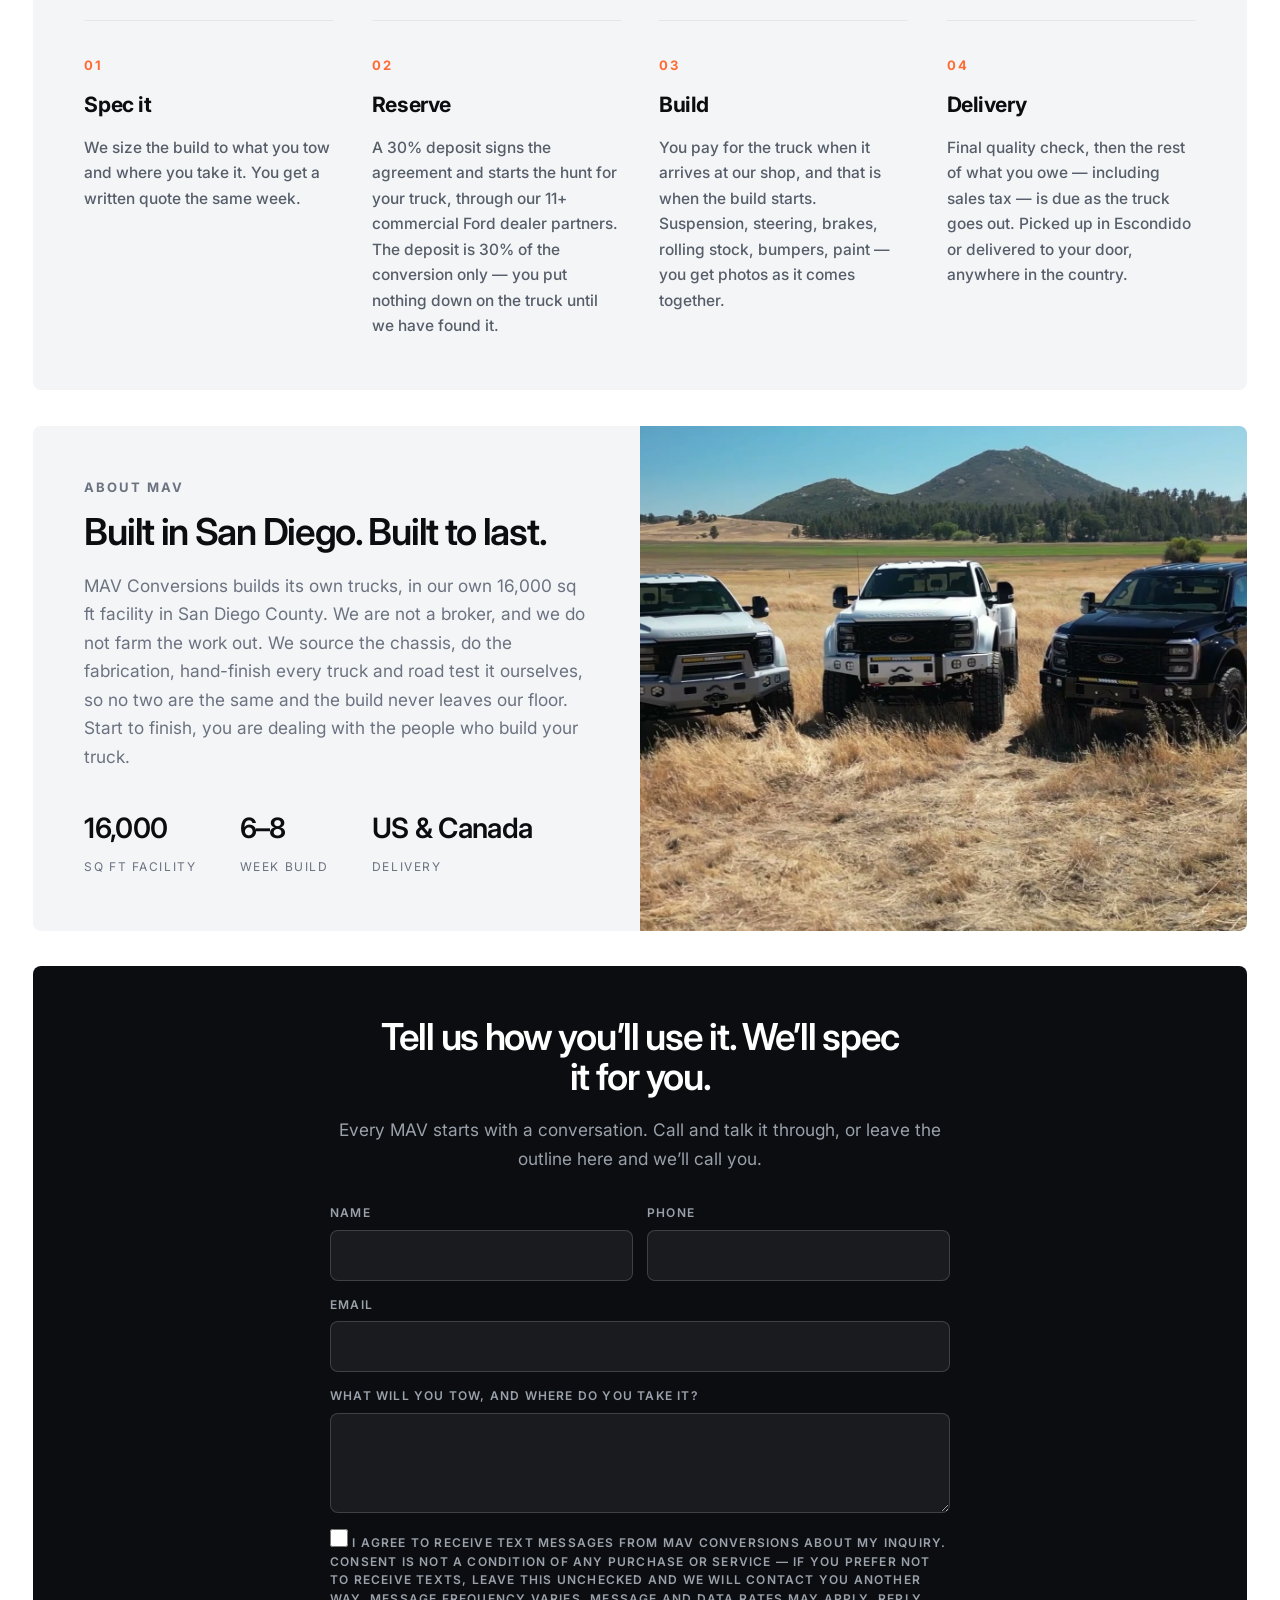
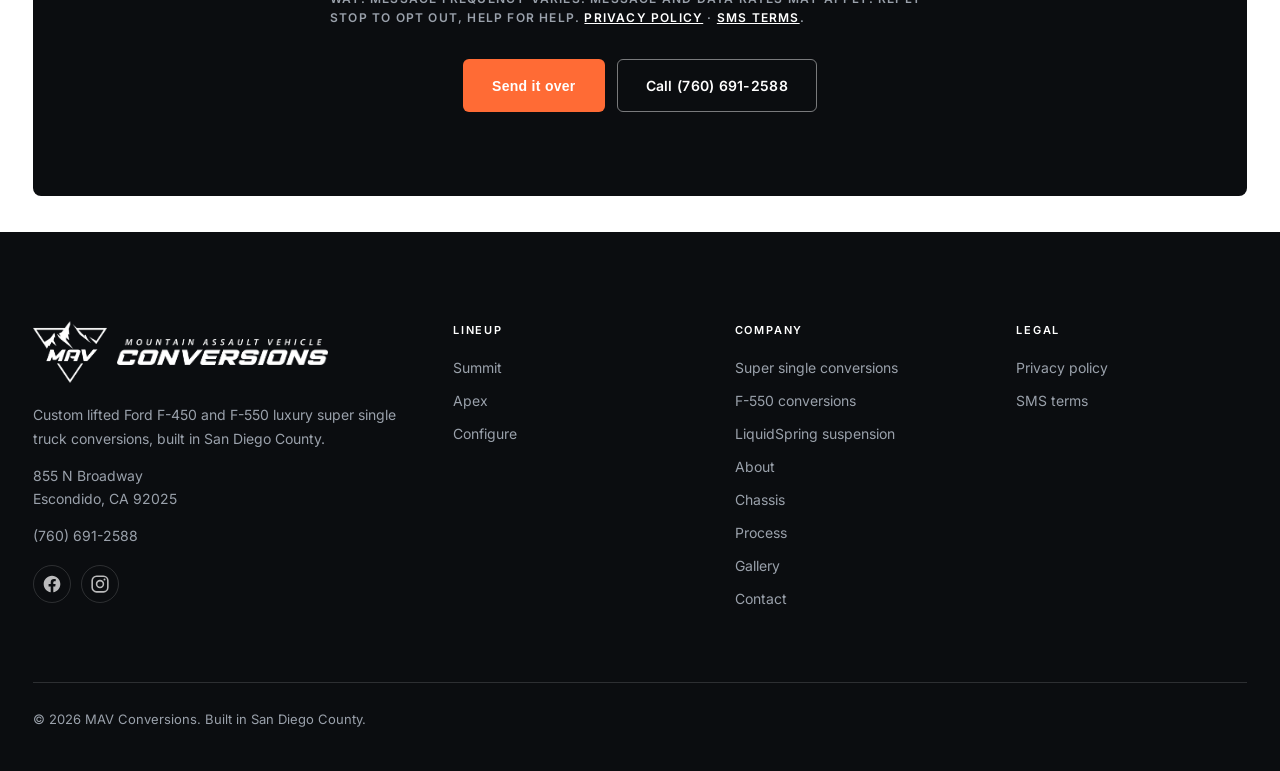
==== commit 9dcbd8dd: "Meta Pixel on every page, and a privacy section that says so Jaymie Tarshis sent the install instruc" ====
--- a/index.html
+++ b/index.html
@@ -3,6 +3,29 @@
 <head>
 <meta charset="utf-8">
 <meta name="viewport" content="width=device-width, initial-scale=1">
+<!-- Meta Pixel Code -- base code only: one PageView per page.
+     Advanced Matching ("data matching" in Meta's setup email) is deliberately
+     NOT enabled. It reads values out of the forms on the page, hashes them and
+     sends them with the pageview; the reserve and build pages collect names,
+     emails and phone numbers, and sending those to Meta is the pattern behind
+     the CIPA and wiretapping suits being filed against California dealers.
+     Conversion events are not here either -- add those in a tag manager.
+     Disclosed in privacy-policy.html under "Cookies, tracking and advertising". -->
+<script>
+!function(f,b,e,v,n,t,s)
+{if(f.fbq)return;n=f.fbq=function(){n.callMethod?
+n.callMethod.apply(n,arguments):n.queue.push(arguments)};
+if(!f._fbq)f._fbq=n;n.push=n;n.loaded=!0;n.version='2.0';
+n.queue=[];t=b.createElement(e);t.async=!0;
+t.src=v;s=b.getElementsByTagName(e)[0];
+s.parentNode.insertBefore(t,s)}(window,document,'script',
+'https://connect.facebook.net/en_US/fbevents.js');
+fbq('init', '1863578501471272');
+fbq('track', 'PageView');
+</script>
+<noscript><img height="1" width="1" style="display:none"
+src="https://www.facebook.com/tr?id=1863578501471272&ev=PageView&noscript=1" alt=""></noscript>
+<!-- End Meta Pixel Code -->
 <!-- Tab icon: orange mark on a black tile. It reads at 16px where a hairline
      mark on clear ground does not, and it looks the same whatever colour the
      tab strip is. PNGs are the fallback for browsers without SVG favicons. -->
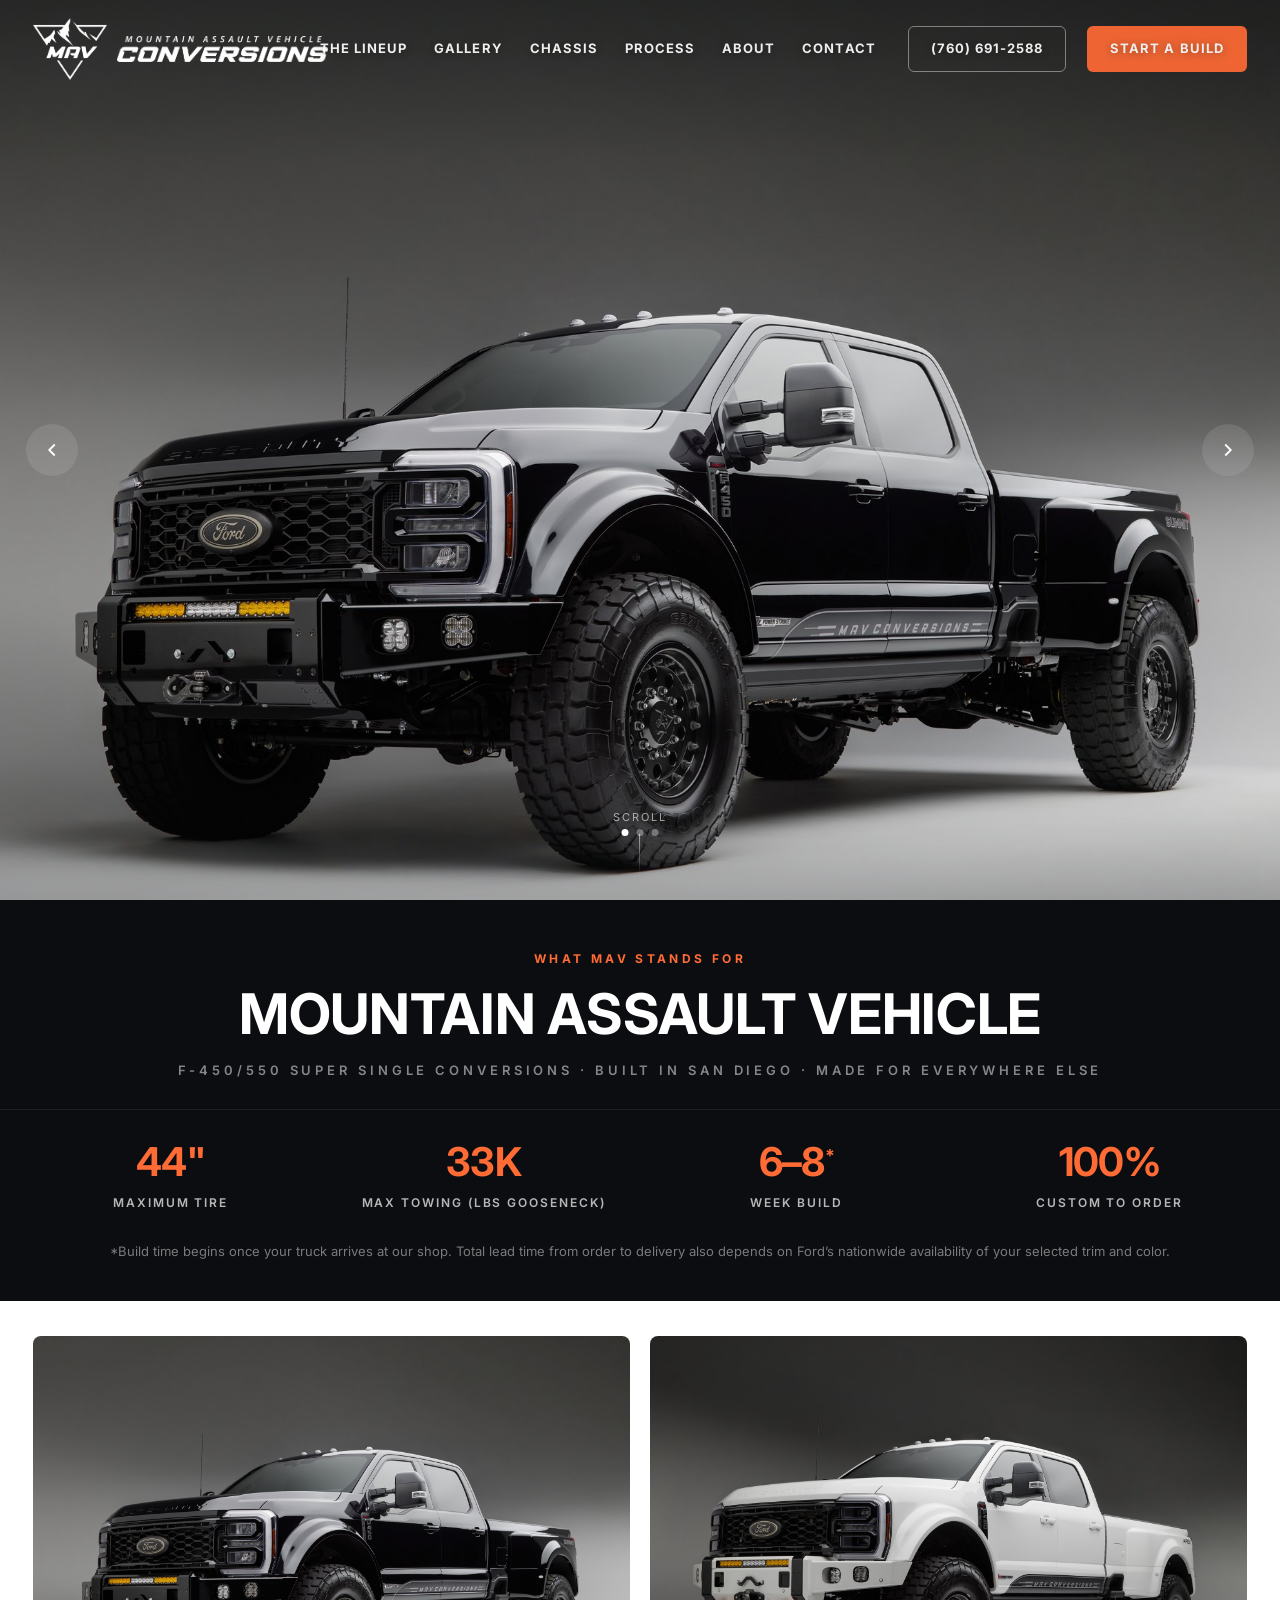
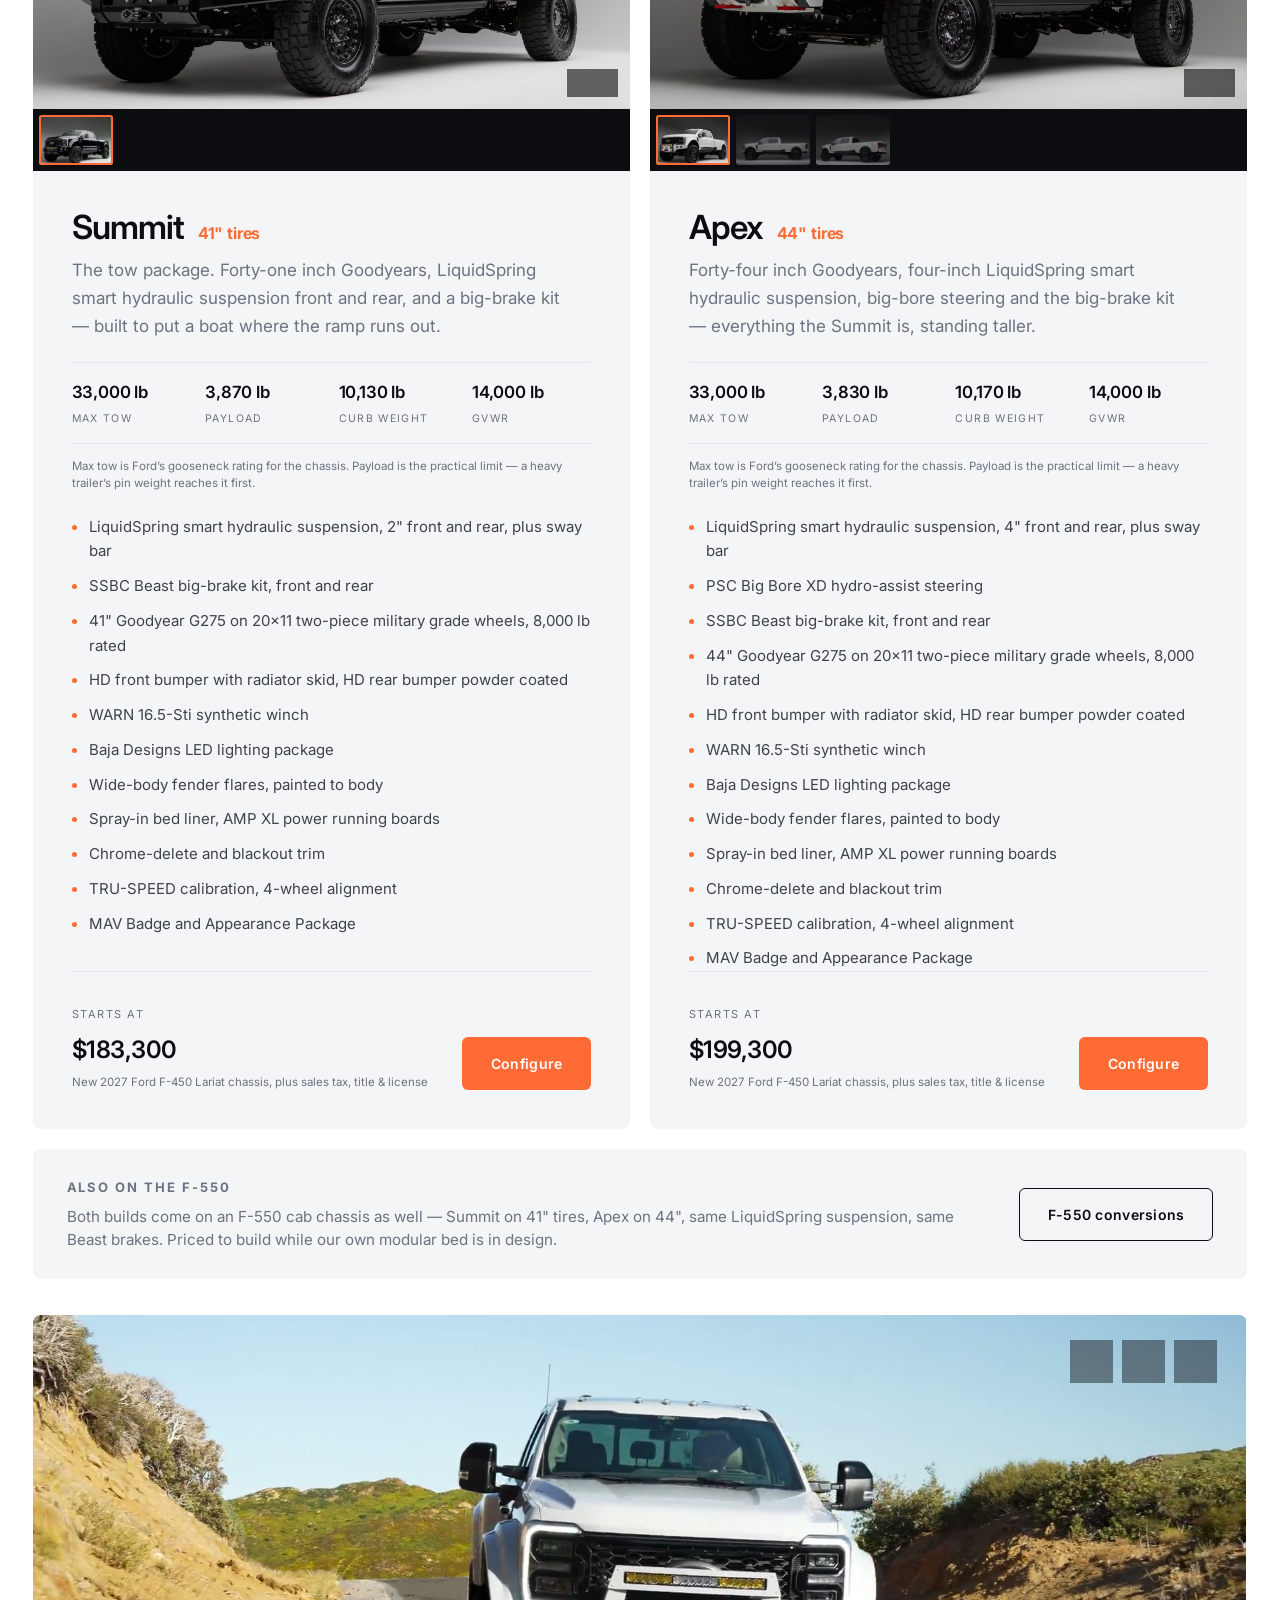
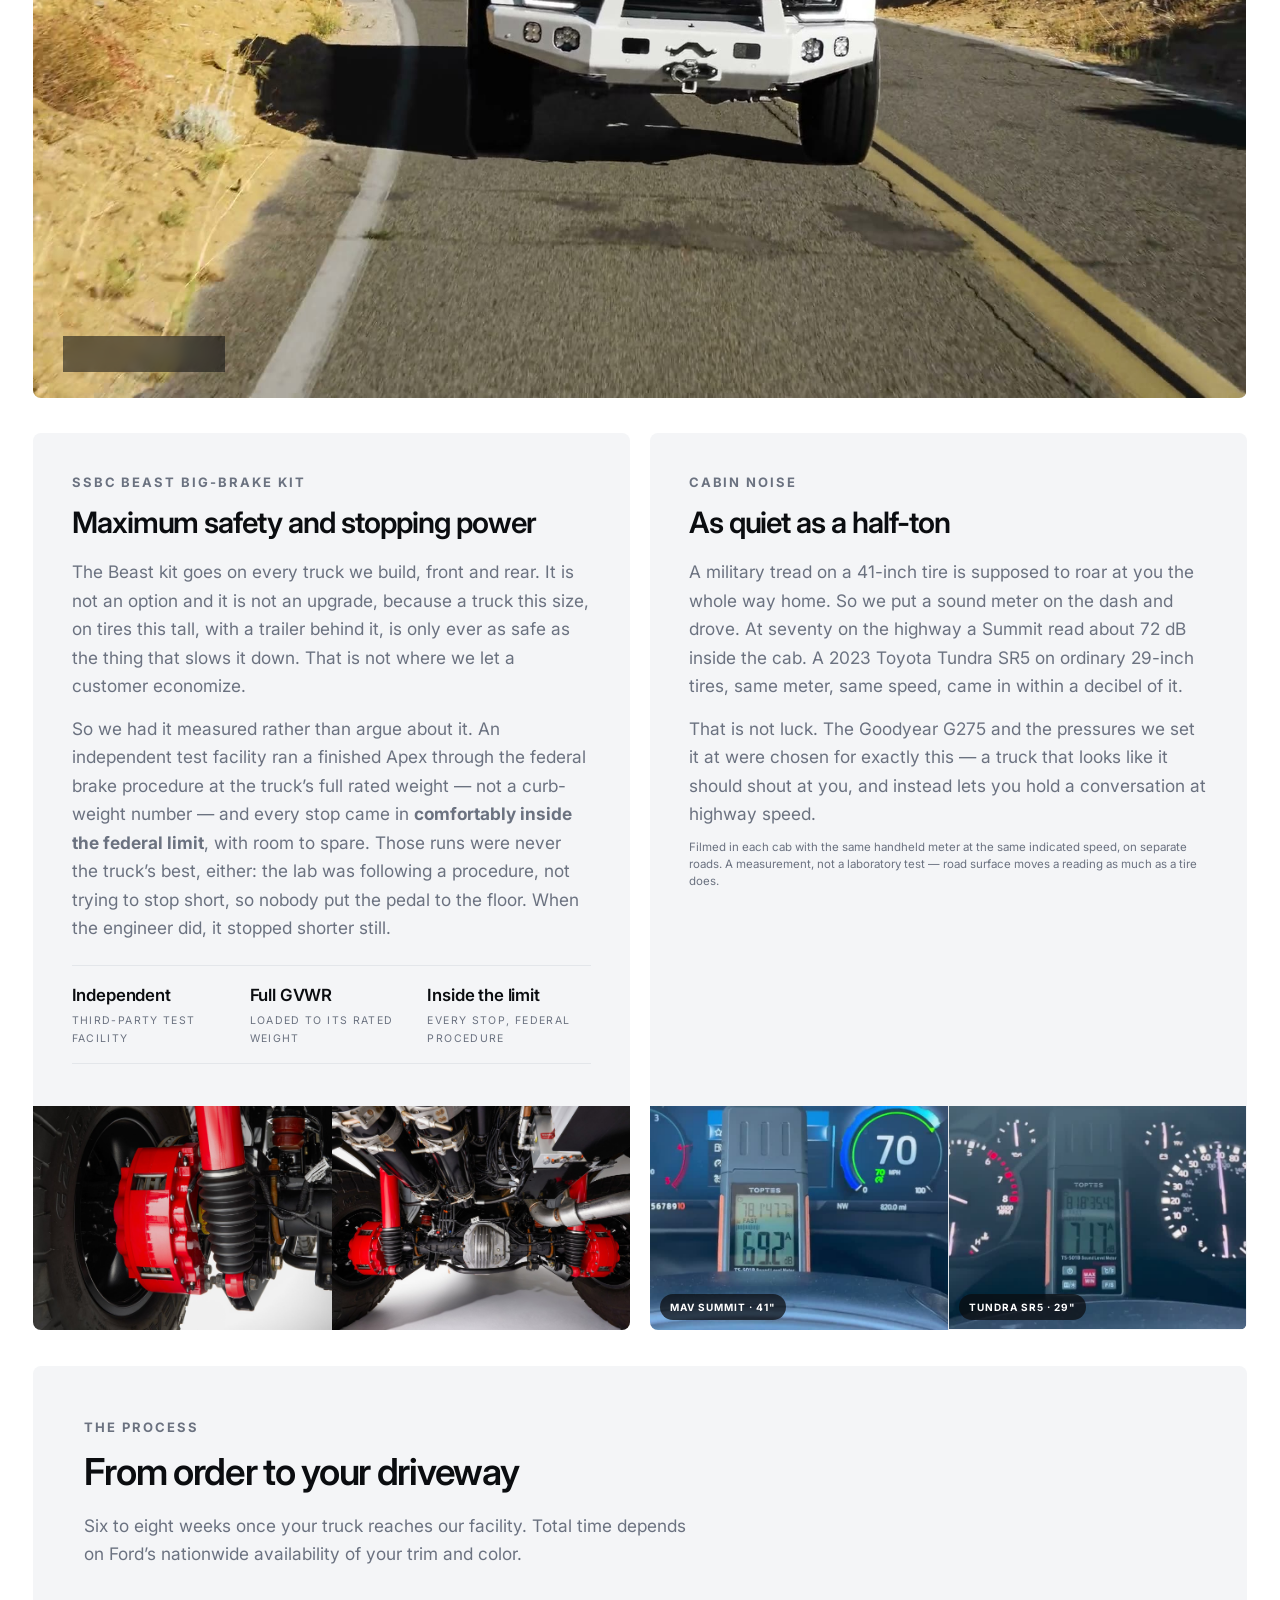
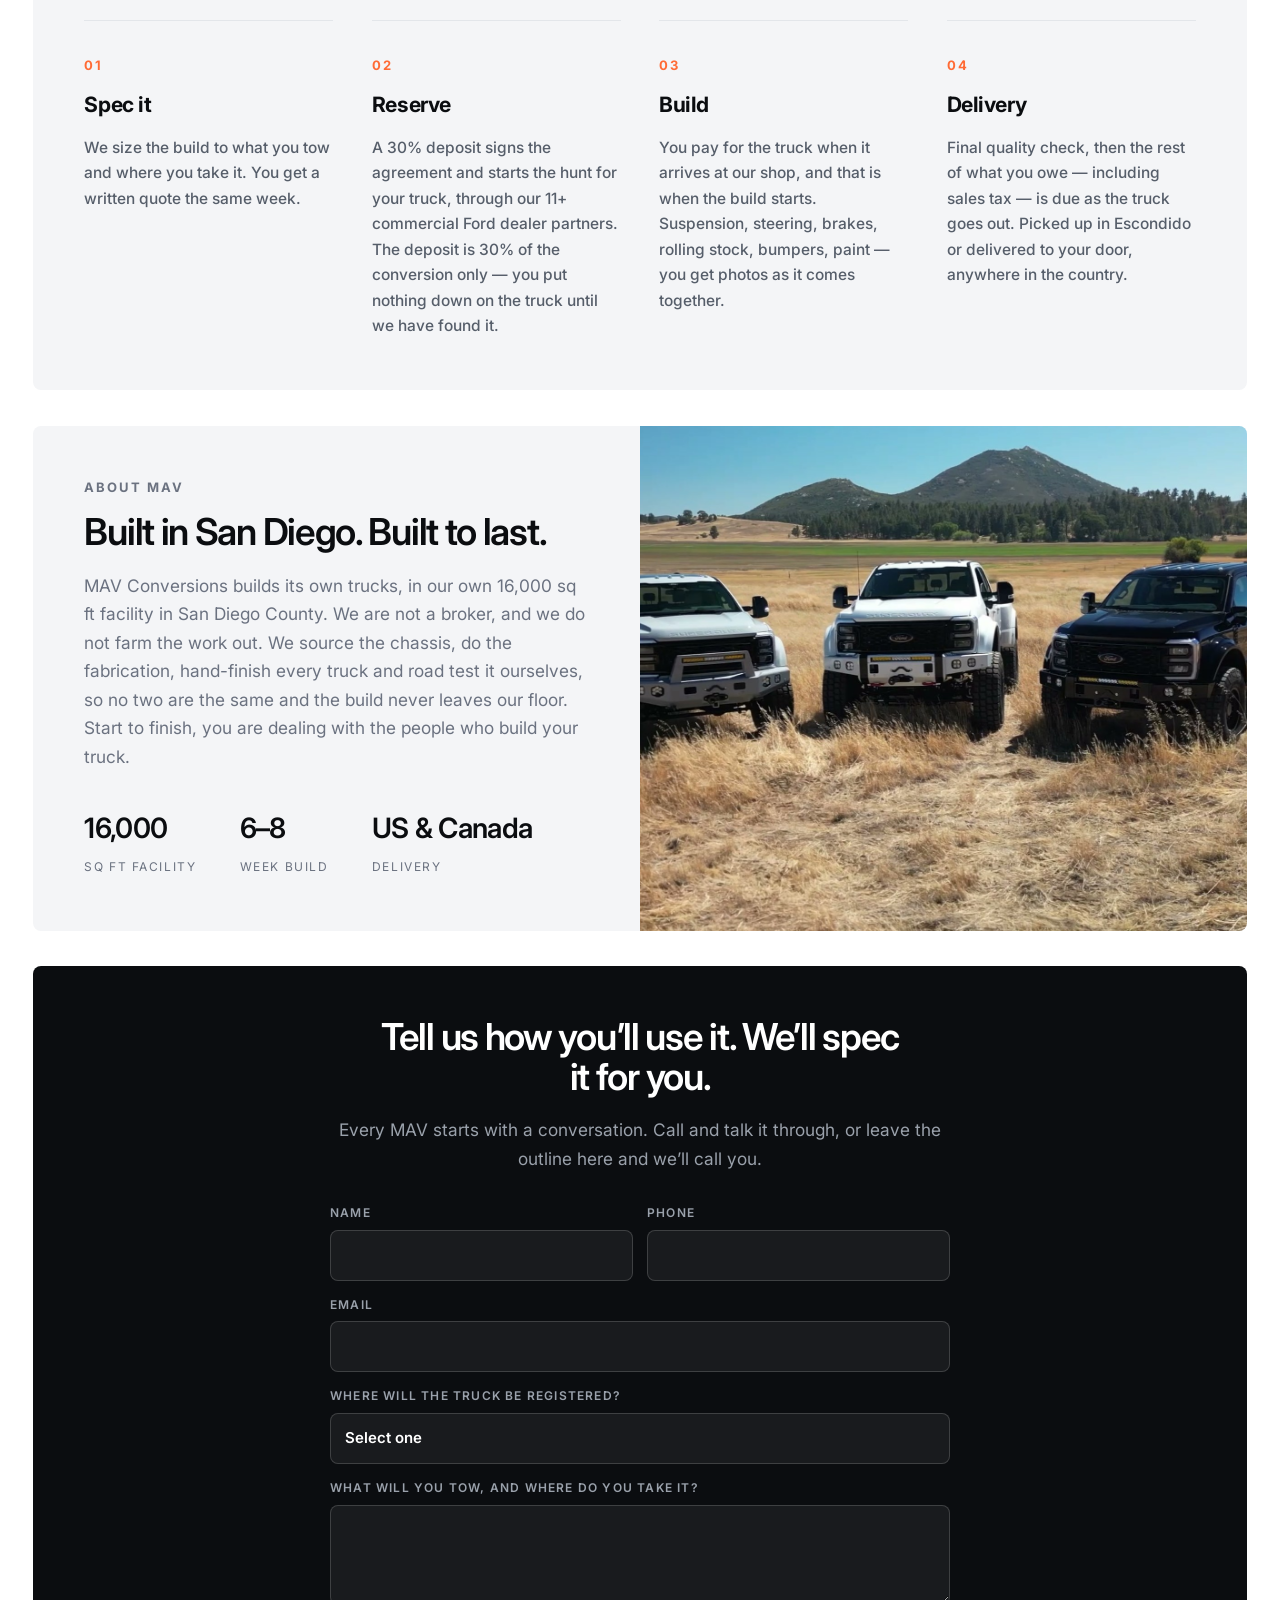
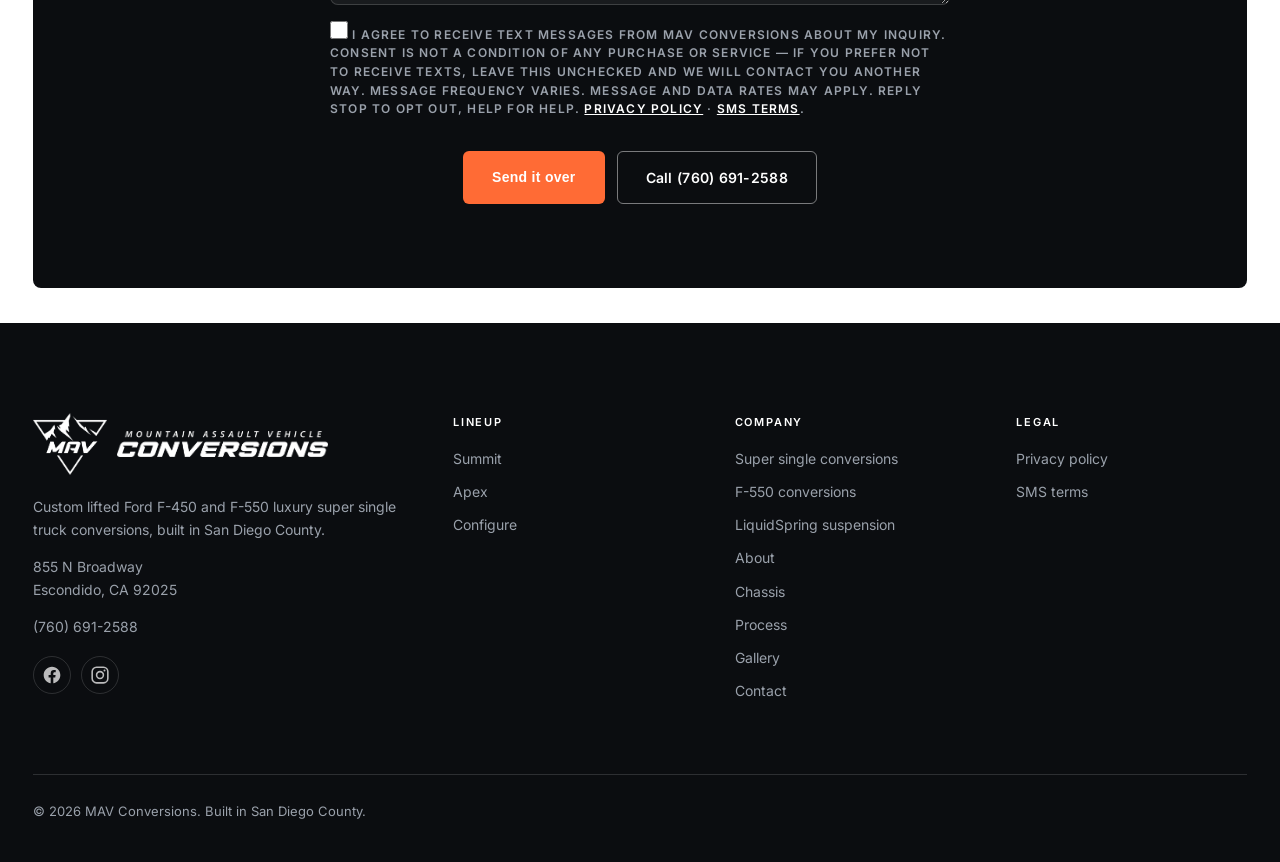
==== commit 03c514e0: "Ask where the truck will be registered on both lead forms A Russia-bound RFQ came through the contac" ====
--- a/index.html
+++ b/index.html
@@ -46,7 +46,7 @@
 <link rel="preconnect" href="https://fonts.googleapis.com">
 <link rel="preconnect" href="https://fonts.gstatic.com" crossorigin>
 <link href="https://fonts.googleapis.com/css2?family=Inter:wght@400;500;600;700&display=swap" rel="stylesheet">
-<link rel="stylesheet" href="styles.css?v=25">
+<link rel="stylesheet" href="styles.css?v=26">
 
 <link rel="canonical" href="https://mavconversions.com/">
 <meta property="og:type" content="website">
@@ -569,6 +569,22 @@
           <label>Email
             <input type="email" name="email" autocomplete="email">
           </label>
+          <!-- Asked because US export rules turn on the destination, and a
+               truck we cannot legally build is better known in the first
+               minute than after three phone calls and a spec. One click for
+               almost everybody; the country box only opens for the few who
+               need it. The answer is prepended to the message so it reaches
+               the CRM without a change at that end. -->
+          <label>Where will the truck be registered?
+            <select name="destination" id="leadDest">
+              <option value="">Select one</option>
+              <option value="United States">United States</option>
+              <option value="Outside the United States">Outside the United States</option>
+            </select>
+          </label>
+          <label id="leadDestWrap" hidden>Which country?
+            <input type="text" name="destCountry" id="leadDestCountry" autocomplete="country-name">
+          </label>
           <label>What will you tow, and where do you take it?
             <textarea name="message" rows="3" required></textarea>
           </label>
@@ -1153,6 +1169,17 @@
     var status = document.getElementById("leadStatus");
     var send = document.getElementById("leadSend");
     var ENDPOINT = "https://mav-crm-production.up.railway.app/api/chat/inquiry";
+    var dest = document.getElementById("leadDest");
+    var destWrap = document.getElementById("leadDestWrap");
+    var destCountry = document.getElementById("leadDestCountry");
+
+    // Only ask which country of the people for whom the question means
+    // something, and clear it on the way back so a changed mind cannot leave
+    // a stale country attached to a US build.
+    dest.addEventListener("change", function () {
+      destWrap.hidden = dest.value !== "Outside the United States";
+      if (destWrap.hidden) destCountry.value = "";
+    });
 
     form.addEventListener("submit", function (e) {
       e.preventDefault();
@@ -1169,6 +1196,18 @@
         status.textContent = "Leave a phone number or an email so we can reach you.";
         status.className = "lead-status is-bad"; return;
       }
+      var destination = (d.get("destination") || "").toString().trim();
+      var destCountryVal = (d.get("destCountry") || "").toString().trim();
+      if (!destination) {
+        status.textContent = "Please tell us where the truck will be registered.";
+        status.className = "lead-status is-bad"; return;
+      }
+      if (destination === "Outside the United States" && !destCountryVal) {
+        status.textContent = "Please add the country the truck will be registered in.";
+        status.className = "lead-status is-bad"; return;
+      }
+      var where = destination + (destCountryVal ? " (" + destCountryVal + ")" : "");
+      var body = "Where the truck will be registered: " + where + "\n\n" + message;
       send.disabled = true;
       status.textContent = "Sending…";
       status.className = "lead-status";
@@ -1176,7 +1215,7 @@
         method: "POST",
         headers: { "Content-Type": "application/json" },
         body: JSON.stringify({
-          name: name, phone: phone, email: email, message: message,
+          name: name, phone: phone, email: email, message: body,
           smsConsent: d.get("smsConsent") === "yes",
           company: (d.get("company") || "").toString()
         })
--- a/styles.css
+++ b/styles.css
@@ -1390,6 +1390,9 @@
 /* A select inherits none of the above on its own, and a native dropdown on a
    dark panel renders light-on-light in several browsers. */
 .lead-form select { appearance: none; -webkit-appearance: none; cursor: pointer; }
+/* A hidden label needs saying twice: `.lead-form label` sets display:block,
+   which beats the browser's own [hidden] rule and would leave it on screen. */
+.lead-form label[hidden] { display: none; }
 .lead-form select option { color: #111; background: #fff; }
 /* "Optional" beside a field label: present, but not shouting like the label. */
 .cfg-opt-label { font-weight: 400; text-transform: none; letter-spacing: normal; color: var(--muted-d); }
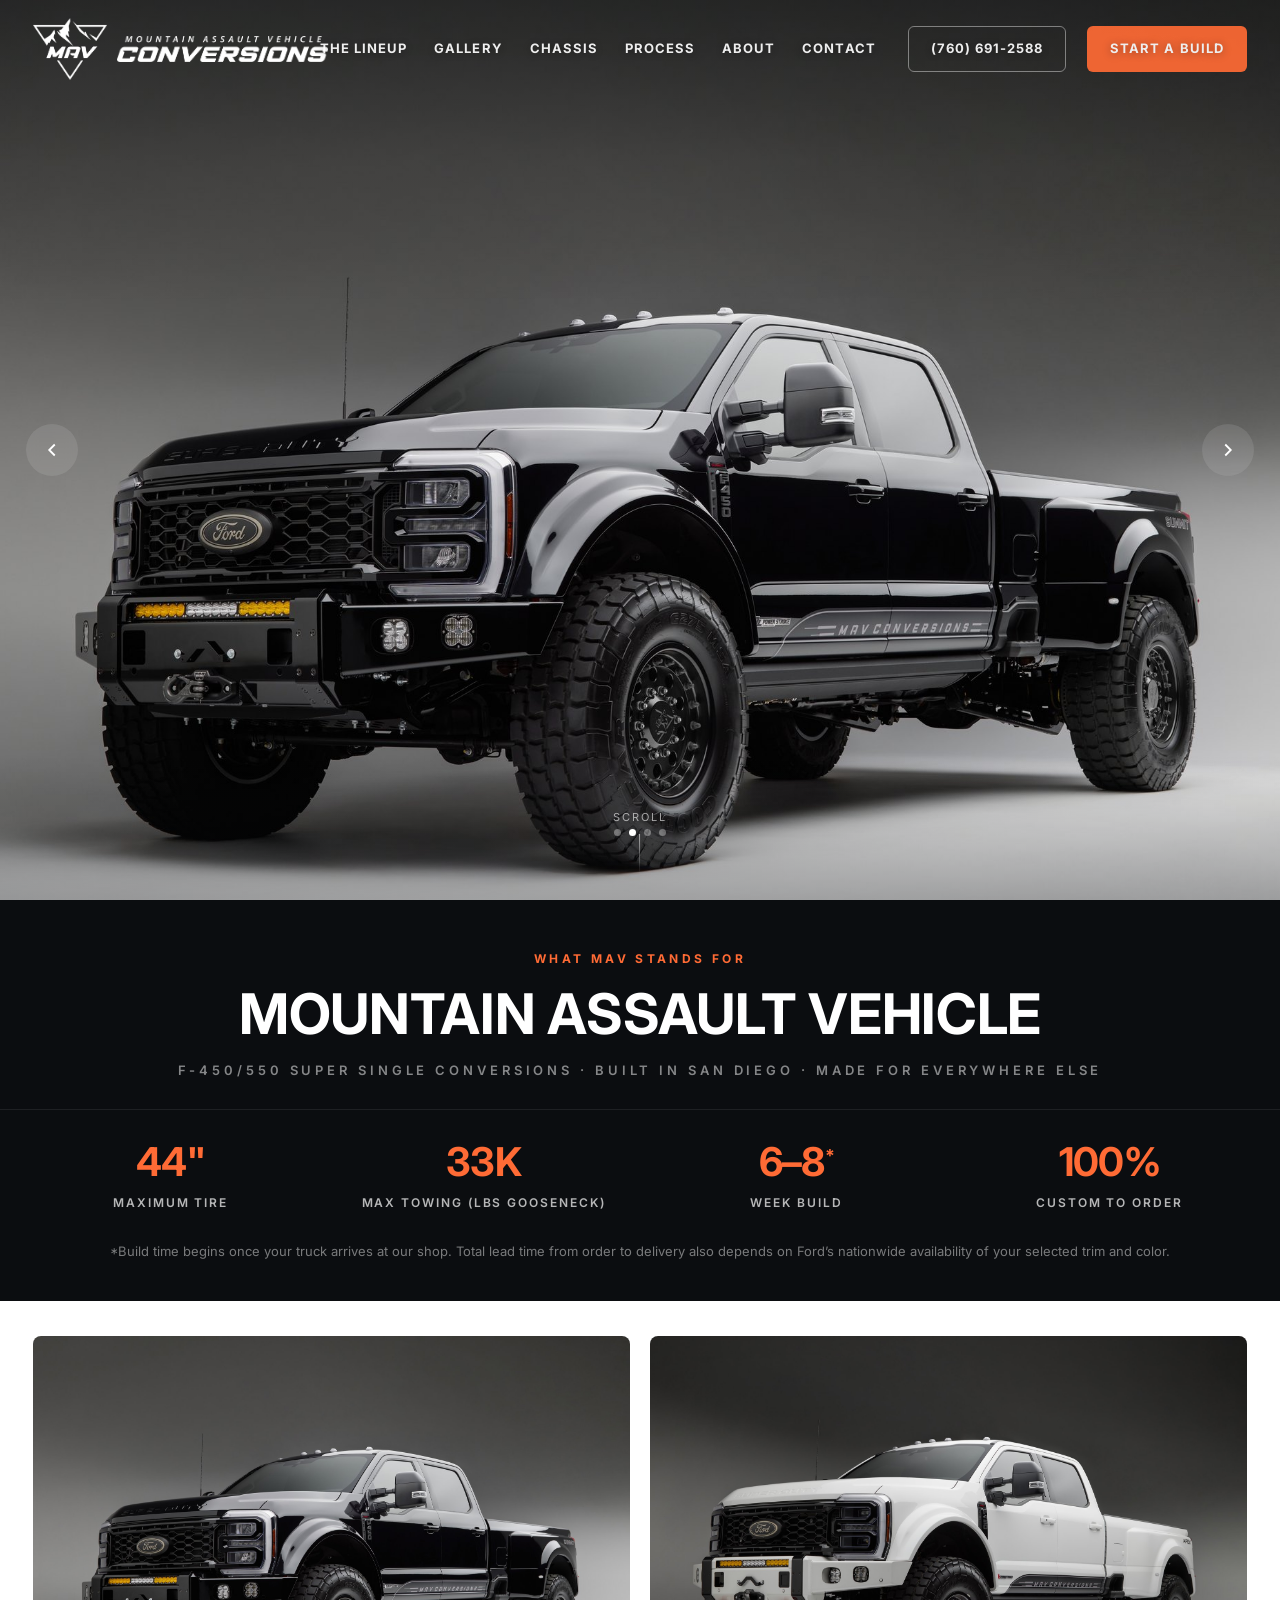
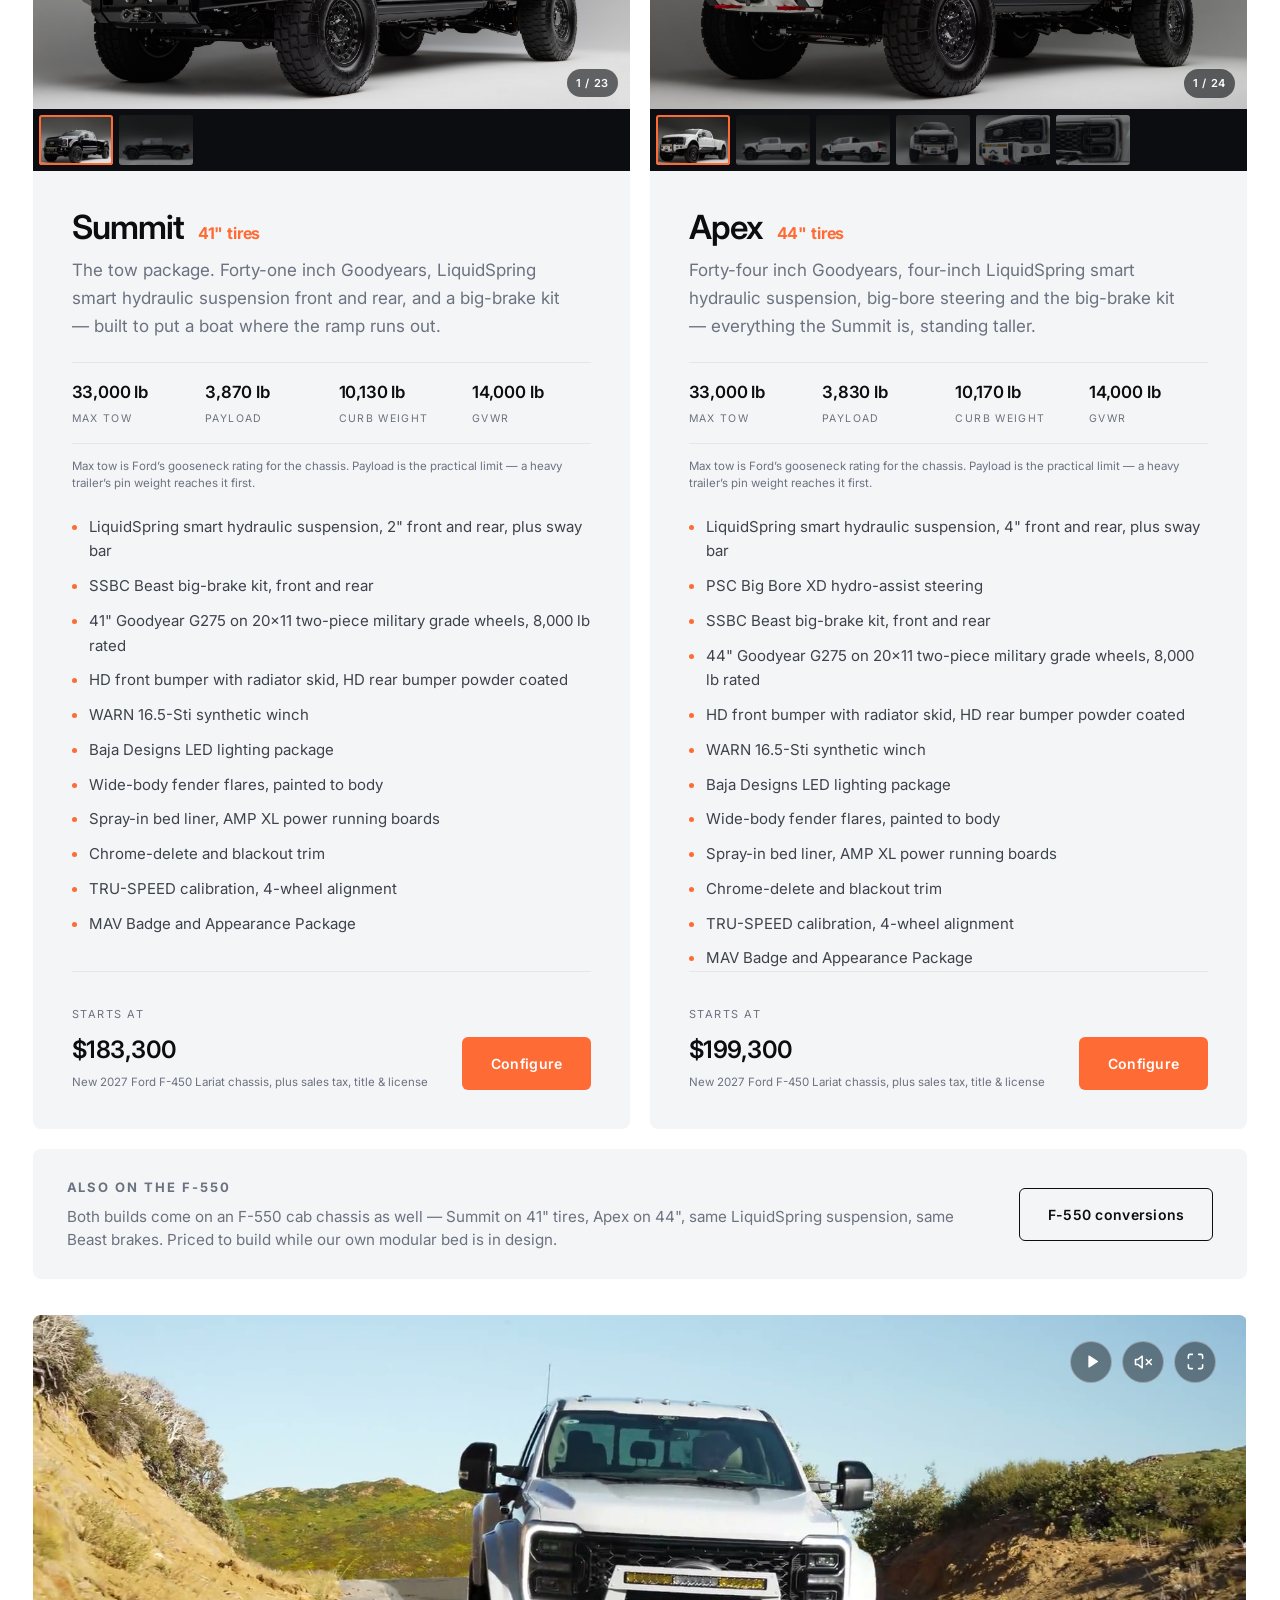
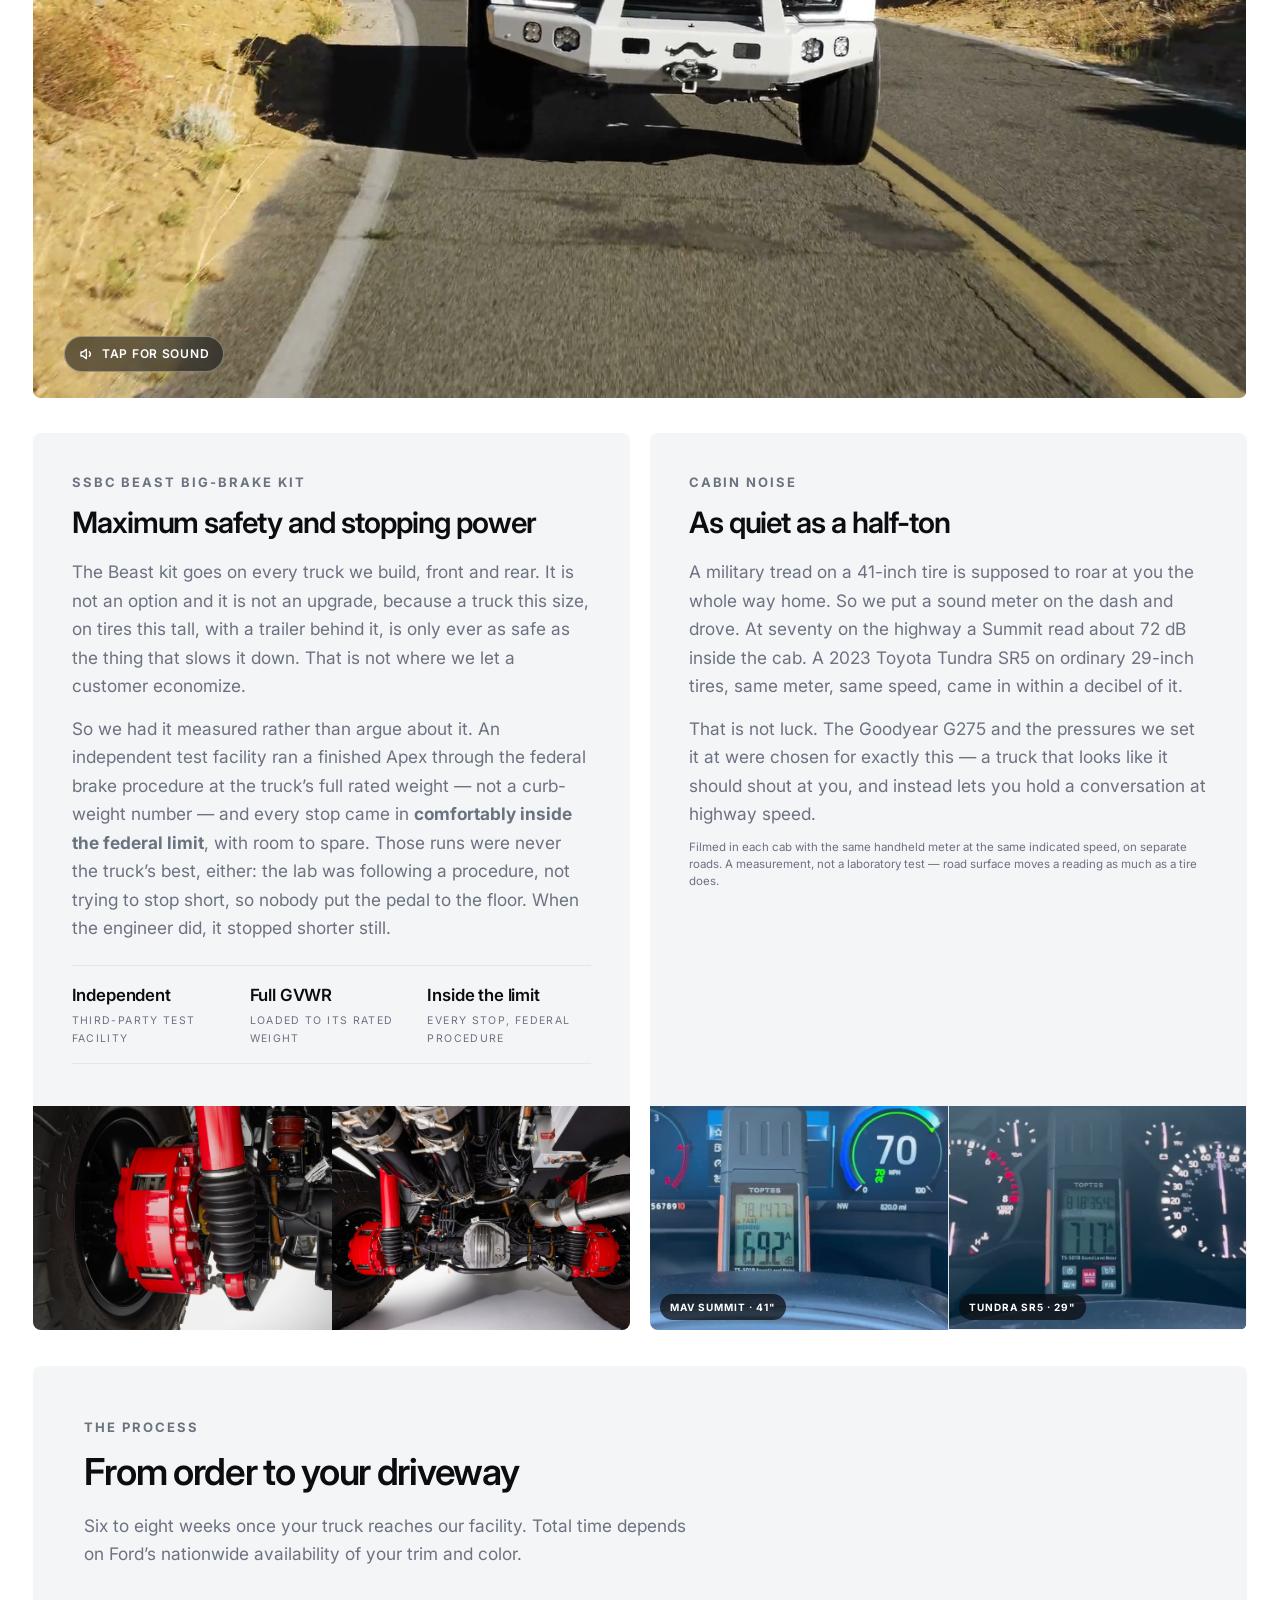
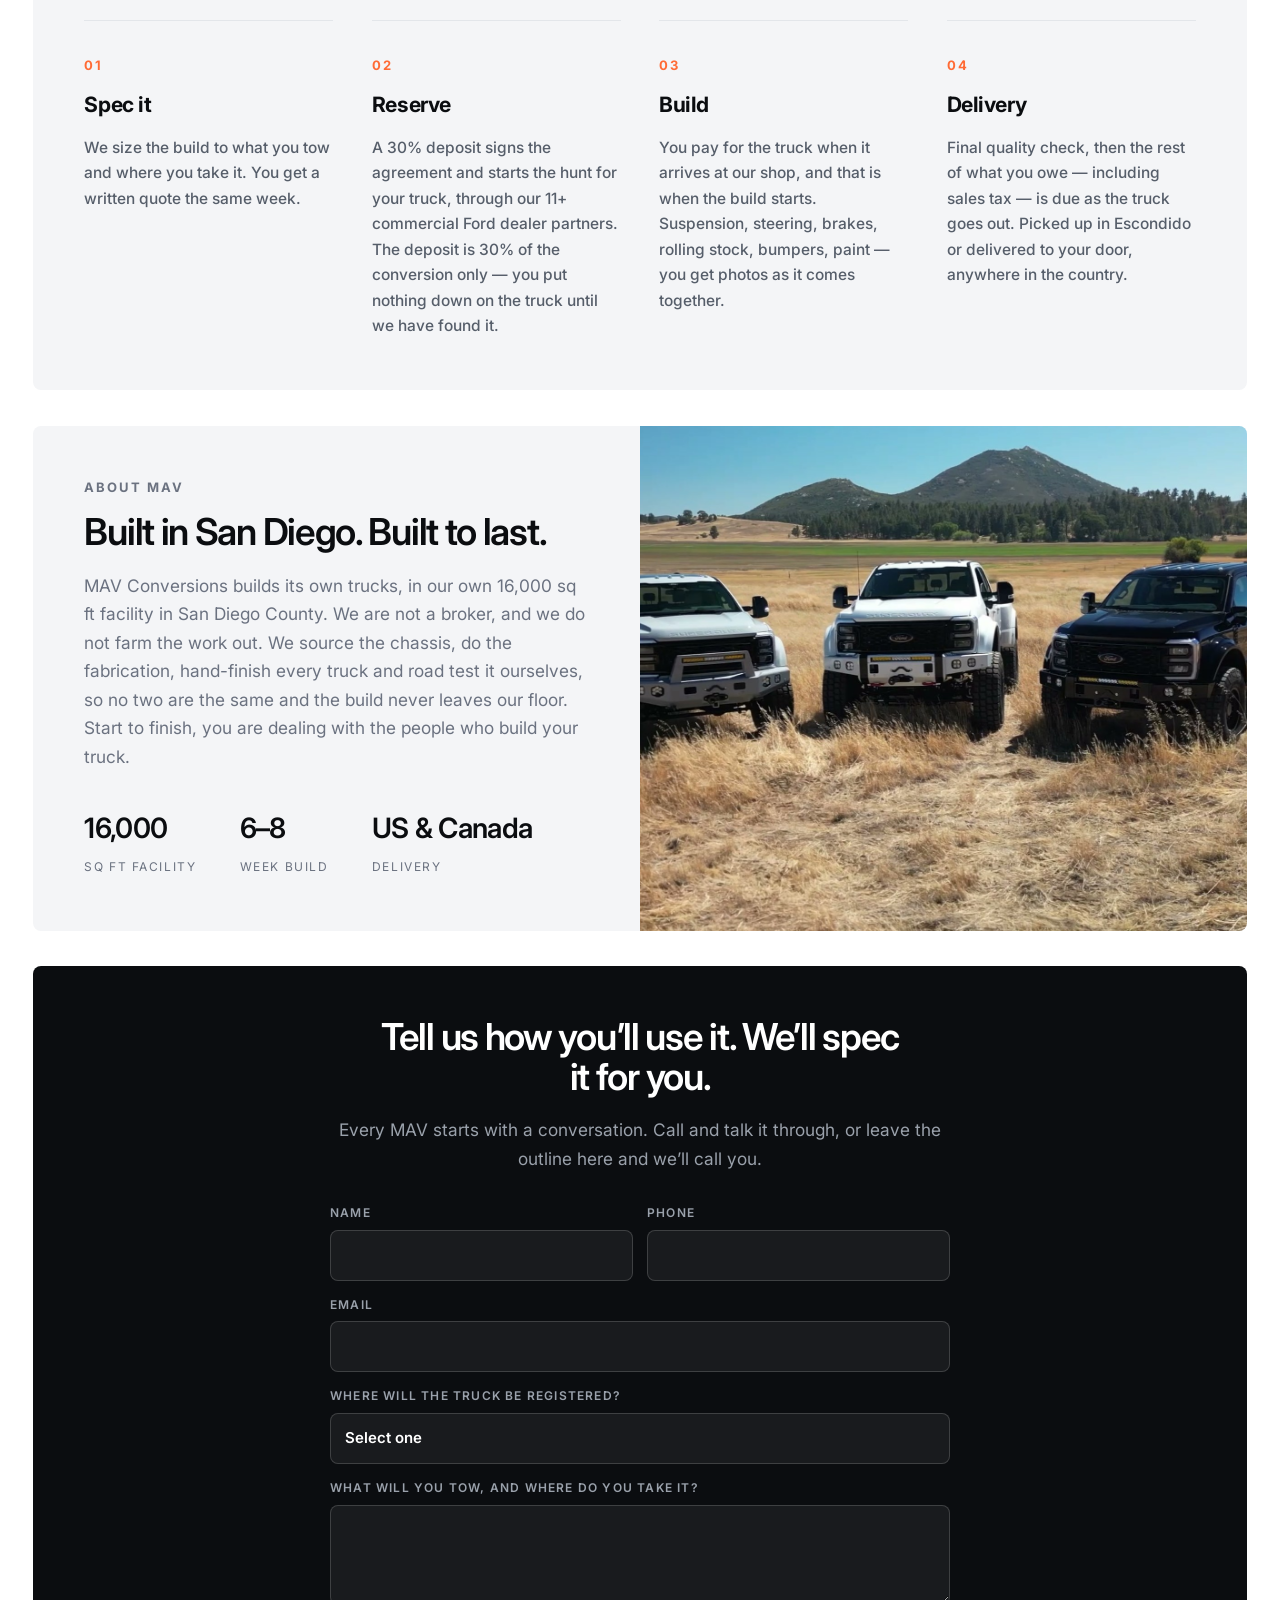
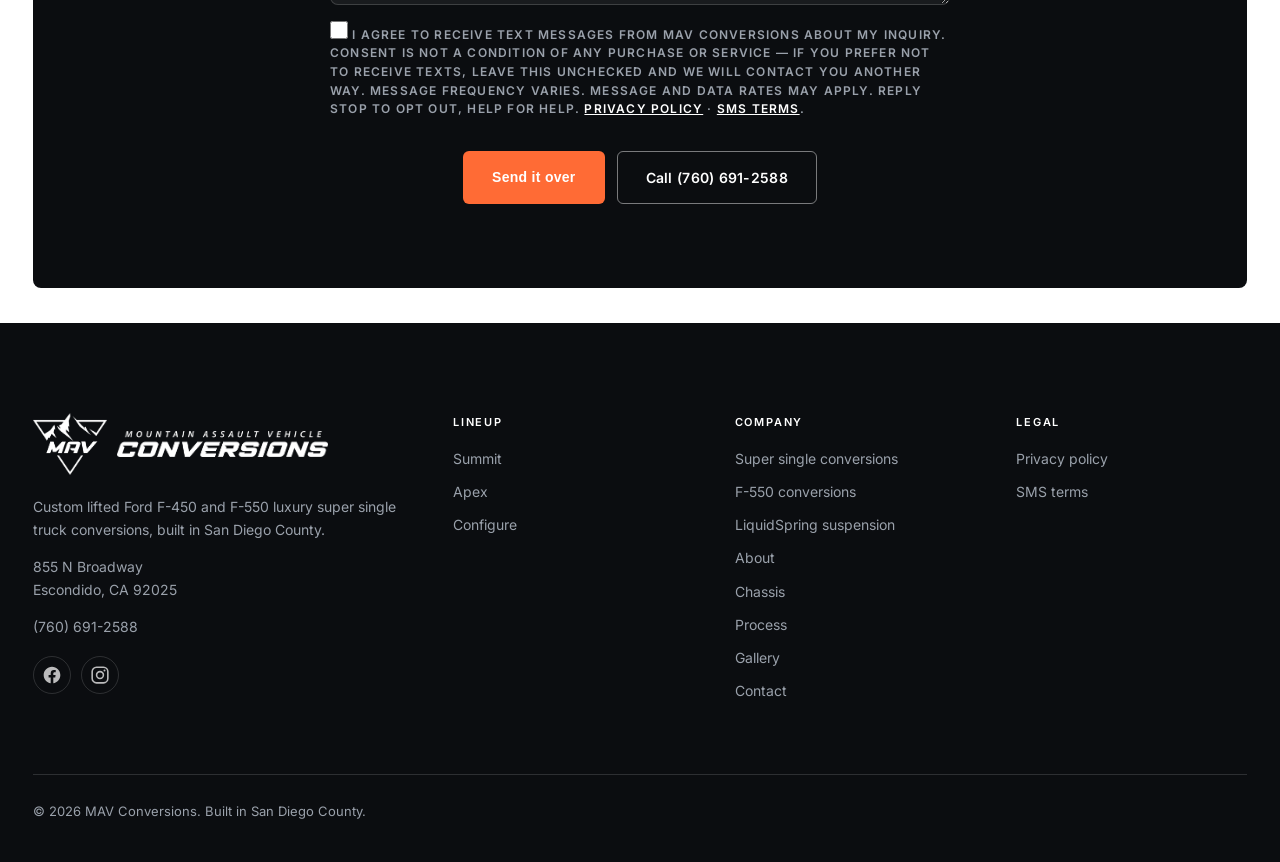
==== commit a2506cc3: "Lead the hero with the white Apex scale shot The side elevation with someone standing against the tr" ====
--- a/index.html
+++ b/index.html
@@ -37,8 +37,10 @@
 
 <!-- PHOTOGRAPHY
      Every image lives in /media under a fixed name: drop a new file over the
-     old one and the site updates, no HTML edits. In use: hero-1/2/3.jpg (the
-     rotating hero), summit.jpg, apex.jpg, about-trio.jpg, film.jpg + film.mp4.
+     old one and the site updates, no HTML edits. In use: hero-1/2/3/4.jpg (the
+     rotating hero -- the number is just the file's name, the running order is
+     the order they appear in the markup, and hero-4 leads), summit.jpg,
+     apex.jpg, about-trio.jpg, film.jpg + film.mp4.
      The gallery page is separate -- it builds itself from
      media/gallery/manifest.json. All of it is MAV's own trucks now; the last
      stock placeholders are gone. -->
@@ -162,8 +164,11 @@
        plain object-position because the phone pans the horizontal across the
        truck, and the keyframes have to hold the vertical where it was set. -->
   <div class="hero-media" id="heroMedia">
-    <img class="is-on" src="media/hero-1.jpg?v=2" style="--py:98%"
-         alt="A MAV-converted Ford F-450" fetchpriority="high">
+    <img class="is-on" src="media/hero-4.jpg?v=1" style="--py:100%"
+         alt="A white MAV Apex Ford F-450, with a person standing beside it showing its height"
+         fetchpriority="high">
+    <img src="media/hero-1.jpg?v=2" style="--py:98%"
+         alt="A MAV-converted Ford F-450" loading="lazy">
     <img src="media/hero-2.jpg?v=1" style="--py:77%"
          alt="A MAV Summit build" loading="lazy">
     <img src="media/hero-3.jpg?v=1" style="--py:90%"
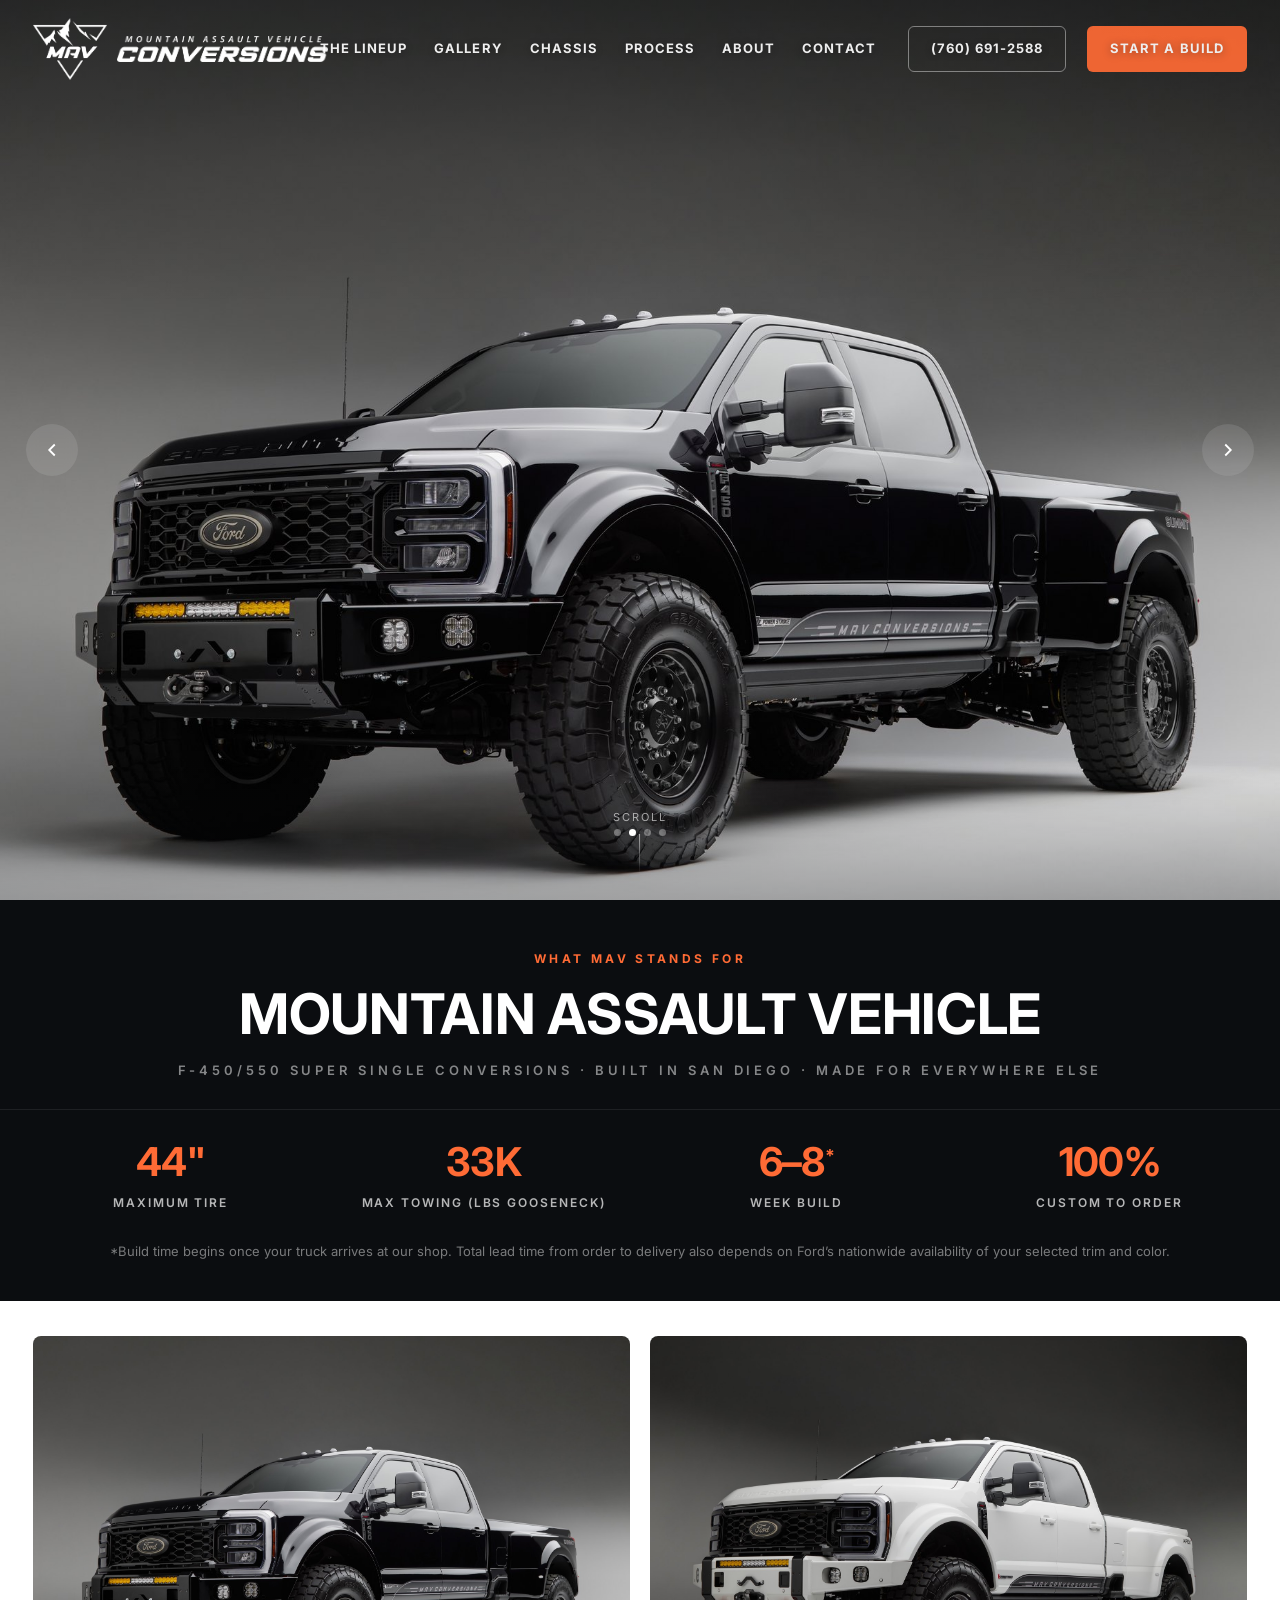
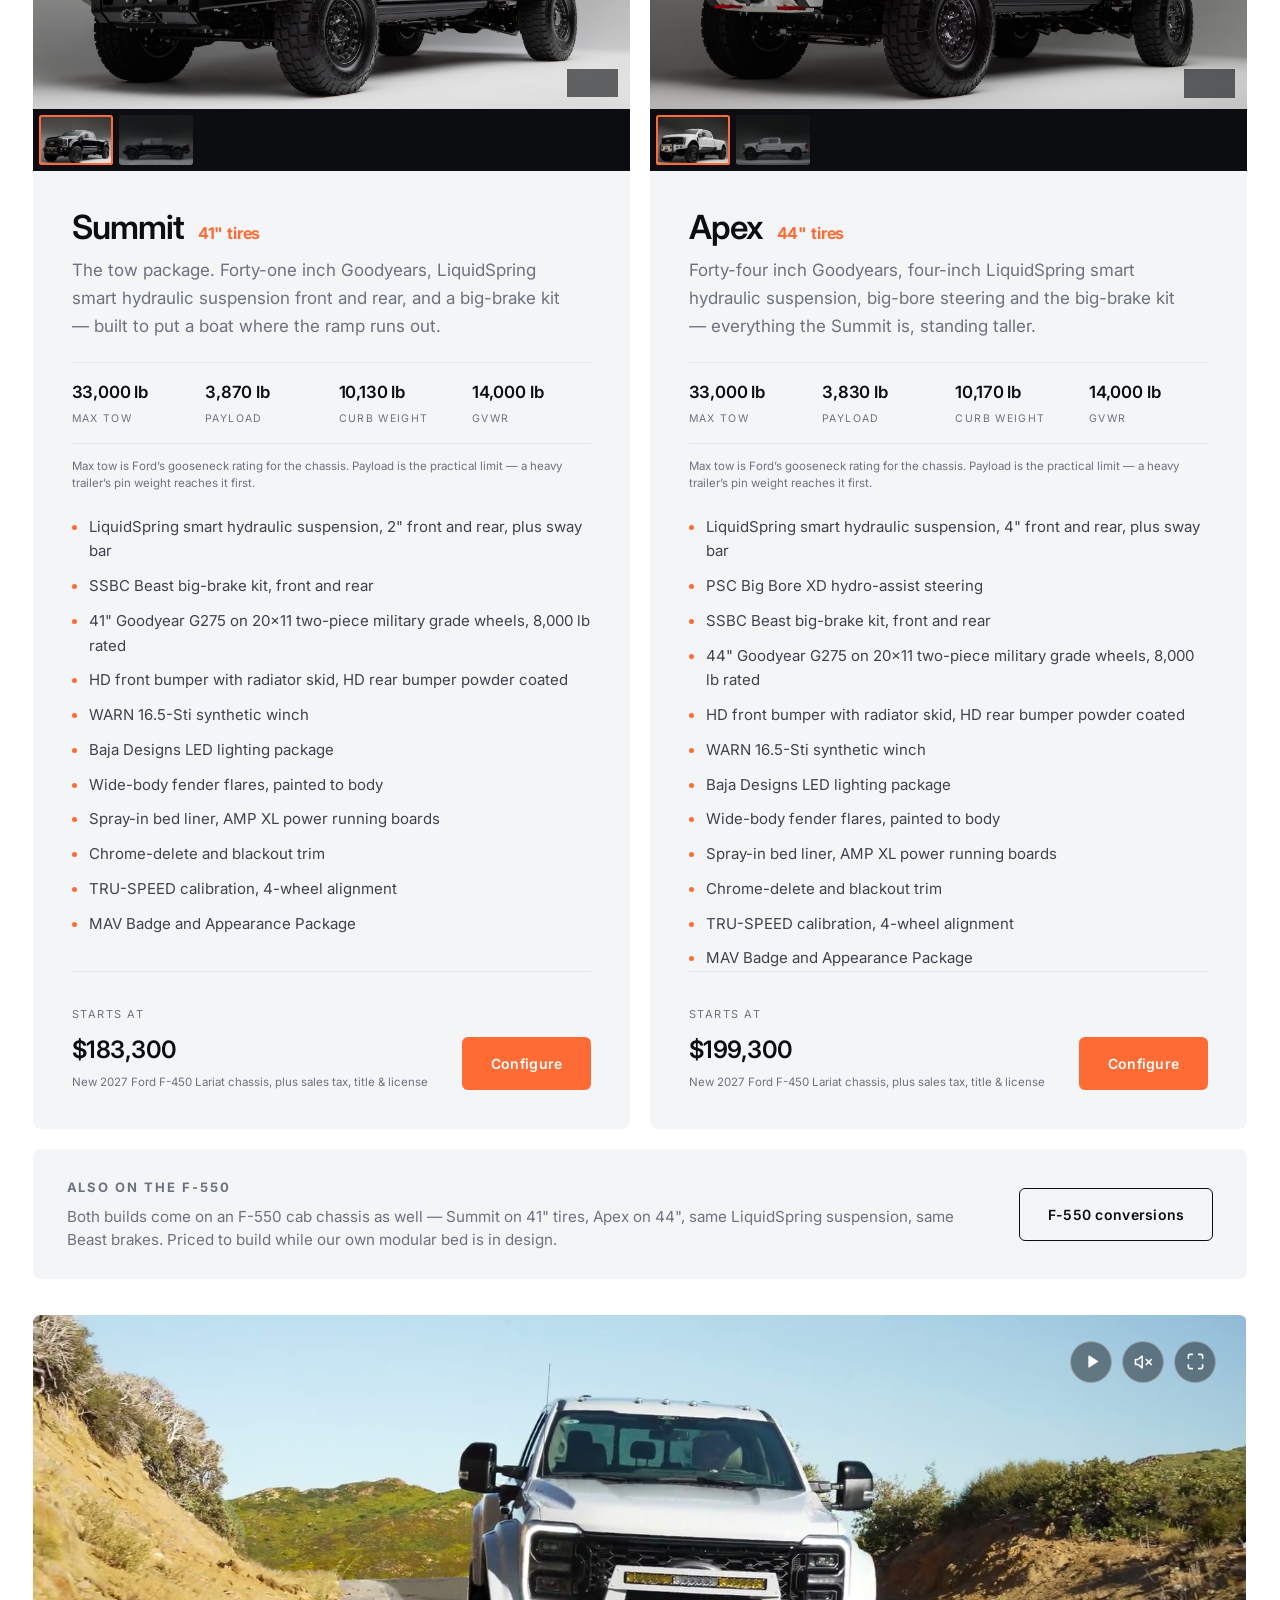
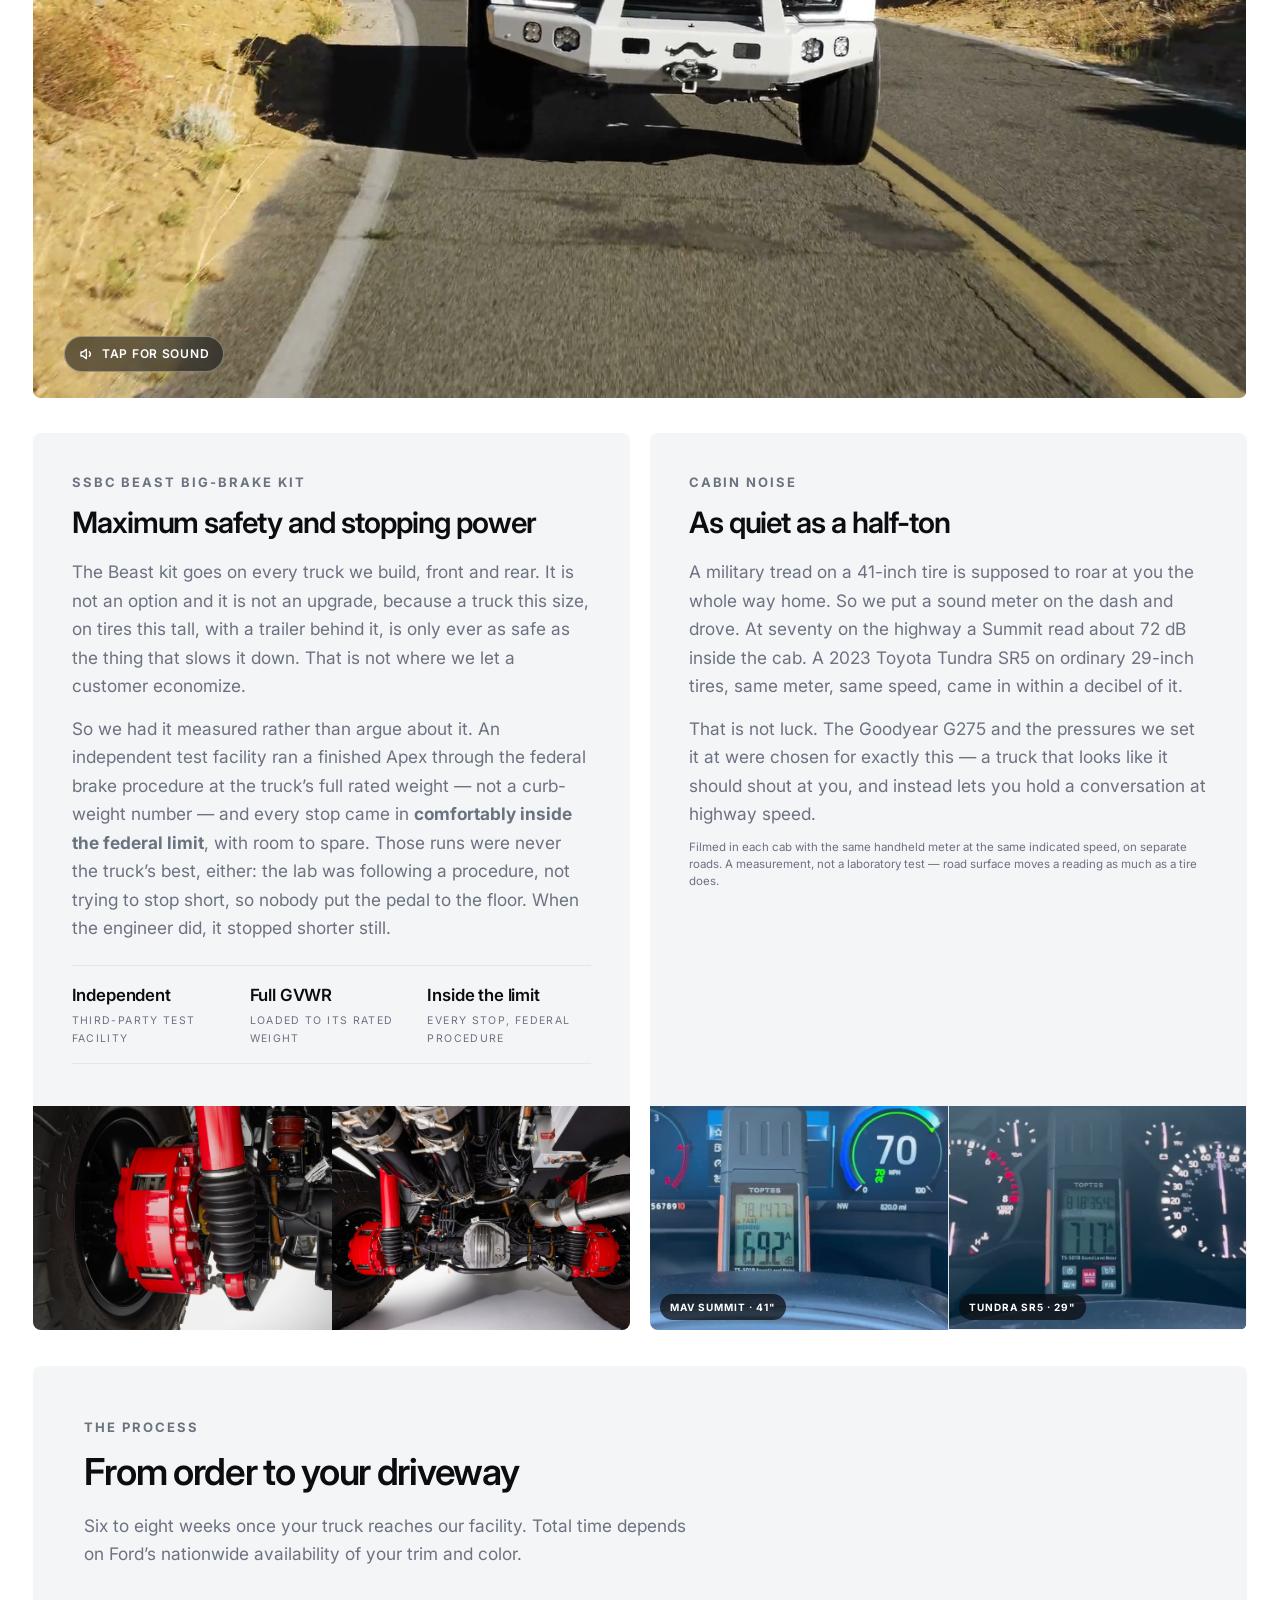
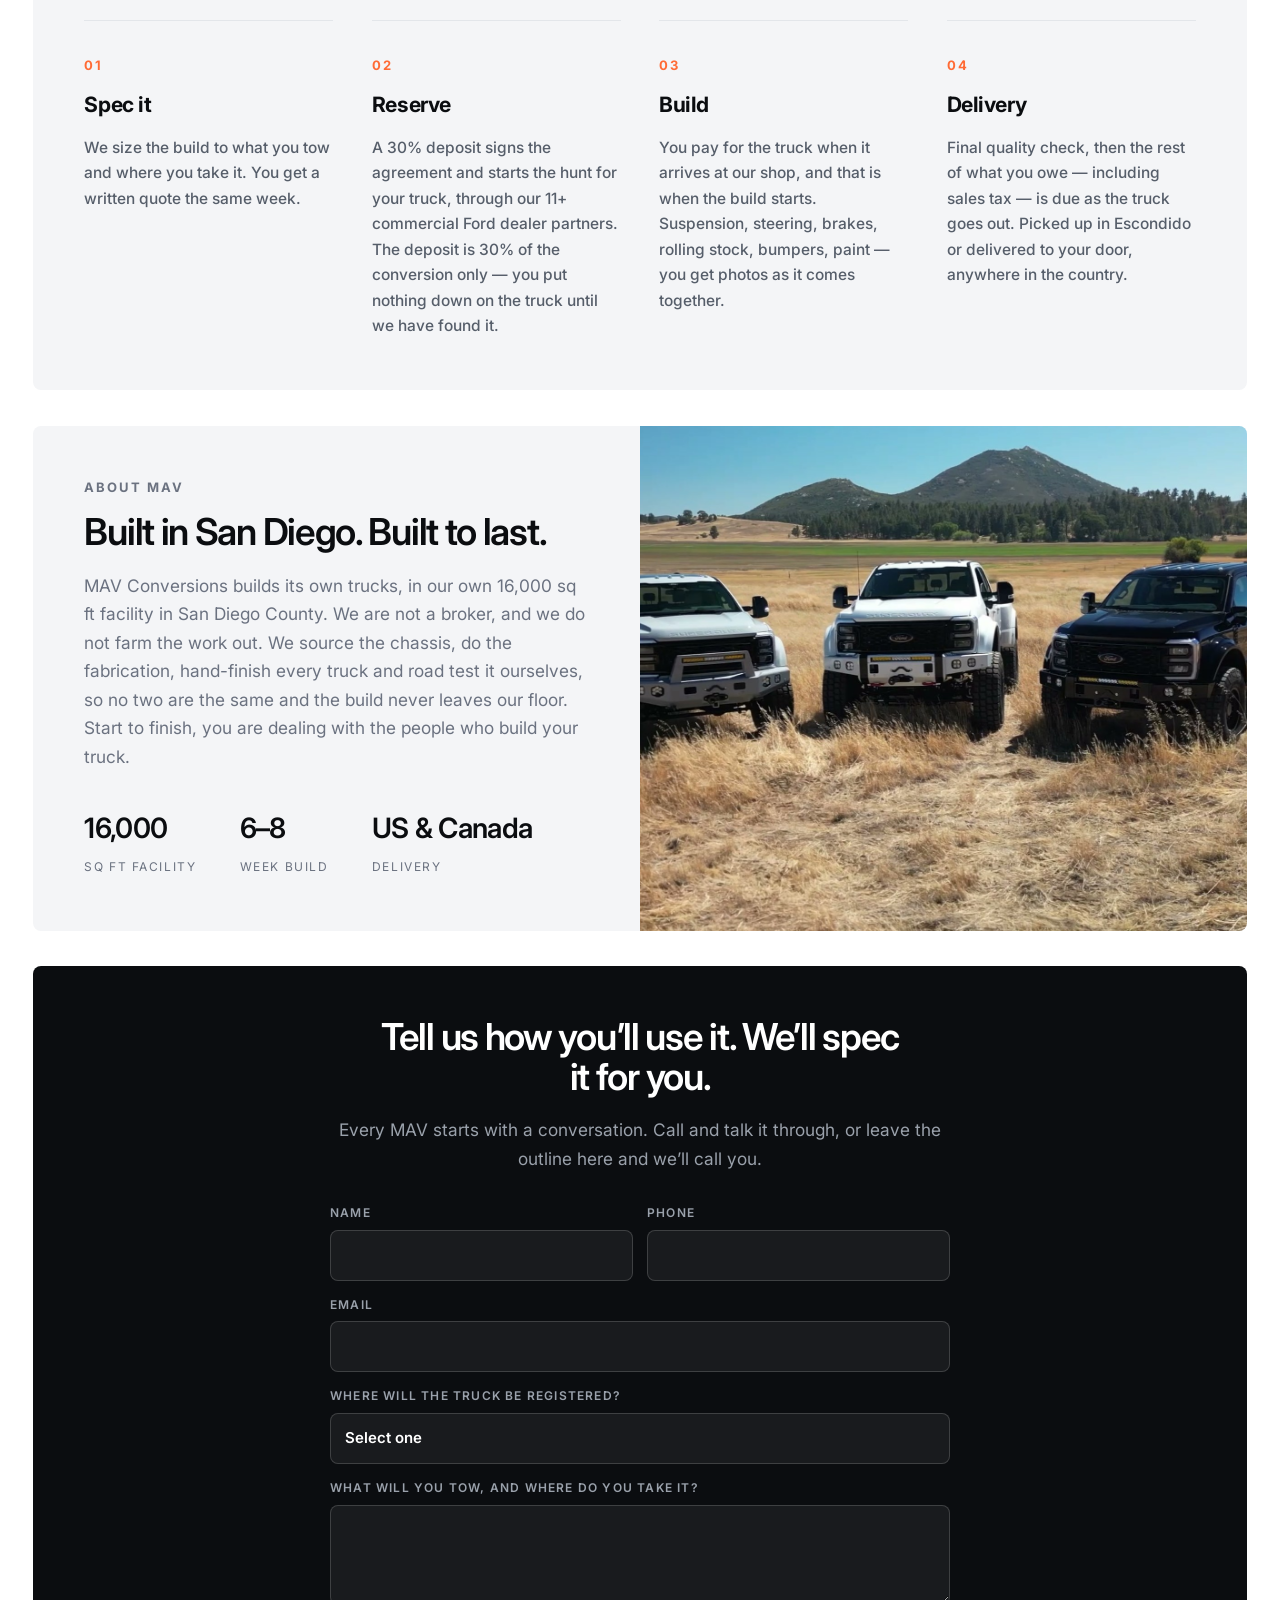
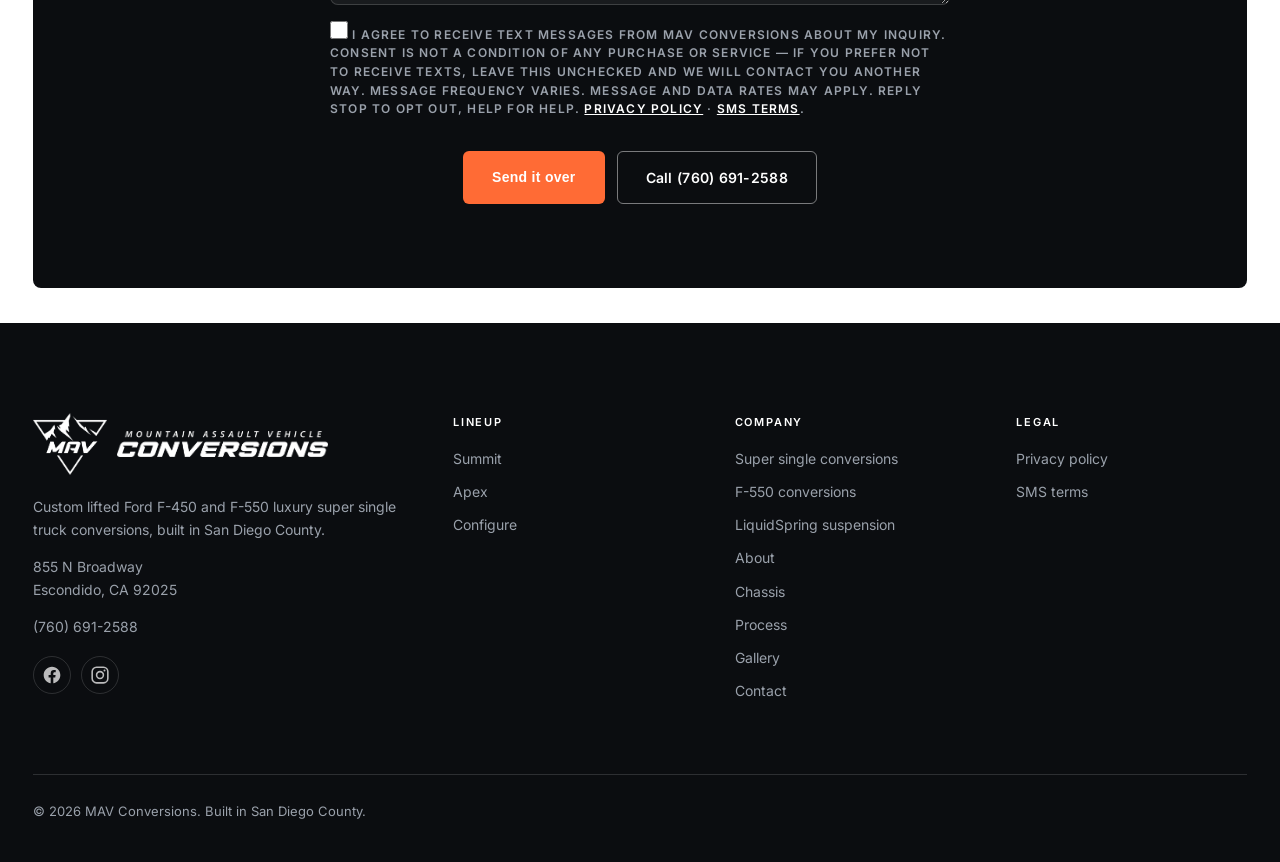
==== commit 2adfd030: "Match the black Summit's ground clearance to the white Apex hero-2 and hero-4 are the two side eleva" ====
--- a/index.html
+++ b/index.html
@@ -169,7 +169,14 @@
          fetchpriority="high">
     <img src="media/hero-1.jpg?v=2" style="--py:98%"
          alt="A MAV-converted Ford F-450" loading="lazy">
-    <img src="media/hero-2.jpg?v=1" style="--py:77%"
+    <!-- 93% rather than 77%: this and hero-4 are the two side elevations, so
+         they sit next to each other in the eye and any difference in how much
+         floor shows under the tires reads as one truck sagging. 93 puts this
+         truck's gap at 11.4% of the hero's height, the same as hero-4's, and
+         it holds within half a point from a laptop up to a wide desktop.
+         hero-1 and hero-3 are three-quarter views and are left alone -- the
+         same measurement does not mean the same thing in perspective. -->
+    <img src="media/hero-2.jpg?v=1" style="--py:93%"
          alt="A MAV Summit build" loading="lazy">
     <img src="media/hero-3.jpg?v=1" style="--py:90%"
          alt="A MAV Apex build" loading="lazy">
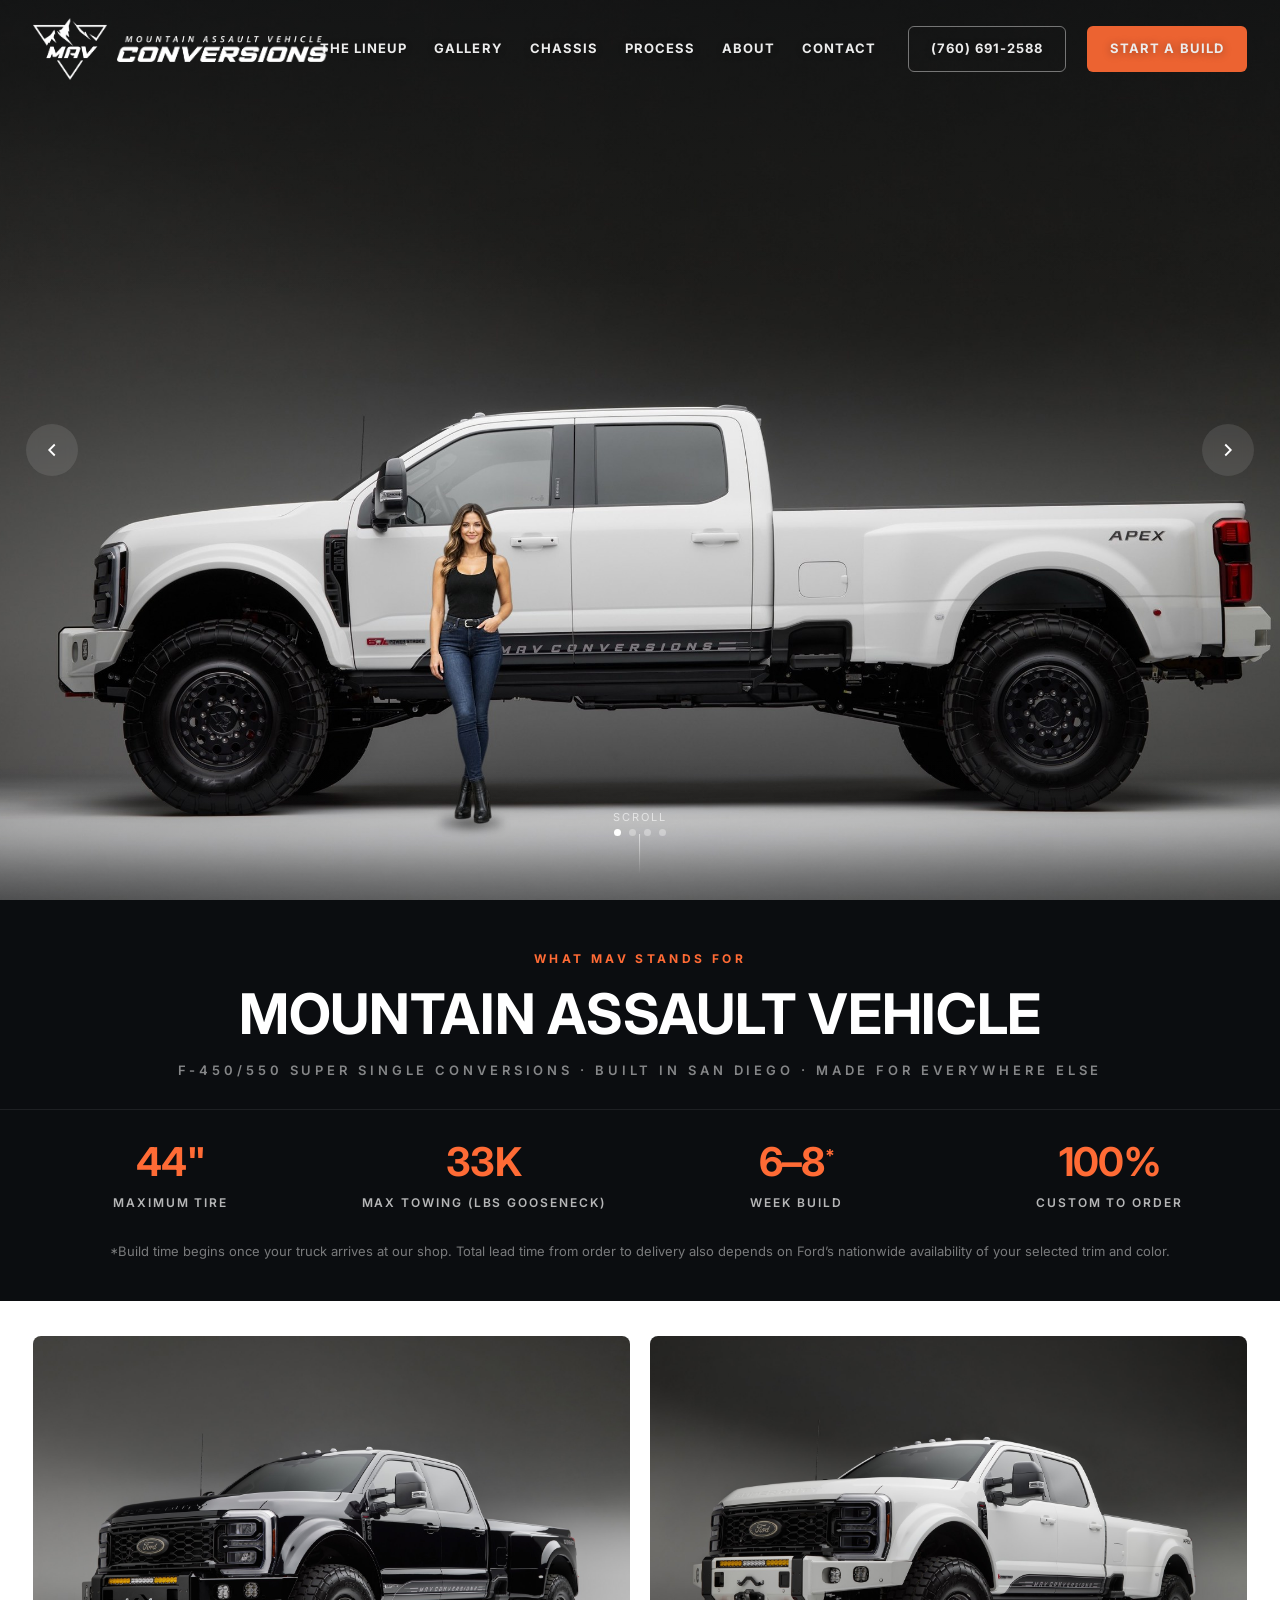
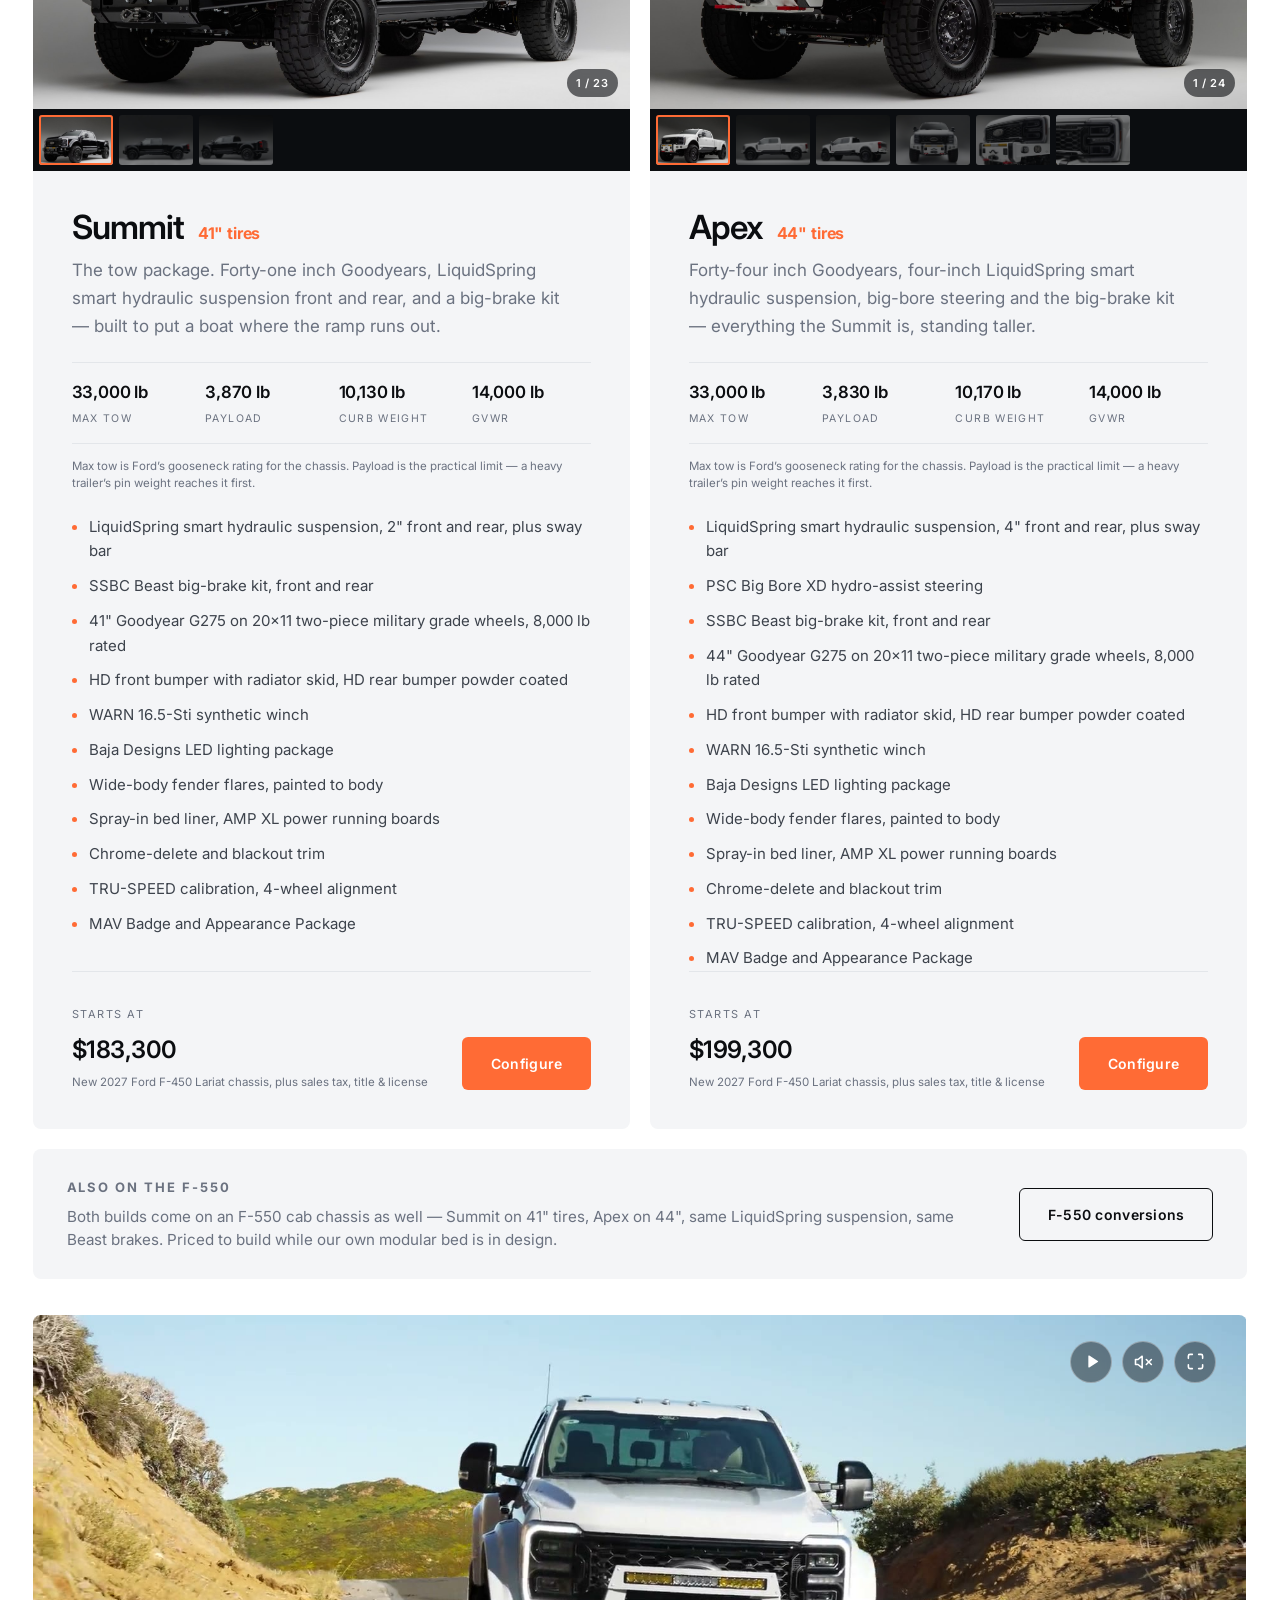
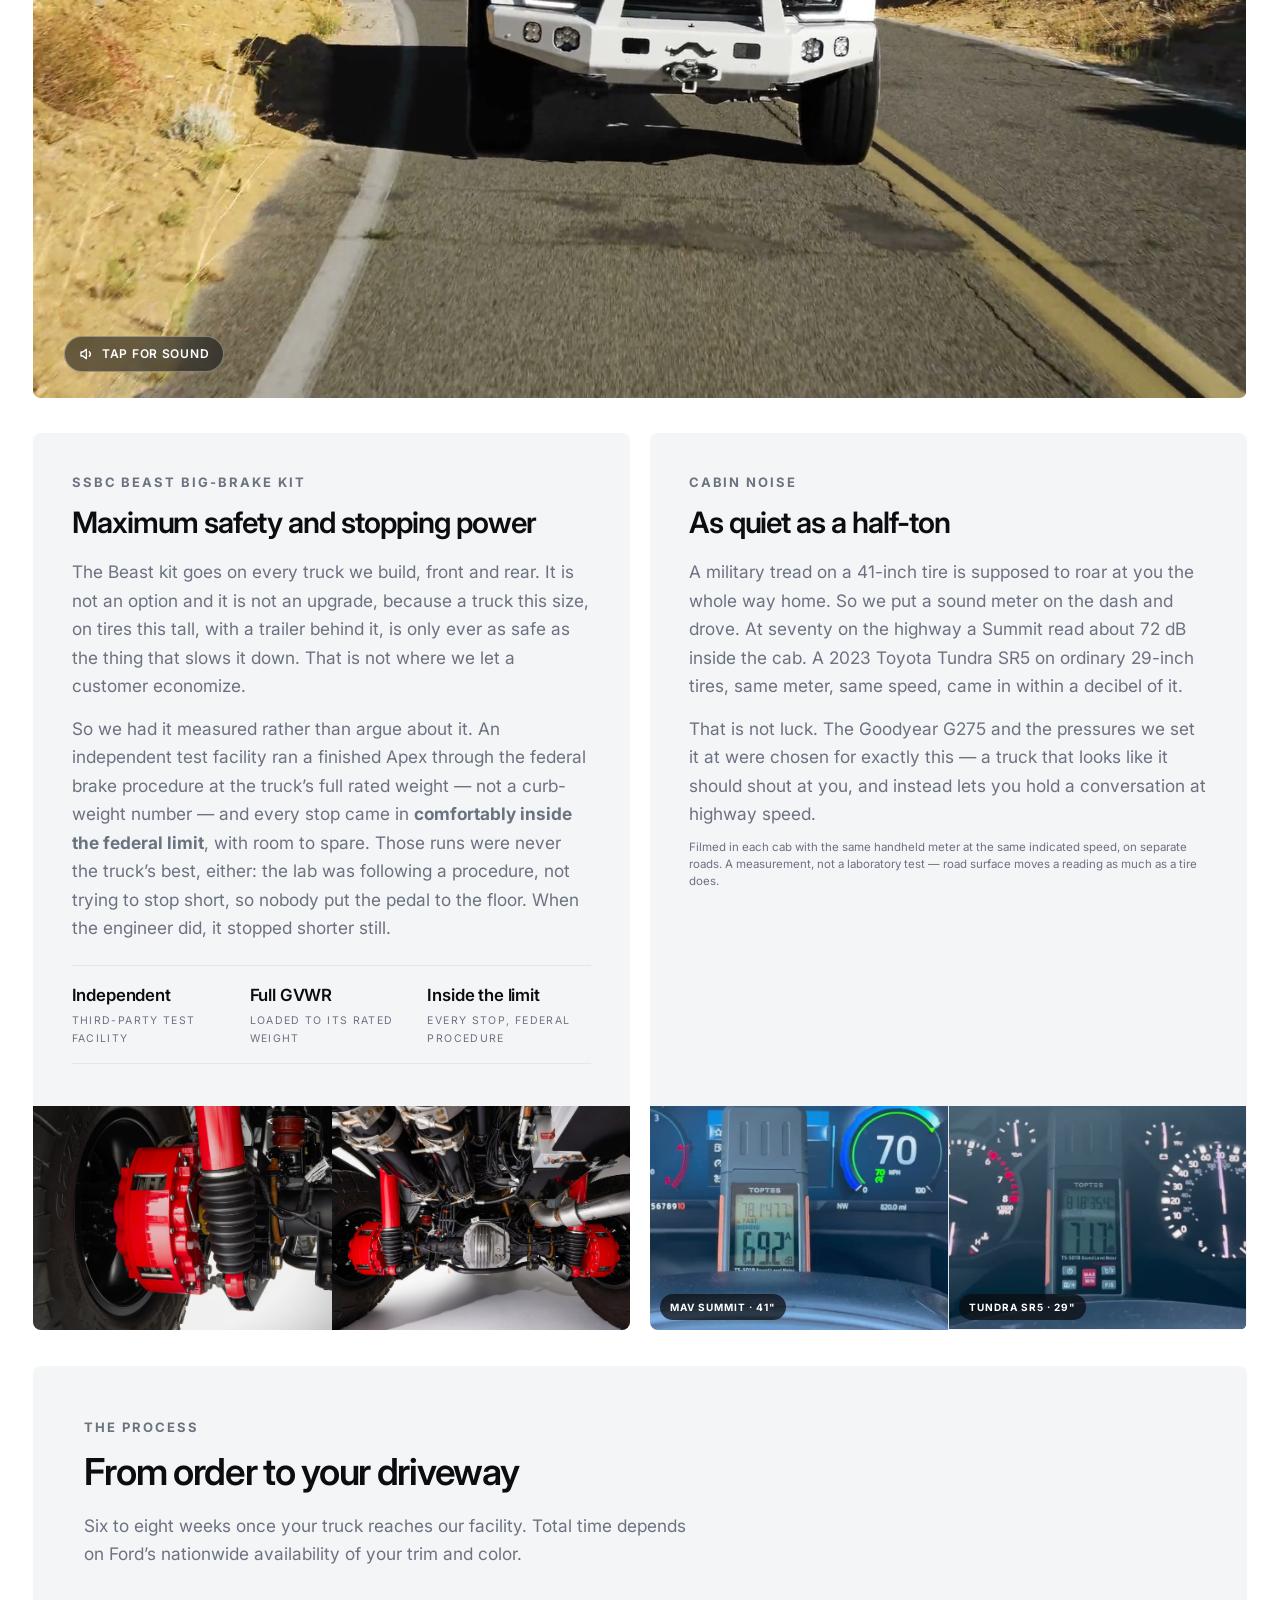
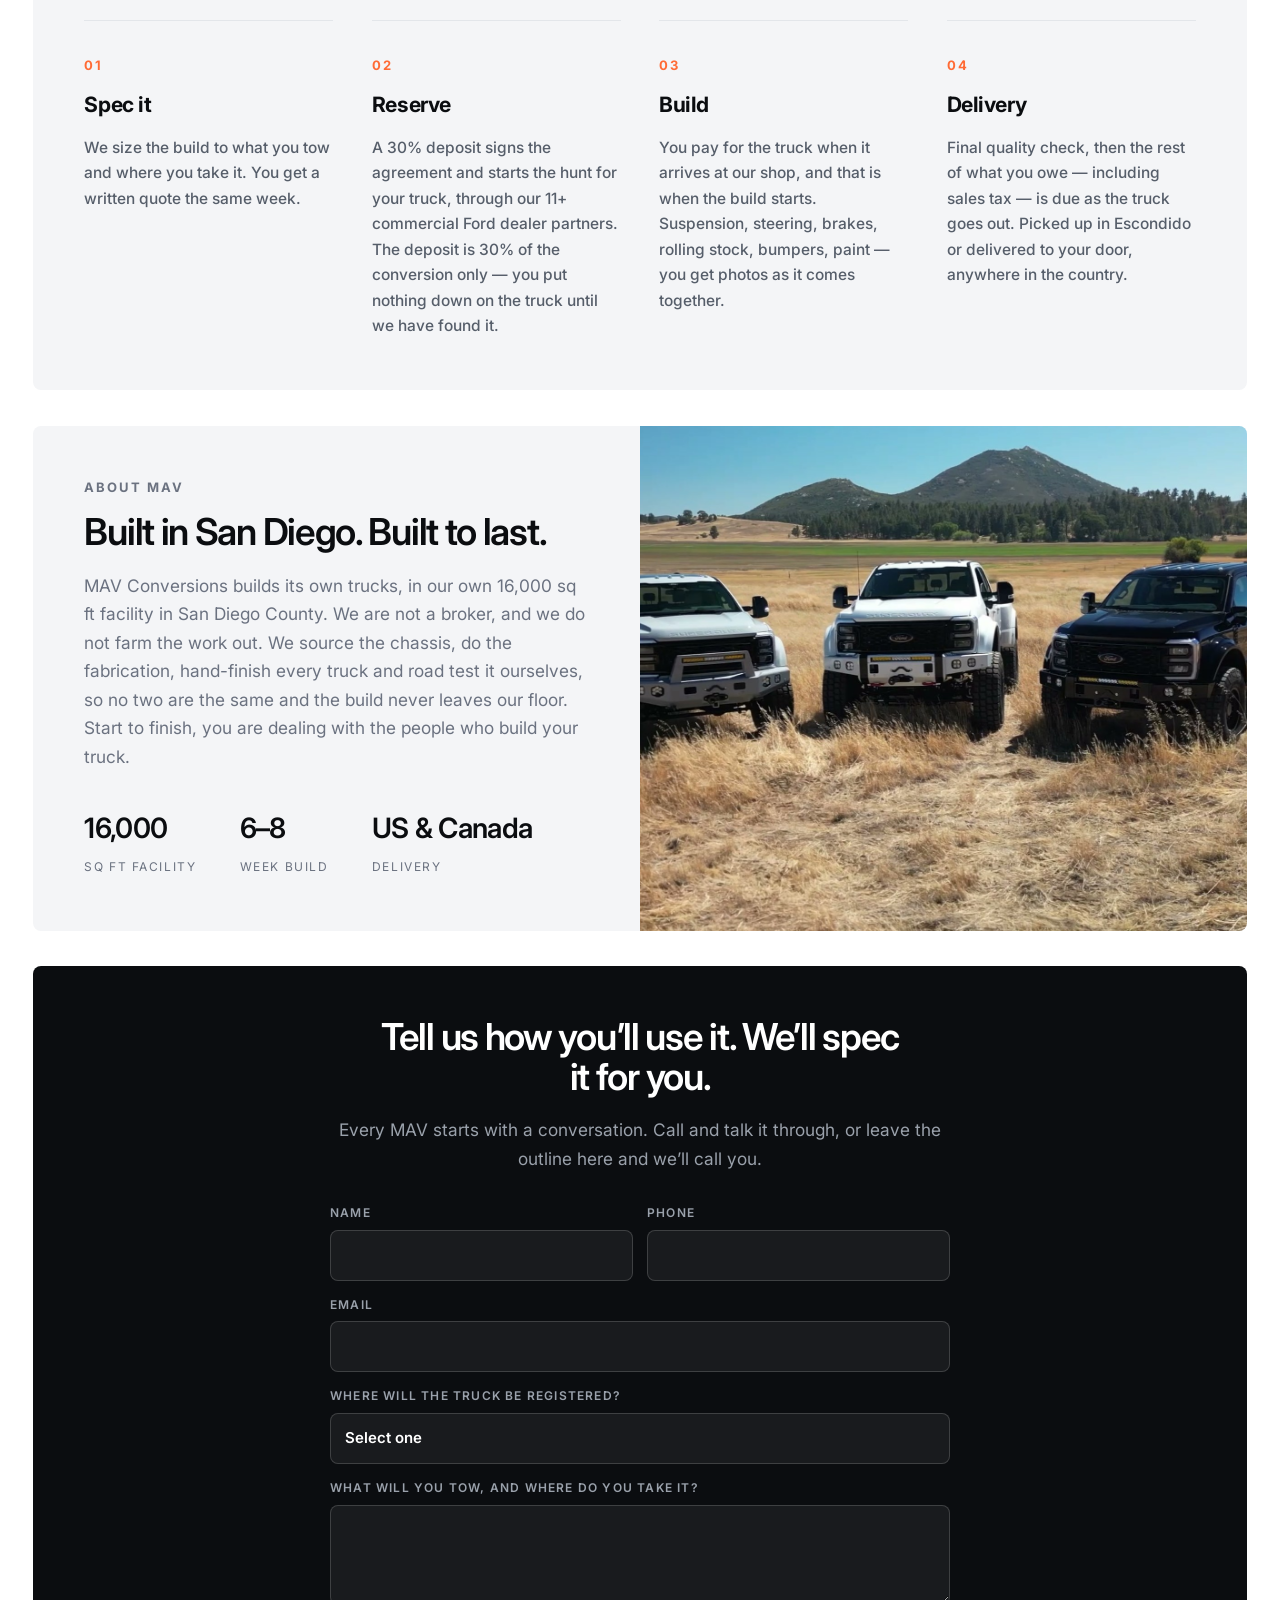
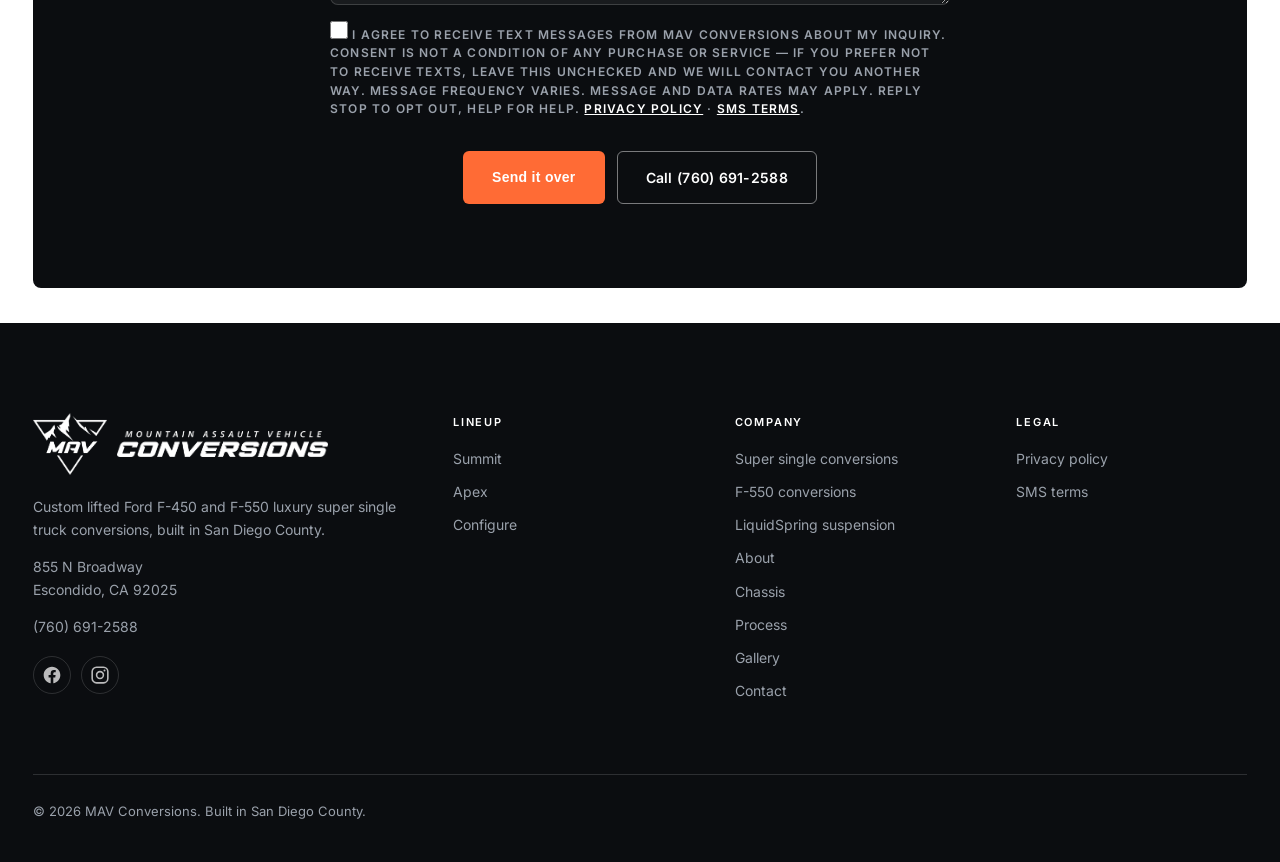
==== commit ee23e481: "Sit all four hero trucks at the same height The rotation had the trucks at four different distances " ====
--- a/index.html
+++ b/index.html
@@ -167,18 +167,18 @@
     <img class="is-on" src="media/hero-4.jpg?v=1" style="--py:100%"
          alt="A white MAV Apex Ford F-450, with a person standing beside it showing its height"
          fetchpriority="high">
-    <img src="media/hero-1.jpg?v=2" style="--py:98%"
+    <img src="media/hero-1.jpg?v=3" style="--py:100%"
          alt="A MAV-converted Ford F-450" loading="lazy">
-    <!-- 93% rather than 77%: this and hero-4 are the two side elevations, so
-         they sit next to each other in the eye and any difference in how much
-         floor shows under the tires reads as one truck sagging. 93 puts this
-         truck's gap at 11.4% of the hero's height, the same as hero-4's, and
-         it holds within half a point from a laptop up to a wide desktop.
-         hero-1 and hero-3 are three-quarter views and are left alone -- the
-         same measurement does not mean the same thing in perspective. -->
+    <!-- All four frames show the same amount of floor under the tires (about
+         11% of the hero's height), so no truck appears to sag as the rotation
+         moves. --py does the work here; hero-1 and hero-3 held only 39px and
+         78px of floor between the tires and the photo's bottom edge, far less
+         than the ~140px needed, so their sweep was extended downward before
+         they could be framed this way. Re-cropping either photo is what to
+         undo if that floor ever looks wrong. -->
     <img src="media/hero-2.jpg?v=1" style="--py:93%"
          alt="A MAV Summit build" loading="lazy">
-    <img src="media/hero-3.jpg?v=1" style="--py:90%"
+    <img src="media/hero-3.jpg?v=2" style="--py:100%"
          alt="A MAV Apex build" loading="lazy">
   </div>
   <!-- Manual controls, so you are never waiting out the timer to see a frame.
